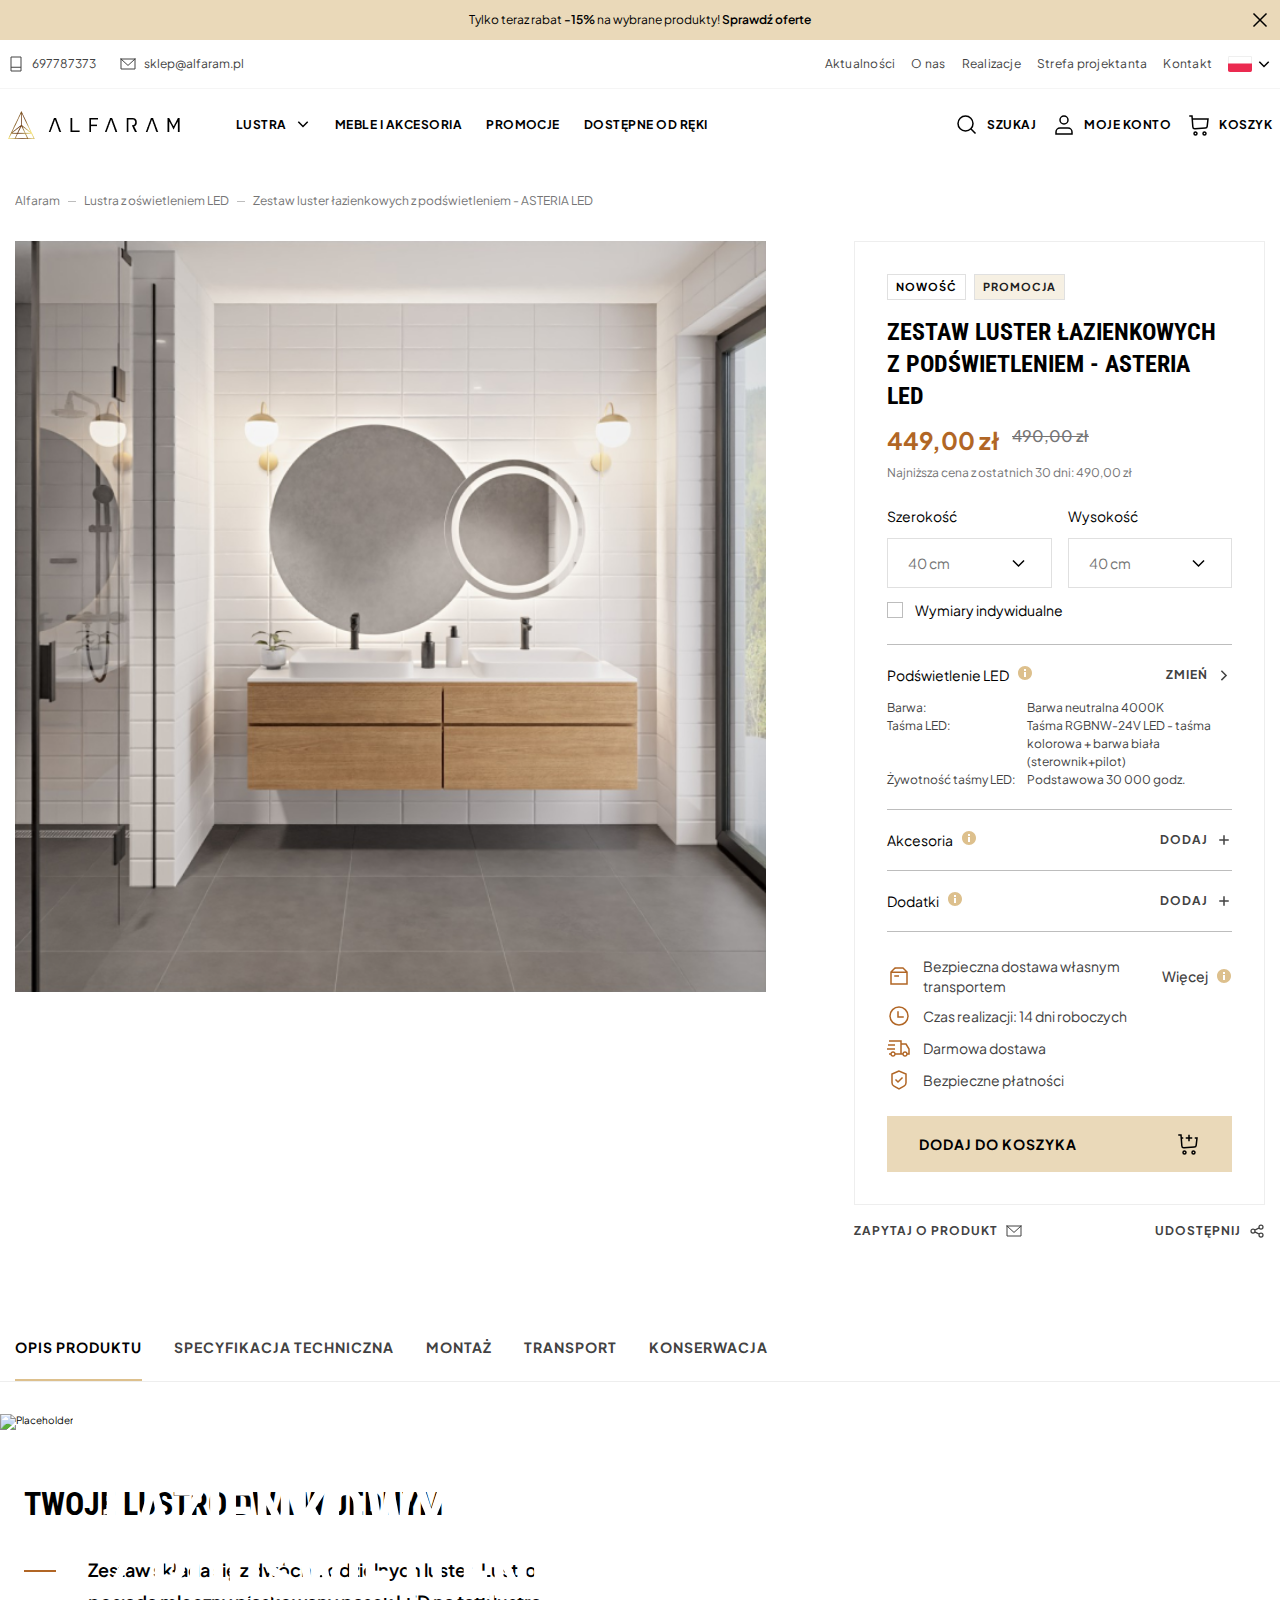
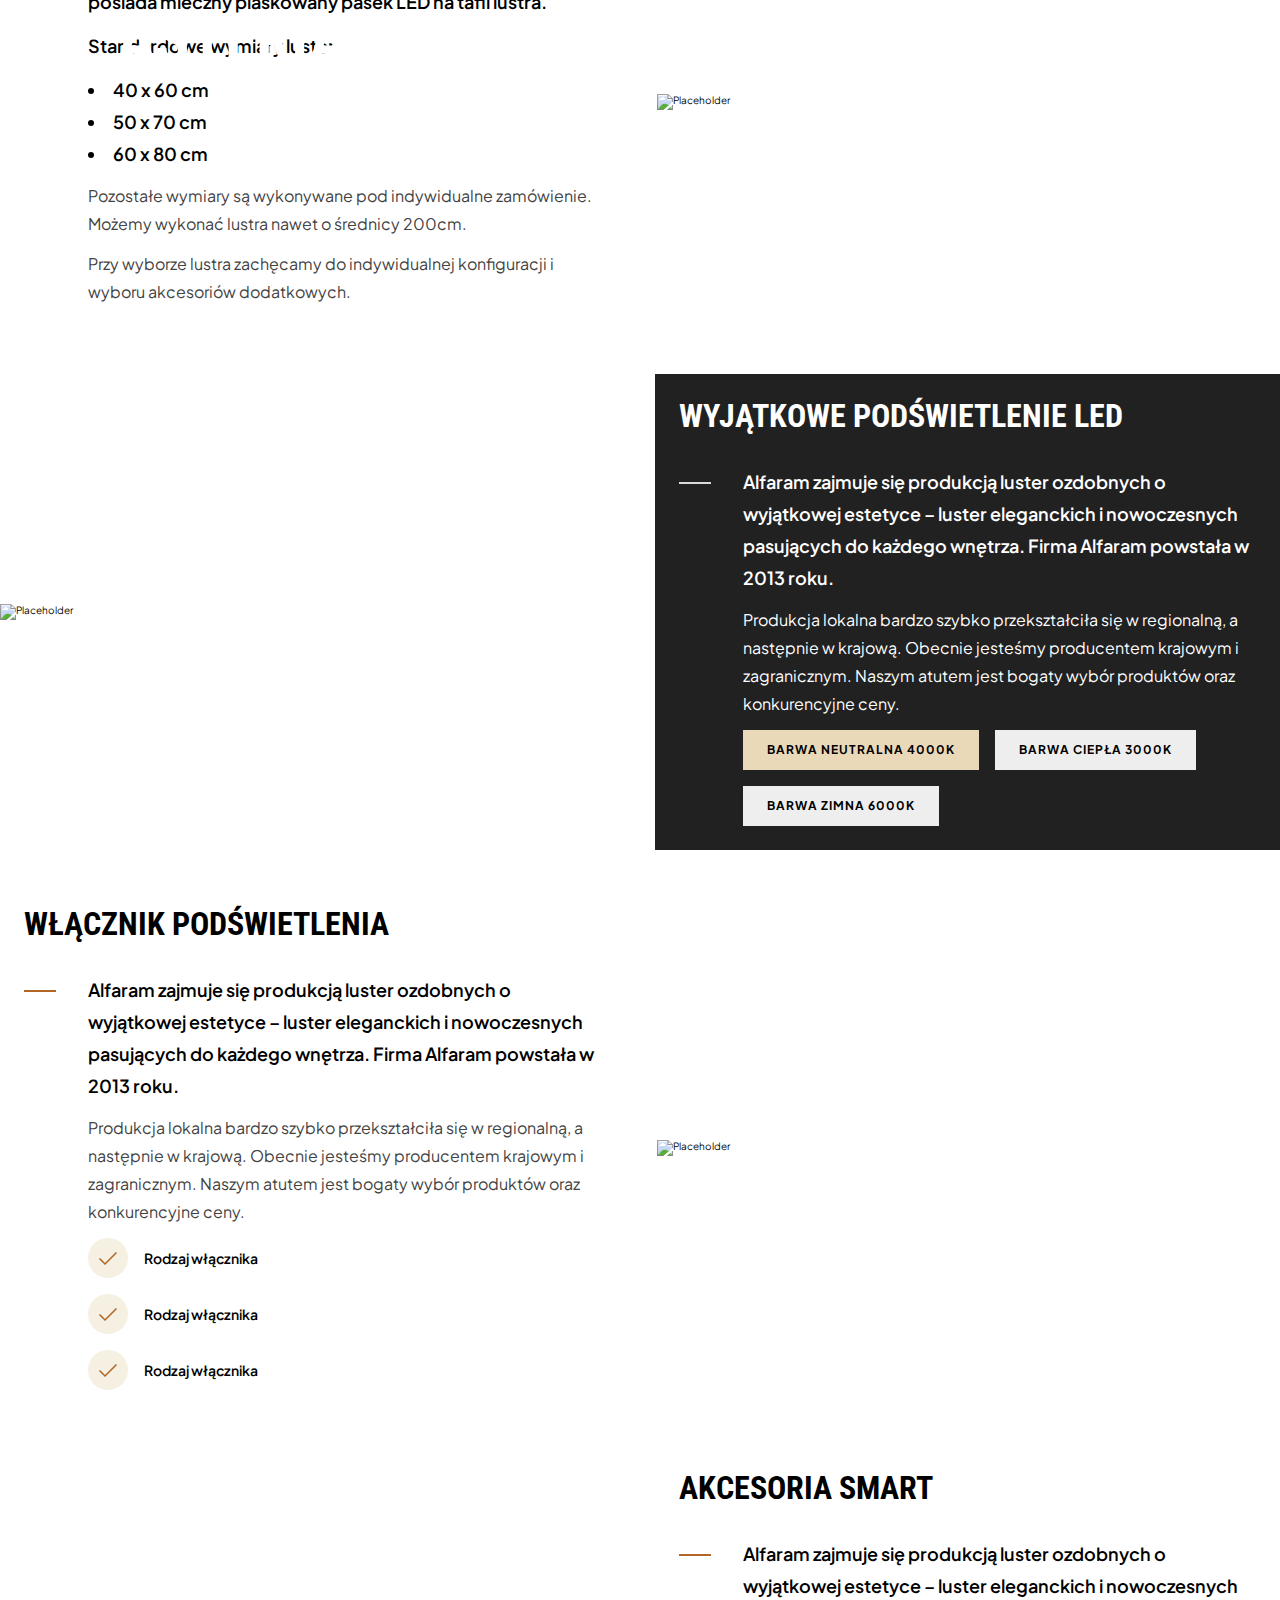
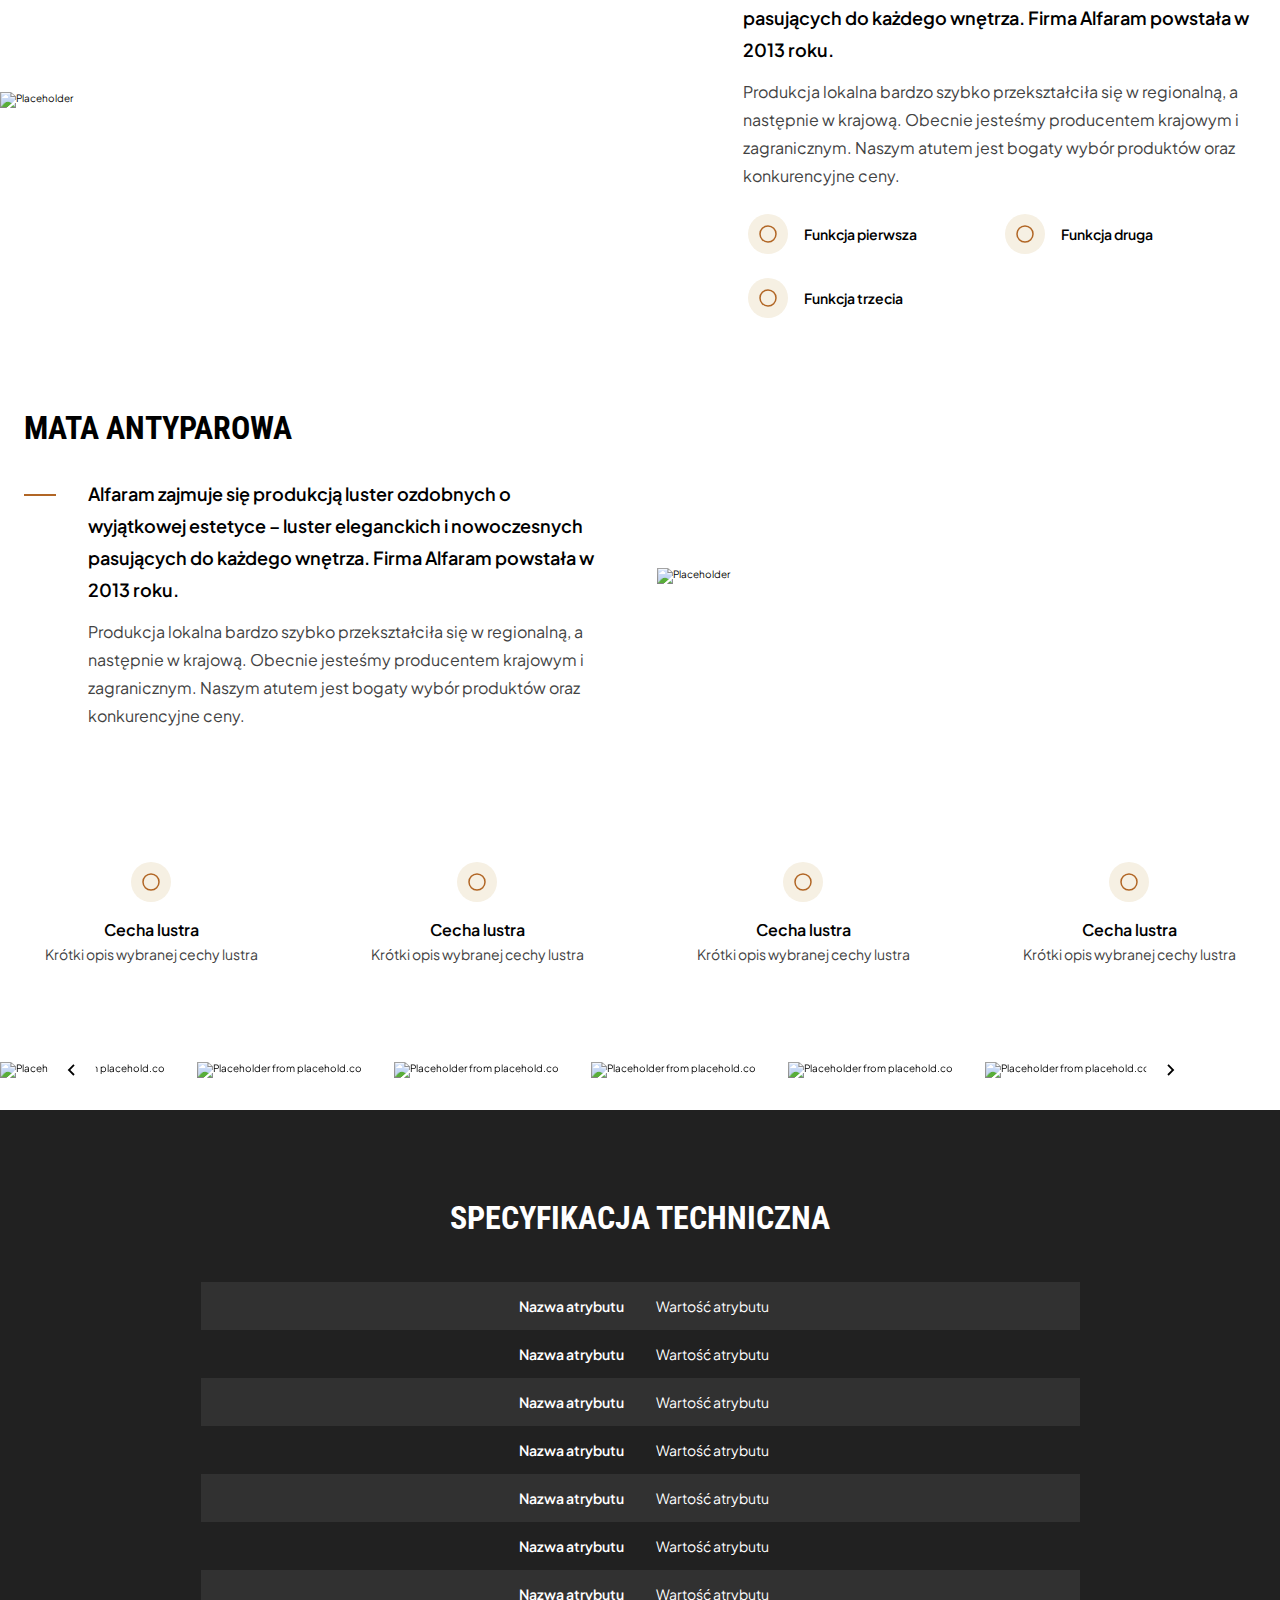
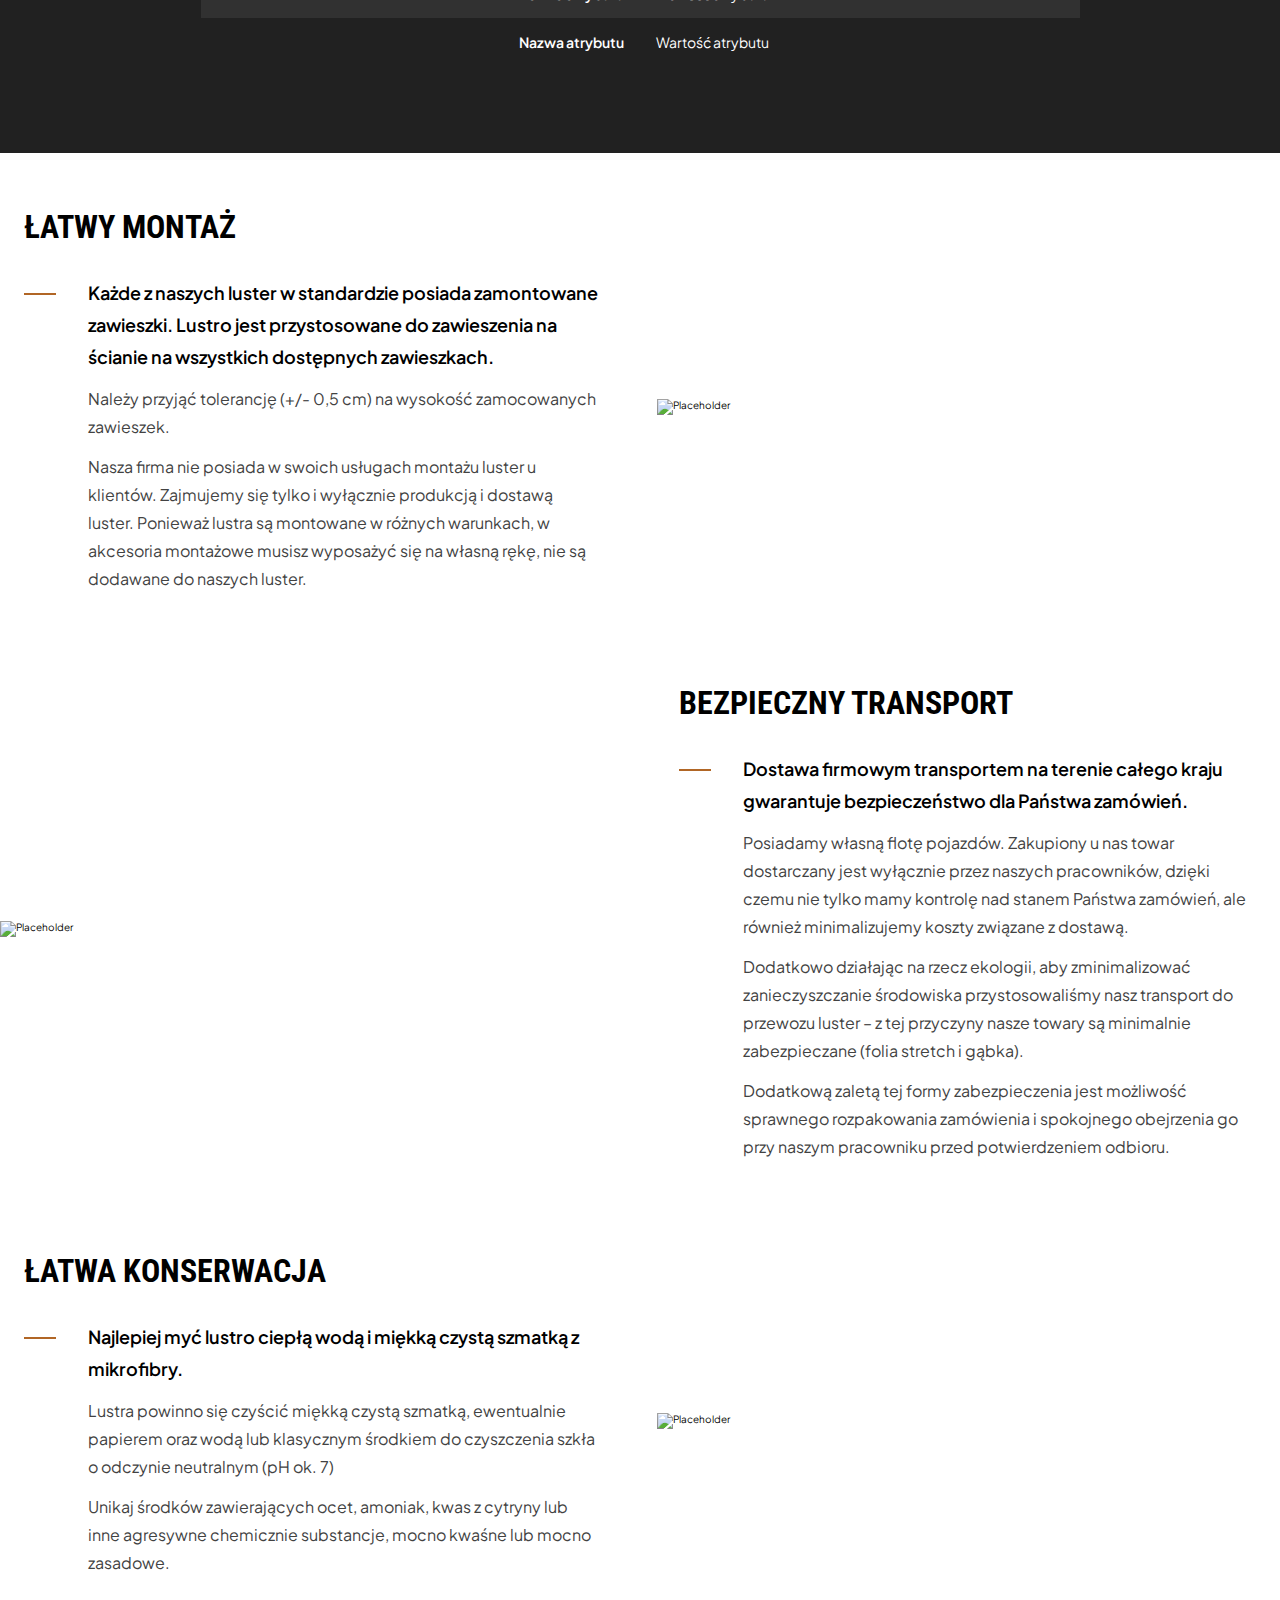
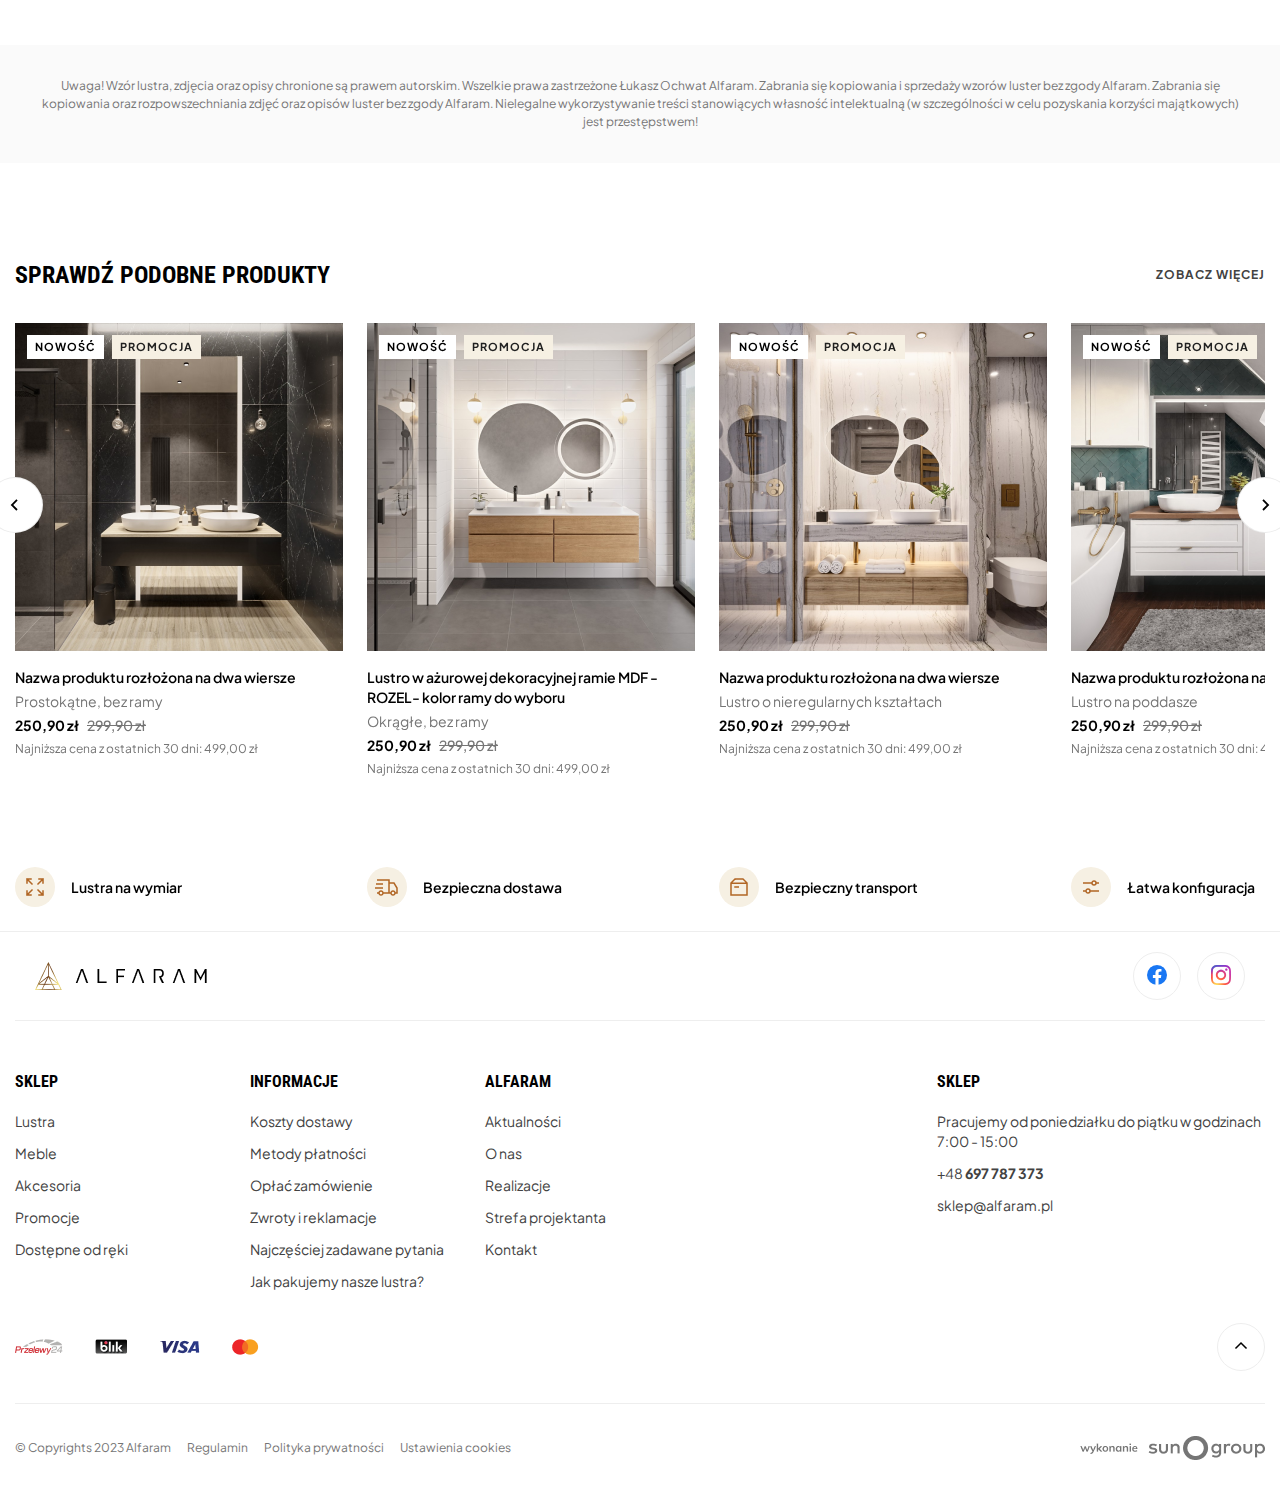
==== product.html @ cac3b95c "alfaram" ====
<!DOCTYPE html>
<html lang="en">
  <head>
    <meta charset="UTF-8" />
    <meta name="viewport" content="width=device-width, initial-scale=1.0" />
    <meta name="description" content="Alfaram product page" />
    <title>Alfaram product</title>
    <link rel="preconnect" href="https://fonts.googleapis.com" />
    <link rel="preconnect" href="https://fonts.gstatic.com" crossorigin />
    <link href="https://fonts.googleapis.com/css2?family=Plus+Jakarta+Sans:wght@300;400;500;600;700&family=Roboto+Condensed:wght@300;400;700&display=swap" rel="stylesheet" />
    <link rel="stylesheet" href="css/main.min.css" />
    <link rel="stylesheet" href="css/splide.min.css" />
  </head>
  <body>
    <div class="header__add">
      <div class="container-big">
        <p>
          Tylko teraz rabat <span class="fw-600">-15%</span> na wybrane produkty! <a><span class="fw-600">Sprawdź&nbsp;oferte</span></a>
        </p>
        <svg class="close-add-js close-add-css" width="24" height="24" viewBox="0 0 24 24" fill="none" xmlns="http://www.w3.org/2000/svg">
          <path d="M17.9999 6L5.99993 18M6 6L18 18" stroke="black" stroke-width="1.5" stroke-linecap="square" stroke-linejoin="round" />
        </svg>
      </div>
    </div>
    <header class="header">
      <div class="header__top">
        <div class="container-big">
          <ul class="header__top--list-contact">
            <li>
              <a href="tel:+48697787373" class="contact">
                <svg width="16" height="16" viewBox="0 0 16 16" fill="none" xmlns="http://www.w3.org/2000/svg">
                  <path d="M3 11.25L13 11.25M3 1H13V15H3V1Z" stroke="#424242" />
                </svg>
                <p>697787373</p>
              </a>
            </li>
            <li>
              <a href="mailto:sklep@alfaram.pl" class="contact">
                <svg width="16" height="16" viewBox="0 0 16 16" fill="none" xmlns="http://www.w3.org/2000/svg">
                  <path d="M1 3H15M1 3L8 9.42857L15 3M1 3C1 6.33333 0.99998 9.66667 1 13H15C15 9.66667 15 6.33333 15 3" stroke="#424242" stroke-linecap="round" />
                </svg>
                <p>sklep@alfaram.pl</p>
              </a>
            </li>
          </ul>
          <ul class="header__top--list-links">
            <li><a href="#">Aktualności</a></li>
            <li><a href="#">O nas</a></li>
            <li><a href="#">Realizacje</a></li>
            <li><a href="#">Strefa projektanta</a></li>
            <li><a href="#">Kontakt</a></li>
            <li class="change-language">
              <img src="img/Flags.png" alt="Flaga Polski" />
              <svg width="16" height="16" viewBox="0 0 16 16" fill="none" xmlns="http://www.w3.org/2000/svg">
                <path d="M3.83325 6.33337L7.99992 10.5L12.1666 6.33337" stroke="black" stroke-width="1.5" stroke-linecap="square" />
              </svg>
            </li>
          </ul>
        </div>
      </div>
      <div class="header__menu">
        <div class="container-big">
          <div class="header__menu-left">
            <div class="d-f ai-c gap-16">
              <svg width="24" height="24" viewBox="0 0 24 24" fill="none" xmlns="http://www.w3.org/2000/svg" class="hamburger-btn-js hamburger-btn-css">
                <path d="M4 17H20M4 12H20M4 7H20" stroke="black" stroke-width="1.5" stroke-linecap="square" stroke-linejoin="round" />
              </svg>
              <a href="#">
                <picture>
                  <source media="(min-width: 376px)" srcset="img/logo.png" />
                  <img src="img/logo-mobile.png" alt="Alfaram logo" />
                </picture>
              </a>
            </div>
            <ul class="header__menu-left--list">
              <li class="close-mobile">
                <svg width="24" height="24" viewBox="0 0 24 24" fill="none" xmlns="http://www.w3.org/2000/svg" class="hamburger-btn-js">
                  <path d="M17.9999 6L5.99993 18M6 6L18 18" stroke="black" stroke-width="1.5" stroke-linecap="square" stroke-linejoin="round" />
                </svg>
                <a href="#">
                  <img src="img/logo-mobile.png" alt="Alfaram logo" />
                </a>
              </li>
              <li class="hover-link">
                <div class="d-f jc-b gap-8 hover-this">
                  <p>Lustra</p>
                  <svg width="16" height="16" viewBox="0 0 16 16" fill="none" xmlns="http://www.w3.org/2000/svg">
                    <path d="M3.83325 6.33337L7.99992 10.5L12.1666 6.33337" stroke="black" stroke-width="1.5" stroke-linecap="square" />
                  </svg>
                </div>
                <ul class="hover-list-js hover-list-css">
                  <li class="hover-list-close">
                    <svg class="close-sub-list" width="24" height="24" viewBox="0 0 24 24" fill="none" xmlns="http://www.w3.org/2000/svg">
                      <path d="M14 7L9 12L14 17" stroke="black" stroke-width="1.5" stroke-linecap="square" />
                    </svg>
                    <p>Lustra</p>
                  </li>
                  <ul class="hover-list-desktop">
                    <li class="hover-list-heading">
                      <p>Lustra</p>
                    </li>
                    <li><a href="#">Lustra z oświetleniem LED</a></li>
                    <li><a href="#">Lustra bez podświetlenia</a></li>
                    <li><a href="#">Lustra w ramie</a></li>
                    <li><a href="#">Lustra bez ramy</a></li>
                    <li><a href="#">Lustra ze szprosami</a></li>
                    <li><a href="#">Lustra na wymiar</a></li>
                    <li><a href="#">Lustra stojące</a></li>
                    <li><a href="#">Lustra dekoracyjne</a></li>
                    <li><a href="#">Lustra do makijażu</a></li>
                    <li><a href="#">Lustra w kształtach organicznych</a></li>
                  </ul>
                </ul>
              </li>
              <li>
                <a href="#">Meble i akcesoria</a>
              </li>
              <li>
                <a href="#">Promocje</a>
              </li>
              <li>
                <a href="#">Dostępne od ręki</a>
              </li>
            </ul>
          </div>
          <div class="header__menu-right">
            <ul class="header__menu-right--list">
              <li>
                <a href="#">
                  <svg width="24" height="24" viewBox="0 0 24 24" fill="none" xmlns="http://www.w3.org/2000/svg">
                    <path d="M20 20L15.8033 15.8033M18 10.5C18 6.35786 14.6421 3 10.5 3C6.35786 3 3 6.35786 3 10.5C3 14.6421 6.35786 18 10.5 18C14.6421 18 18 14.6421 18 10.5Z" stroke="black" stroke-width="1.5" stroke-linecap="square" stroke-linejoin="round" />
                  </svg>
                  <p class="right-text">Szukaj</p>
                </a>
              </li>
              <li>
                <a href="#" class="right-text">
                  <svg width="24" height="24" viewBox="0 0 24 24" fill="none" xmlns="http://www.w3.org/2000/svg">
                    <rect width="24" height="24" fill="white" />
                    <path d="M16 15H8C5.79086 15 4 16.7909 4 19V21H20V19C20 16.7909 18.2091 15 16 15Z" stroke="black" stroke-width="1.5" stroke-linecap="round" />
                    <path d="M12 11C14.2091 11 16 9.20914 16 7C16 4.79086 14.2091 3 12 3C9.79086 3 8 4.79086 8 7C8 9.20914 9.79086 11 12 11Z" stroke="black" stroke-width="1.5" stroke-linecap="round" />
                  </svg>
                  <p class="right-text">Moje konto</p>
                </a>
              </li>
              <li>
                <a href="#" class="right-text">
                  <svg width="24" height="24" viewBox="0 0 24 24" fill="none" xmlns="http://www.w3.org/2000/svg">
                    <path d="M3 3H5L5.23077 6M5.23077 6L5.84744 14.0168C5.93183 15.1138 6.88654 15.9367 7.98405 15.8583L18.3387 15.1187C19.3012 15.0499 20.0774 14.3037 20.1839 13.3446L21 6H5.23077ZM8.4925 22C7.66822 22 7 21.3243 7 20.5C7 19.6757 7.66825 19 8.49258 19C9.32268 19 9.99322 19.6848 9.98501 20.5149C9.97691 21.3334 9.31103 22 8.4925 22ZM17.4925 22C16.6682 22 16 21.3243 16 20.5C16 19.6757 16.6683 19 17.4926 19C18.3227 19 18.9932 19.6848 18.985 20.5149C18.9769 21.3334 18.311 22 17.4925 22Z" stroke="black" stroke-width="1.5" stroke-linecap="square" />
                  </svg>
                  <p class="right-text">Koszyk</p>
                </a>
              </li>
            </ul>
          </div>
        </div>
      </div>
    </header>
    <main>
      <section class="configurator">
        <div class="container">
          <div class="breadcrumbs">
            <a href="#">Alfaram</a>
            <div class="breadcrumbs__line"></div>
            <a href="#">Lustra z oświetleniem LED</a>
            <div class="breadcrumbs__line"></div>
            <p>Zestaw luster łazienkowych z podświetleniem - ASTERIA LED</p>
          </div>
          <div class="product__hero">
            <div class="slider__container">
              <div id="thumbnail-slider" class="splide">
                <div class="splide__track">
                  <ul class="splide__list">
                    <li class="splide__slide">
                      <img src="img/slide-thumbnail-1.png" alt="Thumbnail" />
                    </li>
                    <li class="splide__slide">
                      <img src="img/slide-thumbnail-2.png" alt="Thumbnail" />
                    </li>
                    <li class="splide__slide">
                      <img src="img/slide-thumbnail-3.png" alt="Thumbnail" />
                    </li>
                    <li class="splide__slide">
                      <img src="img/slide-thumbnail-4.png" alt="Thumbnail" />
                    </li>
                    <li class="splide__slide">
                      <img src="img/slide-thumbnail-5.png" alt="Thumbnail" />
                    </li>
                  </ul>
                </div>
              </div>
              <div id="main-slider" class="splide">
                <div class="splide__track">
                  <ul class="splide__list">
                    <li class="splide__slide">
                      <img src="img/product-slide-1-page.png" alt="Photo slide 1" />
                    </li>
                    <li class="splide__slide">
                      <img src="img/product-slide-1-page.png" alt="Photo slide 1" />
                    </li>
                    <li class="splide__slide">
                      <img src="img/product-slide-1-page.png" alt="Photo slide 1" />
                    </li>
                    <li class="splide__slide">
                      <img src="img/product-slide-1-page.png" alt="Photo slide 1" />
                    </li>
                  </ul>
                </div>
              </div>
            </div>
            <div class="configurator__container">
              <div class="configurator__box">
                <div class="d-f gap-8 product__category">
                  <p class="new">Nowość</p>
                  <p class="new discount">Promocja</p>
                </div>
                <h4 class="configurator__heading">Zestaw luster łazienkowych z podświetleniem - ASTERIA LED</h4>
                <div class="configurator__price">
                  <p class="configurator__price-main">449,00 zł</p>
                  <p class="configurator__price-discount">490,00 zł</p>
                </div>
                <p class="configurator__price-lowest">Najniższa cena z ostatnich 30 dni: 490,00 zł</p>
                <div class="configurator__grid">
                  <div class="d-f gap-12 fd-c">
                    <p class="configurator__subheading">Szerokość</p>
                    <div class="configurator__select">
                      <p>40 cm</p>
                      <svg width="25" height="24" viewBox="0 0 25 24" fill="none" xmlns="http://www.w3.org/2000/svg">
                        <path d="M7.5 10L12.5 15L17.5 10" stroke="black" stroke-width="1.5" stroke-linecap="square" />
                      </svg>
                    </div>
                  </div>
                  <div class="d-f gap-12 fd-c">
                    <p class="configurator__subheading">Wysokość</p>
                    <div class="configurator__select">
                      <p>40 cm</p>
                      <svg width="25" height="24" viewBox="0 0 25 24" fill="none" xmlns="http://www.w3.org/2000/svg">
                        <path d="M7.5 10L12.5 15L17.5 10" stroke="black" stroke-width="1.5" stroke-linecap="square" />
                      </svg>
                    </div>
                  </div>
                </div>
                <div class="configurator__personal">
                  <div class="configurator__personal-box"></div>
                  <p>Wymiary indywidualne</p>
                </div>
                <div class="configurator__accordions">
                  <div class="d-f w-100 jc-b ai-c mb-14">
                    <div class="d-f gap-8">
                      <p class="configurator__subheading">Podświetlenie LED</p>
                      <svg width="16" height="16" viewBox="0 0 16 16" fill="none" xmlns="http://www.w3.org/2000/svg">
                        <path fill-rule="evenodd" clip-rule="evenodd" d="M8 1C4.13401 1 1 4.13401 1 8C1 11.866 4.13401 15 8 15C11.866 15 15 11.866 15 8C15 4.13401 11.866 1 8 1ZM7 7V12H9V7H7ZM9 6V4H7V6H9Z" fill="#DDC08D" />
                      </svg>
                    </div>
                    <div class="d-f gap-8 ai-c">
                      <p class="configurator__subheading-sm">Zmień</p>
                      <svg width="16" height="16" viewBox="0 0 16 16" fill="none" xmlns="http://www.w3.org/2000/svg">
                        <path d="M5.91699 12.5833L10.0837 8.41667L5.91699 4.25" stroke="#424242" stroke-width="1.5" stroke-linecap="square" />
                      </svg>
                    </div>
                  </div>
                  <div class="d-f gap-8">
                    <p class="configurator__jakarta-12-18 first">Barwa:</p>
                    <p class="configurator__jakarta-12-18">Barwa neutralna 4000K</p>
                  </div>
                  <div class="d-f gap-8">
                    <p class="configurator__jakarta-12-18 first">Taśma LED:</p>
                    <p class="configurator__jakarta-12-18">Taśma RGBNW-24V LED - taśma kolorowa + barwa biała (sterownik+pilot)</p>
                  </div>
                  <div class="d-f gap-8">
                    <p class="configurator__jakarta-12-18 first">Żywotność taśmy LED:</p>
                    <p class="configurator__jakarta-12-18">Podstawowa 30 000 godz.</p>
                  </div>
                </div>
                <div class="configurator__accordions">
                  <div class="d-f w-100 jc-b ai-c">
                    <div class="d-f gap-8">
                      <p class="configurator__subheading">Akcesoria</p>
                      <svg width="16" height="16" viewBox="0 0 16 16" fill="none" xmlns="http://www.w3.org/2000/svg">
                        <path fill-rule="evenodd" clip-rule="evenodd" d="M8 1C4.13401 1 1 4.13401 1 8C1 11.866 4.13401 15 8 15C11.866 15 15 11.866 15 8C15 4.13401 11.866 1 8 1ZM7 7V12H9V7H7ZM9 6V4H7V6H9Z" fill="#DDC08D" />
                      </svg>
                    </div>
                    <div class="d-f gap-8 ai-c">
                      <p class="configurator__subheading-sm">Dodaj</p>
                      <svg width="16" height="16" viewBox="0 0 16 16" fill="none" xmlns="http://www.w3.org/2000/svg">
                        <path d="M8 4V12M4 8L12 8.00001" stroke="#424242" stroke-width="1.5" stroke-linecap="square" />
                      </svg>
                    </div>
                  </div>
                </div>
                <div class="configurator__accordions last">
                  <div class="d-f w-100 jc-b ai-c">
                    <div class="d-f gap-8">
                      <p class="configurator__subheading">Dodatki</p>
                      <svg width="16" height="16" viewBox="0 0 16 16" fill="none" xmlns="http://www.w3.org/2000/svg">
                        <path fill-rule="evenodd" clip-rule="evenodd" d="M8 1C4.13401 1 1 4.13401 1 8C1 11.866 4.13401 15 8 15C11.866 15 15 11.866 15 8C15 4.13401 11.866 1 8 1ZM7 7V12H9V7H7ZM9 6V4H7V6H9Z" fill="#DDC08D" />
                      </svg>
                    </div>
                    <div class="d-f gap-8 ai-c">
                      <p class="configurator__subheading-sm">dodaj</p>
                      <svg width="16" height="16" viewBox="0 0 16 16" fill="none" xmlns="http://www.w3.org/2000/svg">
                        <path d="M8 4V12M4 8L12 8.00001" stroke="#424242" stroke-width="1.5" stroke-linecap="square" />
                      </svg>
                    </div>
                  </div>
                </div>
                <div class="d-f gap-8 w-100 mb-8">
                  <div class="d-f gap-12 w-100 ai-c">
                    <svg width="24" height="24" viewBox="0 0 24 24" fill="none" xmlns="http://www.w3.org/2000/svg">
                      <path d="M4 8L3.46967 7.46967L3.25 7.68934V8H4ZM20 8H20.75V7.68934L20.5303 7.46967L20 8ZM20 20V20.75H20.75V20H20ZM4 20H3.25V20.75H4V20ZM8 4V3.25H7.68934L7.46967 3.46967L8 4ZM16 4L16.5303 3.46967L16.3107 3.25H16V4ZM8 11.25H7.25V12.75H8V11.25ZM19.25 8V20H20.75V8H19.25ZM20 19.25H4V20.75H20V19.25ZM4.75 20V8H3.25V20H4.75ZM4.53033 8.53033L8.53033 4.53033L7.46967 3.46967L3.46967 7.46967L4.53033 8.53033ZM8 4.75H16V3.25H8V4.75ZM15.4697 4.53033L19.4697 8.53033L20.5303 7.46967L16.5303 3.46967L15.4697 4.53033ZM8 12.75H12V11.25H8V12.75ZM4 9L20 9V7.5L4 7.5L4 9Z" fill="#B16625" />
                    </svg>
                    <p class="configurator__jakarta-14-20">Bezpieczna dostawa własnym transportem</p>
                  </div>
                  <div class="d-f gap-8 ai-c">
                    <p class="configurator__jakarta-14-20 fw-500">Więcej</p>
                    <svg width="16" height="16" viewBox="0 0 16 16" fill="none" xmlns="http://www.w3.org/2000/svg">
                      <path fill-rule="evenodd" clip-rule="evenodd" d="M8 1C4.13401 1 1 4.13401 1 8C1 11.866 4.13401 15 8 15C11.866 15 15 11.866 15 8C15 4.13401 11.866 1 8 1ZM7 7V12H9V7H7ZM9 6V4H7V6H9Z" fill="#DDC08D" />
                    </svg>
                  </div>
                </div>
                <div class="d-f gap-8 w-100 mb-8">
                  <div class="d-f gap-12 w-100 ai-c">
                    <svg width="24" height="24" viewBox="0 0 24 24" fill="none" xmlns="http://www.w3.org/2000/svg">
                      <path d="M11 8V13H16M21 12C21 16.9706 16.9706 21 12 21C7.02944 21 3 16.9706 3 12C3 7.02944 7.02944 3 12 3C16.9706 3 21 7.02944 21 12Z" stroke="#B16625" stroke-width="1.5" stroke-linecap="square" class="fs-0" />
                    </svg>
                    <p class="configurator__jakarta-14-20">Czas realizacji: 14 dni roboczych</p>
                  </div>
                </div>
                <div class="d-f gap-8 w-100 mb-8">
                  <div class="d-f gap-12 w-100 ai-c">
                    <svg width="24" height="24" viewBox="0 0 24 24" fill="none" xmlns="http://www.w3.org/2000/svg">
                      <path d="M2 5H14V18M14 18L14 8H19L22 13V18H20M14 18H16M14 18H8M2 18H4M20 18C20 17.4882 19.8047 16.9763 19.4142 16.5858C18.6332 15.8047 17.3668 15.8047 16.5858 16.5858C16.1953 16.9763 16 17.4882 16 18M20 18C20 18.5118 19.8047 19.0237 19.4142 19.4142C18.6332 20.1953 17.3668 20.1953 16.5858 19.4142C16.1953 19.0237 16 18.5118 16 18M4 18C4 18.5118 4.19526 19.0237 4.58579 19.4142C5.36683 20.1953 6.63316 20.1953 7.41421 19.4142C7.80474 19.0237 8 18.5118 8 18M4 18C4 17.4882 4.19526 16.9763 4.58579 16.5858C5.36683 15.8047 6.63316 15.8047 7.41421 16.5858C7.80474 16.9763 8 17.4882 8 18M8 9H1M8 13H0" stroke="#B16625" stroke-width="1.5" class="fs-0" />
                    </svg>
                    <p class="configurator__jakarta-14-20">Darmowa dostawa</p>
                  </div>
                </div>
                <div class="d-f gap-8 w-100 mb-24">
                  <div class="d-f gap-12 w-100 ai-c">
                    <svg width="24" height="24" viewBox="0 0 24 24" fill="none" xmlns="http://www.w3.org/2000/svg">
                      <path d="M15 10L11 14L9 12M12 3L5 6V14.6787C5 16.1141 5.76914 17.4395 7.01544 18.1517L12 21L16.9846 18.1517C18.2309 17.4395 19 16.1141 19 14.6787V6L12 3Z" stroke="#B16625" stroke-width="1.5" stroke-linecap="square" class="fs-0" />
                    </svg>
                    <p class="configurator__jakarta-14-20">Bezpieczne płatności</p>
                  </div>
                </div>
                <div class="configurator__btn">
                  <p>Dodaj do koszyka</p>
                  <svg width="24" height="24" viewBox="0 0 24 24" fill="none" xmlns="http://www.w3.org/2000/svg">
                    <path d="M3 3H5L5.23077 6M5.23077 6L5.84744 14.0168C5.93183 15.1138 6.88654 15.9367 7.98405 15.8583L18.3387 15.1187C19.3012 15.0499 20.0774 14.3037 20.1839 13.3446L21 6H19.5M5.23077 6H6.5M13 3.5V8.5M10.5 6H15.5M8.4925 22C7.66822 22 7 21.3243 7 20.5C7 19.6757 7.66825 19 8.49258 19C9.32268 19 9.99322 19.6848 9.98501 20.5149C9.97691 21.3334 9.31103 22 8.4925 22ZM17.4925 22C16.6682 22 16 21.3243 16 20.5C16 19.6757 16.6683 19 17.4926 19C18.3227 19 18.9932 19.6848 18.985 20.5149C18.9769 21.3334 18.311 22 17.4925 22Z" stroke="black" stroke-width="1.5" stroke-linecap="square" />
                  </svg>
                </div>
              </div>
              <div class="w-100 d-f ai-c jc-b">
                <div class="d-f gap-8 ai-c">
                  <p class="configurator__subheading-sm">Zapytaj o produkt</p>
                  <svg width="16" height="16" viewBox="0 0 16 16" fill="none" xmlns="http://www.w3.org/2000/svg">
                    <path d="M1 3H15M1 3L8 9.42857L15 3M1 3C1 6.33333 0.99998 9.66667 1 13H15C15 9.66667 15 6.33333 15 3" stroke="#424242" stroke-linecap="round" />
                  </svg>
                </div>
                <div class="d-f gap-8 ai-c">
                  <p class="configurator__subheading-sm">Udostępnij</p>
                  <svg width="16" height="16" viewBox="0 0 16 16" fill="none" xmlns="http://www.w3.org/2000/svg">
                    <path d="M5.7896 7.10519L10.2083 4.89583M10.2104 11.1052L5.79587 8.89795M14 4C14 5.10457 13.1046 6 12 6C10.8954 6 10 5.10457 10 4C10 2.89543 10.8954 2 12 2C13.1046 2 14 2.89543 14 4ZM6 8C6 9.10457 5.10457 10 4 10C2.89543 10 2 9.10457 2 8C2 6.89543 2.89543 6 4 6C5.10457 6 6 6.89543 6 8ZM14 12C14 13.1046 13.1046 14 12 14C10.8954 14 10 13.1046 10 12C10 10.8954 10.8954 10 12 10C13.1046 10 14 10.8954 14 12Z" stroke="#424242" stroke-width="1.25" />
                  </svg>
                </div>
              </div>
            </div>
          </div>
        </div>
      </section>
      <div class="posrel">
        <div class="product__categories">
          <div class="container d-f gap-32 ai-fs">
            <a href="#opis" class="product__categories-name is-active opis">Opis&nbsp;produktu</a>
            <a href="#specyfikacja" class="product__categories-name specyfikacja">Specyfikacja&nbsp;techniczna</a>
            <a href="#montaz" class="product__categories-name montaz">Montaż</a>
            <a href="#transport" class="product__categories-name transport">Transport</a>
            <a href="#konserwacja" class="product__categories-name konserwacja">Konserwacja</a>
          </div>
        </div>
        <section class="product__section" id="opis">
          <div class="container-big">
            <div class="product__heading-block">
              <img src="https://placehold.co/1856x800" alt="Placeholder" class="product__heading-img" />
              <h1 class="product__heading">Zestaw luster łazienkowych z&nbsp;podświetleniem -&nbsp;ASTERIA LED</h1>
            </div>
            <div class="product__row">
              <div class="product__row-text">
                <div class="gallery__box">
                  <h2 class="heading-secondary mb-32">Twoje lustro Dwa w jednym</h2>
                  <div class="d-f ai-fs gap-32">
                    <div class="gallery__box-line"></div>
                    <div class="gallery__box-sm">
                      <p class="fw-600 bold-jakarta">Zestaw składa się z dwóch oddzielnych luster. Lustro posiada mleczny piaskowany pasek LED na tafli lustra.</p>
                      <p class="fw-600 bold-jakarta">Standardowe wymiary luster:</p>
                      <ul class="bold-jakarta fw-600">
                        <li>40 x 60 cm</li>
                        <li>50 x 70 cm</li>
                        <li>60 x 80 cm</li>
                      </ul>
                      <p class="fw-400 thin-jakarta">Pozostałe wymiary są wykonywane pod indywidualne zamówienie. Możemy wykonać lustra nawet o średnicy 200cm.</p>
                      <p class="fw-400 thin-jakarta">Przy wyborze lustra zachęcamy do indywidualnej konfiguracji i wyboru akcesoriów dodatkowych.</p>
                    </div>
                  </div>
                </div>
              </div>
              <img src="https://placehold.co/912x800" alt="Placeholder" class="product__row-img" />
            </div>
            <div class="product__row">
              <div class="product__row-text black">
                <div class="gallery__box">
                  <h2 class="heading-secondary mb-32">Wyjątkowe podświetlenie LED</h2>
                  <div class="d-f ai-fs gap-32">
                    <div class="gallery__box-line"></div>
                    <div class="gallery__box-sm">
                      <p class="fw-600 bold-jakarta">Alfaram zajmuje się produkcją luster ozdobnych o wyjątkowej estetyce – luster eleganckich i nowoczesnych pasujących do każdego wnętrza. Firma Alfaram powstała w 2013 roku.</p>
                      <p class="fw-400 thin-jakarta mb-32">Produkcja lokalna bardzo szybko przekształciła się w regionalną, a następnie w krajową. Obecnie jesteśmy producentem krajowym i zagranicznym. Naszym atutem jest bogaty wybór produktów oraz konkurencyjne ceny.</p>
                      <div class="d-f gap-16 f-w ai-fs">
                        <div class="change-color-js change-color-css creme" data-color="https://placehold.co/912x800/EAD9B9/FFFFFF/png">Barwa Neutralna 4000K</div>
                        <div class="change-color-js change-color-css" data-color="https://placehold.co/912x800/eeeeee/FFFFFF/png">Barwa ciepła 3000K</div>
                        <div class="change-color-js change-color-css" data-color="https://placehold.co/912x800/red/FFFFFF/png">Barwa zimna 6000K</div>
                      </div>
                    </div>
                  </div>
                </div>
              </div>
              <img src="https://placehold.co/912x800/EAD9B9/FFFFFF/png" alt="Placeholder" class="product__row-img swap-color" />
            </div>
            <div class="product__row">
              <div class="product__row-text">
                <div class="gallery__box">
                  <h2 class="heading-secondary mb-32">Włącznik podświetlenia</h2>
                  <div class="d-f ai-fs gap-32">
                    <div class="gallery__box-line"></div>
                    <div class="gallery__box-sm">
                      <p class="fw-600 bold-jakarta">Alfaram zajmuje się produkcją luster ozdobnych o wyjątkowej estetyce – luster eleganckich i nowoczesnych pasujących do każdego wnętrza. Firma Alfaram powstała w 2013 roku.</p>
                      <p class="fw-400 thin-jakarta">Produkcja lokalna bardzo szybko przekształciła się w regionalną, a następnie w krajową. Obecnie jesteśmy producentem krajowym i zagranicznym. Naszym atutem jest bogaty wybór produktów oraz konkurencyjne ceny.</p>
                      <div class="d-f gap-16 fd-c">
                        <div class="d-f gap-16 ai-c">
                          <div class="switch__icon">
                            <svg width="24" height="24" viewBox="0 0 24 24" fill="none" xmlns="http://www.w3.org/2000/svg">
                              <path d="M20.0001 7L9.0001 18L4 13" stroke="#B16625" stroke-width="1.5" stroke-linecap="square" />
                            </svg>
                          </div>
                          <p class="switch__desc">Rodzaj włącznika</p>
                        </div>
                        <div class="d-f gap-16 ai-c">
                          <div class="switch__icon">
                            <svg width="24" height="24" viewBox="0 0 24 24" fill="none" xmlns="http://www.w3.org/2000/svg">
                              <path d="M20.0001 7L9.0001 18L4 13" stroke="#B16625" stroke-width="1.5" stroke-linecap="square" />
                            </svg>
                          </div>
                          <p class="switch__desc">Rodzaj włącznika</p>
                        </div>
                        <div class="d-f gap-16 ai-c">
                          <div class="switch__icon">
                            <svg width="24" height="24" viewBox="0 0 24 24" fill="none" xmlns="http://www.w3.org/2000/svg">
                              <path d="M20.0001 7L9.0001 18L4 13" stroke="#B16625" stroke-width="1.5" stroke-linecap="square" />
                            </svg>
                          </div>
                          <p class="switch__desc">Rodzaj włącznika</p>
                        </div>
                      </div>
                    </div>
                  </div>
                </div>
              </div>
              <img src="https://placehold.co/912x800" alt="Placeholder" class="product__row-img" />
            </div>
            <div class="product__row">
              <div class="product__row-text">
                <div class="gallery__box">
                  <h2 class="heading-secondary mb-32">Akcesoria SMART</h2>
                  <div class="d-f ai-fs gap-32">
                    <div class="gallery__box-line"></div>
                    <div class="gallery__box-sm">
                      <p class="fw-600 bold-jakarta">Alfaram zajmuje się produkcją luster ozdobnych o wyjątkowej estetyce – luster eleganckich i nowoczesnych pasujących do każdego wnętrza. Firma Alfaram powstała w 2013 roku.</p>
                      <p class="fw-400 thin-jakarta">Produkcja lokalna bardzo szybko przekształciła się w regionalną, a następnie w krajową. Obecnie jesteśmy producentem krajowym i zagranicznym. Naszym atutem jest bogaty wybór produktów oraz konkurencyjne ceny.</p>
                      <div class="d-f f-w">
                        <div class="d-f gap-16 ai-c col-50">
                          <div class="switch__icon">
                            <svg width="24" height="24" viewBox="0 0 24 24" fill="none" xmlns="http://www.w3.org/2000/svg">
                              <circle cx="12" cy="12" r="8" stroke="#B16625" stroke-width="1.5" />
                            </svg>
                          </div>
                          <p class="switch__desc">Funkcja pierwsza</p>
                        </div>
                        <div class="d-f gap-16 ai-c col-50">
                          <div class="switch__icon">
                            <svg width="24" height="24" viewBox="0 0 24 24" fill="none" xmlns="http://www.w3.org/2000/svg">
                              <circle cx="12" cy="12" r="8" stroke="#B16625" stroke-width="1.5" />
                            </svg>
                          </div>
                          <p class="switch__desc">Funkcja druga</p>
                        </div>
                        <div class="d-f gap-16 ai-c col-50">
                          <div class="switch__icon">
                            <svg width="24" height="24" viewBox="0 0 24 24" fill="none" xmlns="http://www.w3.org/2000/svg">
                              <circle cx="12" cy="12" r="8" stroke="#B16625" stroke-width="1.5" />
                            </svg>
                          </div>
                          <p class="switch__desc">Funkcja trzecia</p>
                        </div>
                      </div>
                    </div>
                  </div>
                </div>
              </div>
              <img src="https://placehold.co/912x800" alt="Placeholder" class="product__row-img" />
            </div>
            <div class="product__row product__row-last">
              <div class="product__row-text">
                <div class="gallery__box">
                  <h2 class="heading-secondary mb-32">mata antyparowa</h2>
                  <div class="d-f ai-fs gap-32">
                    <div class="gallery__box-line"></div>
                    <div class="gallery__box-sm">
                      <p class="fw-600 bold-jakarta">Alfaram zajmuje się produkcją luster ozdobnych o wyjątkowej estetyce – luster eleganckich i nowoczesnych pasujących do każdego wnętrza. Firma Alfaram powstała w 2013 roku.</p>
                      <p class="fw-400 thin-jakarta">Produkcja lokalna bardzo szybko przekształciła się w regionalną, a następnie w krajową. Obecnie jesteśmy producentem krajowym i zagranicznym. Naszym atutem jest bogaty wybór produktów oraz konkurencyjne ceny.</p>
                    </div>
                  </div>
                </div>
              </div>
              <img src="https://placehold.co/912x800" alt="Placeholder" class="product__row-img" />
            </div>
            <div class="mirror__features">
              <div class="mirror__feature">
                <div class="switch__icon">
                  <svg width="24" height="24" viewBox="0 0 24 24" fill="none" xmlns="http://www.w3.org/2000/svg">
                    <circle cx="12" cy="12" r="8" stroke="#B16625" stroke-width="1.5" />
                  </svg>
                </div>
                <p class="mirror__feature-heading">Cecha lustra</p>
                <p class="mirror__feature-text">Krótki opis wybranej cechy lustra</p>
              </div>
              <div class="mirror__feature">
                <div class="switch__icon">
                  <svg width="24" height="24" viewBox="0 0 24 24" fill="none" xmlns="http://www.w3.org/2000/svg">
                    <circle cx="12" cy="12" r="8" stroke="#B16625" stroke-width="1.5" />
                  </svg>
                </div>
                <p class="mirror__feature-heading">Cecha lustra</p>
                <p class="mirror__feature-text">Krótki opis wybranej cechy lustra</p>
              </div>
              <div class="mirror__feature">
                <div class="switch__icon">
                  <svg width="24" height="24" viewBox="0 0 24 24" fill="none" xmlns="http://www.w3.org/2000/svg">
                    <circle cx="12" cy="12" r="8" stroke="#B16625" stroke-width="1.5" />
                  </svg>
                </div>
                <p class="mirror__feature-heading">Cecha lustra</p>
                <p class="mirror__feature-text">Krótki opis wybranej cechy lustra</p>
              </div>
              <div class="mirror__feature">
                <div class="switch__icon">
                  <svg width="24" height="24" viewBox="0 0 24 24" fill="none" xmlns="http://www.w3.org/2000/svg">
                    <circle cx="12" cy="12" r="8" stroke="#B16625" stroke-width="1.5" />
                  </svg>
                </div>
                <p class="mirror__feature-heading">Cecha lustra</p>
                <p class="mirror__feature-text">Krótki opis wybranej cechy lustra</p>
              </div>
            </div>
          </div>
        </section>
        <section class="splide__gallery">
          <div class="splide splide__gallery--product" role="group" aria-label="Splide Basic HTML Example">
            <div class="splide__track">
              <ul class="splide__list">
                <li class="splide__slide gallery__slide">
                  <picture>
                    <source media="(min-width: 1228px)" srcset="https://placehold.co/1227x920.png" />
                    <img src="https://placehold.co/1227x1227" alt="Placeholder from placehold.co" class="gallery__splide-img" />
                  </picture>
                </li>
                <li class="splide__slide gallery__slide">
                  <picture>
                    <source media="(min-width: 1228px)" srcset="https://placehold.co/1227x920.png" />
                    <img src="https://placehold.co/1227x1227" alt="Placeholder from placehold.co" class="gallery__splide-img" />
                  </picture>
                </li>
                <li class="splide__slide gallery__slide">
                  <picture>
                    <source media="(min-width: 1228px)" srcset="https://placehold.co/1227x920.png" />
                    <img src="https://placehold.co/1227x1227" alt="Placeholder from placehold.co" class="gallery__splide-img" />
                  </picture>
                </li>
              </ul>
            </div>
          </div>
        </section>
        <section class="specs" id="specyfikacja">
          <div class="container-big">
            <div class="product__specs">
              <h3 class="heading-tertiary">Specyfikacja techniczna</h3>
              <div class="product__specs-flex">
                <div class="d-f gap-32 specs-row">
                  <p class="ta-r">Nazwa atrybutu</p>
                  <p>Wartość atrybutu</p>
                </div>
              </div>
              <div class="product__specs-flex">
                <div class="d-f gap-32 specs-row">
                  <p class="ta-r">Nazwa atrybutu</p>
                  <p>Wartość atrybutu</p>
                </div>
              </div>
              <div class="product__specs-flex">
                <div class="d-f gap-32 specs-row">
                  <p class="ta-r">Nazwa atrybutu</p>
                  <p>Wartość atrybutu</p>
                </div>
              </div>
              <div class="product__specs-flex">
                <div class="d-f gap-32 specs-row">
                  <p class="ta-r">Nazwa atrybutu</p>
                  <p>Wartość atrybutu</p>
                </div>
              </div>
              <div class="product__specs-flex">
                <div class="d-f gap-32 specs-row">
                  <p class="ta-r">Nazwa atrybutu</p>
                  <p>Wartość atrybutu</p>
                </div>
              </div>
              <div class="product__specs-flex">
                <div class="d-f gap-32 specs-row">
                  <p class="ta-r">Nazwa atrybutu</p>
                  <p>Wartość atrybutu</p>
                </div>
              </div>
              <div class="product__specs-flex">
                <div class="d-f gap-32 specs-row">
                  <p class="ta-r">Nazwa atrybutu</p>
                  <p>Wartość atrybutu</p>
                </div>
              </div>
              <div class="product__specs-flex">
                <div class="d-f gap-32 specs-row">
                  <p class="ta-r">Nazwa atrybutu</p>
                  <p>Wartość atrybutu</p>
                </div>
              </div>
            </div>
          </div>
        </section>
        <section class="easy-assembly">
          <div class="container-big">
            <div class="product__row" id="montaz">
              <div class="product__row-text">
                <div class="gallery__box">
                  <h2 class="heading-secondary mb-32">Łatwy mONTAŻ</h2>
                  <div class="d-f ai-fs gap-32">
                    <div class="gallery__box-line"></div>
                    <div class="gallery__box-sm">
                      <p class="fw-600 bold-jakarta">Każde z naszych luster w standardzie posiada zamontowane zawieszki. Lustro jest przystosowane do zawieszenia na ścianie na wszystkich dostępnych zawieszkach.</p>
                      <p class="fw-400 thin-jakarta">Należy przyjąć tolerancję (+/- 0,5 cm) na wysokość zamocowanych zawieszek.</p>
                      <p class="fw-400 thin-jakarta">Nasza firma nie posiada w swoich usługach montażu luster u klientów. Zajmujemy się tylko i wyłącznie produkcją i dostawą luster. Ponieważ lustra są montowane w różnych warunkach, w akcesoria montażowe musisz wyposażyć się na własną rękę, nie są dodawane do naszych luster.</p>
                    </div>
                  </div>
                </div>
              </div>
              <img src="https://placehold.co/912x800" alt="Placeholder" class="product__row-img" />
            </div>
            <div class="product__row" id="transport">
              <div class="product__row-text">
                <div class="gallery__box">
                  <h2 class="heading-secondary mb-32">Bezpieczny transport</h2>
                  <div class="d-f ai-fs gap-32">
                    <div class="gallery__box-line"></div>
                    <div class="gallery__box-sm">
                      <p class="fw-600 bold-jakarta">Dostawa firmowym transportem na terenie całego kraju gwarantuje bezpieczeństwo dla Państwa zamówień.</p>
                      <p class="fw-400 thin-jakarta">Posiadamy własną flotę pojazdów. Zakupiony u nas towar dostarczany jest wyłącznie przez naszych pracowników, dzięki czemu nie tylko mamy kontrolę nad stanem Państwa zamówień, ale również minimalizujemy koszty związane z dostawą.</p>
                      <p class="fw-400 thin-jakarta">Dodatkowo działając na rzecz ekologii, aby zminimalizować zanieczyszczanie środowiska przystosowaliśmy nasz transport do przewozu luster – z tej przyczyny nasze towary są minimalnie zabezpieczane (folia stretch i gąbka).</p>
                      <p class="fw-400 thin-jakarta">Dodatkową zaletą tej formy zabezpieczenia jest możliwość sprawnego rozpakowania zamówienia i spokojnego obejrzenia go przy naszym pracowniku przed potwierdzeniem odbioru.</p>
                    </div>
                  </div>
                </div>
              </div>
              <img src="https://placehold.co/912x800" alt="Placeholder" class="product__row-img" />
            </div>
            <div class="product__row" id="konserwacja">
              <div class="product__row-text">
                <div class="gallery__box">
                  <h2 class="heading-secondary mb-32">Łatwa Konserwacja</h2>
                  <div class="d-f ai-fs gap-32">
                    <div class="gallery__box-line"></div>
                    <div class="gallery__box-sm">
                      <p class="fw-600 bold-jakarta">Najlepiej myć lustro ciepłą wodą i miękką czystą szmatką z mikrofibry.</p>
                      <p class="fw-400 thin-jakarta">Lustra powinno się czyścić miękką czystą szmatką, ewentualnie papierem oraz wodą lub klasycznym środkiem do czyszczenia szkła o odczynie neutralnym (pH ok. 7)</p>
                      <p class="fw-400 thin-jakarta">Unikaj środków zawierających ocet, amoniak, kwas z cytryny lub inne agresywne chemicznie substancje, mocno kwaśne lub mocno zasadowe.</p>
                    </div>
                  </div>
                </div>
              </div>
              <img src="https://placehold.co/912x800" alt="Placeholder" class="product__row-img" />
            </div>
            <div class="warning">
              <p>Uwaga! Wzór lustra, zdjęcia oraz opisy chronione są prawem autorskim. Wszelkie prawa zastrzeżone Łukasz Ochwat Alfaram. Zabrania się kopiowania i sprzedaży wzorów luster bez zgody Alfaram. Zabrania się kopiowania oraz rozpowszechniania zdjęć oraz opisów luster bez zgody Alfaram. Nielegalne wykorzystywanie treści stanowiących własność intelektualną (w szczególności w celu pozyskania korzyści majątkowych) jest przestępstwem!</p>
            </div>
          </div>
        </section>
      </div>
      <section class="products">
        <div class="container">
          <div class="d-f jc-b ai-c mb-32 padr-15">
            <h4 class="heading-quarternary">Sprawdź podobne produkty</h4>
            <a href="#" class="show-more">Zobacz więcej</a>
          </div>
          <div class="splide splide-products" role="group" aria-label="Products splide">
            <div class="splide__track">
              <ul class="splide__list">
                <li class="splide__slide">
                  <a href="#">
                    <div class="product">
                      <div class="d-f gap-8 product__category">
                        <p class="new">Nowość</p>
                        <p class="new discount">Promocja</p>
                      </div>
                      <picture>
                        <source media="(min-width: 376px)" srcset="img/discount-1.png" />
                        <img src="img/product-slide-1-mobile.png" alt="Product image" class="product__img" />
                      </picture>
                      <div>
                        <p class="product__text fw-600">Nazwa produktu rozłożona na dwa wiersze</p>
                        <p class="product__text fw-400 grayscale600">Prostokątne, bez ramy</p>
                        <div class="product__price">
                          <p class="product__text fw-700">250,90 zł</p>
                          <p class="product__text fw-500 grayscale600">299,90 zł</p>
                        </div>
                        <p class="product__text-sm fw-400 grayscale600">Najniższa cena z ostatnich 30 dni: 499,00 zł</p>
                      </div>
                    </div>
                  </a>
                </li>
                <li class="splide__slide">
                  <a href="#">
                    <div class="product">
                      <div class="d-f gap-8 product__category">
                        <p class="new">Nowość</p>
                        <p class="new discount">Promocja</p>
                      </div>
                      <picture>
                        <source media="(min-width: 376px)" srcset="img/discount-2.png" />
                        <img src="img/product-slide-1-mobile.png" alt="Product image" class="product__img" />
                      </picture>
                      <div>
                        <p class="product__text fw-600">Lustro w ażurowej dekoracyjnej ramie MDF - ROZEL- kolor ramy do wyboru</p>
                        <p class="product__text fw-400 grayscale600">Okrągłe, bez ramy</p>
                        <div class="product__price">
                          <p class="product__text fw-700">250,90 zł</p>
                          <p class="product__text fw-500 grayscale600">299,90 zł</p>
                        </div>
                        <p class="product__text-sm fw-400 grayscale600">Najniższa cena z ostatnich 30 dni: 499,00 zł</p>
                      </div>
                    </div>
                  </a>
                </li>
                <li class="splide__slide">
                  <a href="#">
                    <div class="product">
                      <div class="d-f gap-8 product__category">
                        <p class="new">Nowość</p>
                        <p class="new discount">Promocja</p>
                      </div>
                      <picture>
                        <source media="(min-width: 376px)" srcset="img/discount-3.png" />
                        <img src="img/product-slide-1-mobile.png" alt="Product image" class="product__img" />
                      </picture>
                      <div>
                        <p class="product__text fw-600">Nazwa produktu rozłożona na dwa wiersze</p>
                        <p class="product__text fw-400 grayscale600">Lustro o nieregularnych kształtach</p>
                        <div class="product__price">
                          <p class="product__text fw-700">250,90 zł</p>
                          <p class="product__text fw-500 grayscale600">299,90 zł</p>
                        </div>
                        <p class="product__text-sm fw-400 grayscale600">Najniższa cena z ostatnich 30 dni: 499,00 zł</p>
                      </div>
                    </div>
                  </a>
                </li>
                <li class="splide__slide">
                  <a href="#">
                    <div class="product">
                      <div class="d-f gap-8 product__category">
                        <p class="new">Nowość</p>
                        <p class="new discount">Promocja</p>
                      </div>
                      <picture>
                        <source media="(min-width: 376px)" srcset="img/discount-4.png" />
                        <img src="img/product-slide-1-mobile.png" alt="Product image" class="product__img" />
                      </picture>
                      <div>
                        <p class="product__text fw-600">Nazwa produktu rozłożona na dwa wiersze</p>
                        <p class="product__text fw-400 grayscale600">Lustro na poddasze</p>
                        <div class="product__price">
                          <p class="product__text fw-700">250,90 zł</p>
                          <p class="product__text fw-500 grayscale600">299,90 zł</p>
                        </div>
                        <p class="product__text-sm fw-400 grayscale600">Najniższa cena z ostatnich 30 dni: 499,00 zł</p>
                      </div>
                    </div>
                  </a>
                </li>
              </ul>
            </div>
          </div>
        </div>
      </section>
      <section class="uvp">
        <div class="container">
          <div class="splide uvp-splide" role="group" aria-label="UVP Splide">
            <div class="splide__track">
              <ul class="splide__list">
                <li class="splide__slide">
                  <div class="uvp__box">
                    <div class="uvp__icon">
                      <svg width="24" height="24" viewBox="0 0 24 24" fill="none" xmlns="http://www.w3.org/2000/svg">
                        <path d="M8 4H4M4 4V8M4 4L9 9M16 20H20M20 20V16M20 20L15 15M4 16L4 20M4 20H8M4 20L9 15M20 8V4M20 4L16 4M20 4L15 9" stroke="#B16625" stroke-width="1.5" stroke-linecap="square" />
                      </svg>
                    </div>
                    <p class="uvp__text">Lustra na wymiar</p>
                  </div>
                </li>
                <li class="splide__slide">
                  <div class="uvp__box">
                    <div class="uvp__icon">
                      <svg width="24" height="24" viewBox="0 0 24 24" fill="none" xmlns="http://www.w3.org/2000/svg">
                        <path d="M2 5H14V18M14 18L14 8H19L22 13V18H20M14 18H16M14 18H8M2 18H4M20 18C20 17.4882 19.8047 16.9763 19.4142 16.5858C18.6332 15.8047 17.3668 15.8047 16.5858 16.5858C16.1953 16.9763 16 17.4882 16 18M20 18C20 18.5118 19.8047 19.0237 19.4142 19.4142C18.6332 20.1953 17.3668 20.1953 16.5858 19.4142C16.1953 19.0237 16 18.5118 16 18M4 18C4 18.5118 4.19526 19.0237 4.58579 19.4142C5.36683 20.1953 6.63316 20.1953 7.41421 19.4142C7.80474 19.0237 8 18.5118 8 18M4 18C4 17.4882 4.19526 16.9763 4.58579 16.5858C5.36683 15.8047 6.63316 15.8047 7.41421 16.5858C7.80474 16.9763 8 17.4882 8 18M8 9H1M8 13H0" stroke="#B16625" stroke-width="1.5" />
                      </svg>
                    </div>
                    <p class="uvp__text">Bezpieczna dostawa</p>
                  </div>
                </li>
                <li class="splide__slide">
                  <div class="uvp__box">
                    <div class="uvp__icon">
                      <svg width="24" height="24" viewBox="0 0 24 24" fill="none" xmlns="http://www.w3.org/2000/svg">
                        <path d="M4 8L3.46967 7.46967L3.25 7.68934V8H4ZM20 8H20.75V7.68934L20.5303 7.46967L20 8ZM20 20V20.75H20.75V20H20ZM4 20H3.25V20.75H4V20ZM8 4V3.25H7.68934L7.46967 3.46967L8 4ZM16 4L16.5303 3.46967L16.3107 3.25H16V4ZM8 11.25H7.25V12.75H8V11.25ZM19.25 8V20H20.75V8H19.25ZM20 19.25H4V20.75H20V19.25ZM4.75 20V8H3.25V20H4.75ZM4.53033 8.53033L8.53033 4.53033L7.46967 3.46967L3.46967 7.46967L4.53033 8.53033ZM8 4.75H16V3.25H8V4.75ZM15.4697 4.53033L19.4697 8.53033L20.5303 7.46967L16.5303 3.46967L15.4697 4.53033ZM8 12.75H12V11.25H8V12.75ZM4 9L20 9V7.5L4 7.5L4 9Z" fill="#B16625" />
                      </svg>
                    </div>
                    <p class="uvp__text">Bezpieczny transport</p>
                  </div>
                </li>
                <li class="splide__slide">
                  <div class="uvp__box">
                    <div class="uvp__icon">
                      <svg width="24" height="24" viewBox="0 0 24 24" fill="none" xmlns="http://www.w3.org/2000/svg">
                        <path d="M4 8H13M13 8C13 9.10457 13.8954 10 15 10C16.1046 10 17 9.10457 17 8M13 8C13 6.89543 13.8954 6 15 6C16.1046 6 17 6.89543 17 8M17 8H20M11 16H20M11 16C11 17.1046 10.1046 18 9 18C7.89543 18 7 17.1046 7 16M11 16C11 14.8954 10.1046 14 9 14C7.89543 14 7 14.8954 7 16M4 16H7" stroke="#B16625" stroke-width="1.5" />
                      </svg>
                    </div>
                    <p class="uvp__text">Łatwa konfiguracja</p>
                  </div>
                </li>
              </ul>
            </div>
          </div>
        </div>
      </section>
    </main>
    <footer class="footer">
      <div class="container">
        <div class="d-f ai-c jc-b footer__row-first">
          <picture>
            <source media="(min-width: 426px)" srcset="img/logo.png" />
            <img src="img/logo-mobile.png" alt="Alfaram Logo" />
          </picture>
          <div class="d-f ai-c gap-16">
            <div class="footer__icon">
              <a href="Facebook.com" target="_blank">
                <svg class="footer__icon-img" viewBox="0 0 24 24" fill="none" xmlns="http://www.w3.org/2000/svg">
                  <ellipse cx="12.0001" cy="11.9974" rx="10.0001" ry="9.99743" fill="#1977F3" />
                  <path d="M15.897 14.891L16.3405 11.9993H13.5663V10.1236C13.5663 9.3333 13.9531 8.56107 15.1971 8.56107H16.4587V6.1001C16.4587 6.1001 15.3134 5.90479 14.2193 5.90479C11.935 5.90479 10.4409 7.28883 10.4409 9.7962V11.9994H7.90063V14.891H10.4409V21.8791C10.9498 21.959 11.4715 21.9997 12.0038 21.9997C12.5348 21.9997 13.0574 21.9577 13.5663 21.8791V14.891L15.897 14.891Z" fill="white" />
                </svg>
              </a>
            </div>
            <div class="footer__icon">
              <a href="Instagram.com" target="_blank">
                <svg class="footer__icon-img" viewBox="0 0 24 24" fill="none" xmlns="http://www.w3.org/2000/svg">
                  <path
                    d="M12.0009 2C9.28508 2 8.94424 2.01188 7.87756 2.06042C6.81297 2.10917 6.08629 2.27771 5.45045 2.525C4.79274 2.78042 4.23481 3.12208 3.67898 3.67813C3.12272 4.23396 2.78105 4.79187 2.5248 5.44937C2.27688 6.08542 2.10813 6.81229 2.06021 7.87646C2.0125 8.94312 2 9.28417 2 12C2 14.7158 2.01208 15.0556 2.06042 16.1223C2.10938 17.1869 2.27792 17.9135 2.52501 18.5494C2.78063 19.2071 3.1223 19.765 3.67835 20.3208C4.23398 20.8771 4.7919 21.2196 5.4492 21.475C6.08546 21.7223 6.81234 21.8908 7.87673 21.9396C8.94341 21.9881 9.28403 22 11.9997 22C14.7158 22 15.0556 21.9881 16.1222 21.9396C17.1868 21.8908 17.9143 21.7223 18.5506 21.475C19.2081 21.2196 19.7652 20.8771 20.3208 20.3208C20.8771 19.765 21.2187 19.2071 21.475 18.5496C21.7208 17.9135 21.8896 17.1867 21.9396 16.1225C21.9875 15.0558 22 14.7158 22 12C22 9.28417 21.9875 8.94333 21.9396 7.87667C21.8896 6.81208 21.7208 6.08542 21.475 5.44958C21.2187 4.79187 20.8771 4.23396 20.3208 3.67813C19.7646 3.12188 19.2083 2.78021 18.55 2.525C17.9125 2.27771 17.1854 2.10917 16.1208 2.06042C15.0541 2.01188 14.7145 2 11.9978 2H12.0009ZM11.1038 3.80208C11.3701 3.80167 11.6672 3.80208 12.0009 3.80208C14.671 3.80208 14.9874 3.81167 16.0418 3.85958C17.0168 3.90417 17.546 4.06708 17.8985 4.20396C18.3652 4.38521 18.6979 4.60187 19.0477 4.95187C19.3977 5.30187 19.6143 5.63521 19.796 6.10187C19.9329 6.45396 20.096 6.98312 20.1404 7.95812C20.1883 9.01229 20.1987 9.32896 20.1987 11.9977C20.1987 14.6665 20.1883 14.9831 20.1404 16.0373C20.0958 17.0123 19.9329 17.5415 19.796 17.8935C19.6148 18.3602 19.3977 18.6925 19.0477 19.0423C18.6977 19.3923 18.3654 19.609 17.8985 19.7902C17.5464 19.9277 17.0168 20.0902 16.0418 20.1348C14.9876 20.1827 14.671 20.1931 12.0009 20.1931C9.3307 20.1931 9.01424 20.1827 7.96006 20.1348C6.98505 20.0898 6.45588 19.9269 6.10317 19.79C5.6365 19.6087 5.30316 19.3921 4.95316 19.0421C4.60315 18.6921 4.38648 18.3596 4.20481 17.8927C4.06794 17.5406 3.90481 17.0115 3.86044 16.0365C3.81252 14.9823 3.80294 14.6656 3.80294 11.9952C3.80294 9.32479 3.81252 9.00979 3.86044 7.95563C3.90502 6.98063 4.06794 6.45146 4.20481 6.09896C4.38607 5.63229 4.60315 5.29896 4.95316 4.94896C5.30316 4.59896 5.6365 4.38229 6.10317 4.20062C6.45567 4.06312 6.98505 3.90063 7.96006 3.85583C8.88257 3.81417 9.24008 3.80167 11.1038 3.79958V3.80208ZM17.3389 5.4625C16.6764 5.4625 16.1389 5.99937 16.1389 6.66208C16.1389 7.32458 16.6764 7.86208 17.3389 7.86208C18.0014 7.86208 18.5389 7.32458 18.5389 6.66208C18.5389 5.99958 18.0014 5.46208 17.3389 5.46208V5.4625ZM12.0009 6.86458C9.16487 6.86458 6.86547 9.16396 6.86547 12C6.86547 14.836 9.16487 17.1344 12.0009 17.1344C14.837 17.1344 17.1356 14.836 17.1356 12C17.1356 9.16396 14.8368 6.86458 12.0007 6.86458H12.0009ZM12.0009 8.66667C13.8418 8.66667 15.3343 10.159 15.3343 12C15.3343 13.8408 13.8418 15.3333 12.0009 15.3333C10.1599 15.3333 8.66757 13.8408 8.66757 12C8.66757 10.159 10.1599 8.66667 12.0009 8.66667Z"
                    fill="url(#paint0_radial_3313_31281)"
                  />
                  <path
                    d="M12.0009 2C9.28508 2 8.94424 2.01188 7.87756 2.06042C6.81297 2.10917 6.08629 2.27771 5.45045 2.525C4.79274 2.78042 4.23481 3.12208 3.67898 3.67813C3.12272 4.23396 2.78105 4.79187 2.5248 5.44937C2.27688 6.08542 2.10813 6.81229 2.06021 7.87646C2.0125 8.94312 2 9.28417 2 12C2 14.7158 2.01208 15.0556 2.06042 16.1223C2.10938 17.1869 2.27792 17.9135 2.52501 18.5494C2.78063 19.2071 3.1223 19.765 3.67835 20.3208C4.23398 20.8771 4.7919 21.2196 5.4492 21.475C6.08546 21.7223 6.81234 21.8908 7.87673 21.9396C8.94341 21.9881 9.28403 22 11.9997 22C14.7158 22 15.0556 21.9881 16.1222 21.9396C17.1868 21.8908 17.9143 21.7223 18.5506 21.475C19.2081 21.2196 19.7652 20.8771 20.3208 20.3208C20.8771 19.765 21.2187 19.2071 21.475 18.5496C21.7208 17.9135 21.8896 17.1867 21.9396 16.1225C21.9875 15.0558 22 14.7158 22 12C22 9.28417 21.9875 8.94333 21.9396 7.87667C21.8896 6.81208 21.7208 6.08542 21.475 5.44958C21.2187 4.79187 20.8771 4.23396 20.3208 3.67813C19.7646 3.12188 19.2083 2.78021 18.55 2.525C17.9125 2.27771 17.1854 2.10917 16.1208 2.06042C15.0541 2.01188 14.7145 2 11.9978 2H12.0009ZM11.1038 3.80208C11.3701 3.80167 11.6672 3.80208 12.0009 3.80208C14.671 3.80208 14.9874 3.81167 16.0418 3.85958C17.0168 3.90417 17.546 4.06708 17.8985 4.20396C18.3652 4.38521 18.6979 4.60187 19.0477 4.95187C19.3977 5.30187 19.6143 5.63521 19.796 6.10187C19.9329 6.45396 20.096 6.98312 20.1404 7.95812C20.1883 9.01229 20.1987 9.32896 20.1987 11.9977C20.1987 14.6665 20.1883 14.9831 20.1404 16.0373C20.0958 17.0123 19.9329 17.5415 19.796 17.8935C19.6148 18.3602 19.3977 18.6925 19.0477 19.0423C18.6977 19.3923 18.3654 19.609 17.8985 19.7902C17.5464 19.9277 17.0168 20.0902 16.0418 20.1348C14.9876 20.1827 14.671 20.1931 12.0009 20.1931C9.3307 20.1931 9.01424 20.1827 7.96006 20.1348C6.98505 20.0898 6.45588 19.9269 6.10317 19.79C5.6365 19.6087 5.30316 19.3921 4.95316 19.0421C4.60315 18.6921 4.38648 18.3596 4.20481 17.8927C4.06794 17.5406 3.90481 17.0115 3.86044 16.0365C3.81252 14.9823 3.80294 14.6656 3.80294 11.9952C3.80294 9.32479 3.81252 9.00979 3.86044 7.95563C3.90502 6.98063 4.06794 6.45146 4.20481 6.09896C4.38607 5.63229 4.60315 5.29896 4.95316 4.94896C5.30316 4.59896 5.6365 4.38229 6.10317 4.20062C6.45567 4.06312 6.98505 3.90063 7.96006 3.85583C8.88257 3.81417 9.24008 3.80167 11.1038 3.79958V3.80208ZM17.3389 5.4625C16.6764 5.4625 16.1389 5.99937 16.1389 6.66208C16.1389 7.32458 16.6764 7.86208 17.3389 7.86208C18.0014 7.86208 18.5389 7.32458 18.5389 6.66208C18.5389 5.99958 18.0014 5.46208 17.3389 5.46208V5.4625ZM12.0009 6.86458C9.16487 6.86458 6.86547 9.16396 6.86547 12C6.86547 14.836 9.16487 17.1344 12.0009 17.1344C14.837 17.1344 17.1356 14.836 17.1356 12C17.1356 9.16396 14.8368 6.86458 12.0007 6.86458H12.0009ZM12.0009 8.66667C13.8418 8.66667 15.3343 10.159 15.3343 12C15.3343 13.8408 13.8418 15.3333 12.0009 15.3333C10.1599 15.3333 8.66757 13.8408 8.66757 12C8.66757 10.159 10.1599 8.66667 12.0009 8.66667Z"
                    fill="url(#paint1_radial_3313_31281)"
                  />
                  <defs>
                    <radialGradient id="paint0_radial_3313_31281" cx="0" cy="0" r="1" gradientUnits="userSpaceOnUse" gradientTransform="translate(7.31253 23.5404) rotate(-90) scale(19.8215 18.4355)">
                      <stop stop-color="#FFDD55" />
                      <stop offset="0.1" stop-color="#FFDD55" />
                      <stop offset="0.5" stop-color="#FF543E" />
                      <stop offset="1" stop-color="#C837AB" />
                    </radialGradient>
                    <radialGradient id="paint1_radial_3313_31281" cx="0" cy="0" r="1" gradientUnits="userSpaceOnUse" gradientTransform="translate(-1.35011 3.44077) rotate(78.6806) scale(8.86028 36.5225)">
                      <stop stop-color="#3771C8" />
                      <stop offset="0.128" stop-color="#3771C8" />
                      <stop offset="1" stop-color="#6600FF" stop-opacity="0" />
                    </radialGradient>
                  </defs>
                </svg>
              </a>
            </div>
          </div>
        </div>
        <div class="footer__row-second">
          <div class="accordion__flex">
            <div class="accordion">
              <div class="accordion__heading">
                <p class="accordion__text">Sklep</p>
                <svg class="accordion__icon" width="24" height="24" viewBox="0 0 24 24" fill="none" xmlns="http://www.w3.org/2000/svg">
                  <path d="M7 10L12 15L17 10" stroke="black" stroke-width="1.5" stroke-linecap="square" />
                </svg>
              </div>
              <ul class="accordion__list">
                <li class="accordion__item"><a href="#">Lustra</a></li>
                <li class="accordion__item"><a href="#">Meble</a></li>
                <li class="accordion__item"><a href="#">Akcesoria</a></li>
                <li class="accordion__item"><a href="#">Promocje</a></li>
                <li class="accordion__item"><a href="#">Dostępne od ręki</a></li>
              </ul>
            </div>
            <div class="accordion">
              <div class="accordion__heading">
                <p class="accordion__text">Informacje</p>
                <svg class="accordion__icon" width="24" height="24" viewBox="0 0 24 24" fill="none" xmlns="http://www.w3.org/2000/svg">
                  <path d="M7 10L12 15L17 10" stroke="black" stroke-width="1.5" stroke-linecap="square" />
                </svg>
              </div>
              <ul class="accordion__list">
                <li class="accordion__item"><a href="#">Koszty dostawy</a></li>
                <li class="accordion__item"><a href="#">Metody płatności</a></li>
                <li class="accordion__item"><a href="#">Opłać zamówienie</a></li>
                <li class="accordion__item"><a href="#">Zwroty i reklamacje</a></li>
                <li class="accordion__item"><a href="#">Najczęściej zadawane pytania</a></li>
                <li class="accordion__item"><a href="#">Jak pakujemy nasze lustra?</a></li>
              </ul>
            </div>
            <div class="accordion">
              <div class="accordion__heading">
                <p class="accordion__text">Alfaram</p>
                <svg class="accordion__icon" width="24" height="24" viewBox="0 0 24 24" fill="none" xmlns="http://www.w3.org/2000/svg">
                  <path d="M7 10L12 15L17 10" stroke="black" stroke-width="1.5" stroke-linecap="square" />
                </svg>
              </div>
              <ul class="accordion__list">
                <li class="accordion__item"><a href="#">Aktualności</a></li>
                <li class="accordion__item"><a href="#">O nas</a></li>
                <li class="accordion__item"><a href="#">Realizacje</a></li>
                <li class="accordion__item"><a href="#">Strefa projektanta</a></li>
                <li class="accordion__item"><a href="#">Kontakt</a></li>
              </ul>
            </div>
            <div class="accordion accordion--last">
              <div class="accordion__heading">
                <p class="accordion__text">Sklep</p>
                <svg class="accordion__icon" width="24" height="24" viewBox="0 0 24 24" fill="none" xmlns="http://www.w3.org/2000/svg">
                  <path d="M7 10L12 15L17 10" stroke="black" stroke-width="1.5" stroke-linecap="square" />
                </svg>
              </div>
              <ul class="accordion__list">
                <li class="accordion__item">
                  <a href="#">Pracujemy od poniedziałku do piątku w&nbsp;godzinach 7:00 - 15:00</a>
                </li>
                <li class="accordion__item">
                  <a href="tel:+48697787373">+48 <strong>697 787 373</strong></a>
                </li>
                <li class="accordion__item"><a href="mailto:sklep@alfaram.pl">sklep@alfaram.pl</a></li>
              </ul>
            </div>
          </div>
          <div class="d-f ai-c jc-b">
            <div class="d-f ai-c gap-32">
              <img src="img/logo-przelewy-24.png" alt="Logo przelewy 24" />
              <img src="img/Blik.png" alt="Logo blik" />
              <img src="img/Visa.png" alt="Logo Visa" />
              <img src="img/Mastercard.png" alt="Logo Mastercard" />
            </div>
            <div class="footer__icon scroll-up">
              <a href="#">
                <svg width="24" height="24" viewBox="0 0 24 24" fill="none" xmlns="http://www.w3.org/2000/svg">
                  <path d="M17 14L12 9L7 14" stroke="black" stroke-width="1.5" stroke-linecap="square" />
                </svg>
              </a>
            </div>
          </div>
        </div>
        <div class="footer__row-third">
          <div class="d-f ai-c jc-b f-w gap-12">
            <div class="d-f gap-12-16 ai-c f-w">
              <a href="#" class="footer__copyrights">© Copyrights 2023 Alfaram</a>
              <a href="#" class="footer__copyrights">Regulamin</a>
              <a href="#" class="footer__copyrights">Polityka prywatności</a>
              <a href="#" class="footer__copyrights">Ustawienia cookies</a>
            </div>
            <img src="img/logo-sungroup.png" alt="Wykonanie Sungroup" />
          </div>
        </div>
      </div>
    </footer>
    <script src="js/splide.min.js"></script>
    <script src="js/product.js"></script>
  </body>
</html>
---- css/main.min.css ----
@keyframes circle-paint{from{stroke-dashoffset:75.3982236862}100%{stroke-dashoffset:0}}.btn{display:flex;gap:12px;align-items:center;max-width:-moz-fit-content;max-width:fit-content;padding:12px 20px 12px 24px;font-size:14px;line-height:24px;font-family:"Plus Jakarta Sans";letter-spacing:1px;text-transform:uppercase;font-weight:700;transition:.3s background-Color}.btn-primary100{background-color:#ead9b9;color:#000;fill:#000}.btn-primary100:hover{background:#c9984d}.btn-grayscale900{background-color:#212121;color:#fff;transition:.3s opacity}.btn-grayscale900:hover{opacity:.8}.btn-white{background-color:#fff;color:#000}.btn-white:hover{background-color:#fafafa}*,*:before,*:after{scroll-behavior:smooth;box-sizing:border-box;padding:0;margin:0}*:focus{outline:none}html{font-size:62.5%}body{position:relative;font-family:"Plus Jakarta Sans",sans-serif}.roboto-con{font-family:"Roboto Condensed",sans-serif}.container{max-width:1384px;width:100%;margin:0 auto}.container-big{max-width:1856px;width:100%;margin:0 auto}.posrel{position:relative}a{text-decoration:none;color:inherit;cursor:pointer}ul li{list-style-type:none;display:inline}button{outline:none;font-size:inherit}label,button{cursor:pointer}img{width:-moz-fit-content;width:fit-content;height:-moz-fit-content;height:fit-content;vertical-align:middle;-o-object-fit:cover;object-fit:cover}.heading-primary,.heading-secondary,.heading-tertiary,.heading-quarternary{font-weight:700;text-transform:uppercase}.heading-primary{font-size:80px;line-height:80px;font-family:"Roboto Condensed"}.heading-secondary{font-size:48px;line-height:48px;font-family:"Roboto Condensed"}.heading-tertiary{font-size:32px;line-height:40px;font-family:"Roboto Condensed"}.heading-quarternary{font-size:24px;line-height:32px;font-family:"Roboto Condensed"}.show-more{font-size:12px;line-height:20px;font-family:"Plus Jakarta Sans";letter-spacing:1px;font-weight:700;text-transform:uppercase;color:#424242}.w-100{width:100%}.d-f{display:flex}.f-w{flex-wrap:wrap}.ai-c{align-items:center}.ai-fs{align-items:flex-start}.jc-sa{justify-content:space-around}.jc-e{justify-content:flex-end}.jc-s{justify-content:flex-start}.fs-0{flex-shrink:0}.jc-c{justify-content:center}.jc-b{justify-content:space-between}.fd-c{flex-direction:column}.fw-900{font-weight:900}.fw-700{font-weight:700}.fw-600{font-weight:600}.fw-500{font-weight:500}.fw-400{font-weight:400}.fw-300{font-weight:300}.mb-128{margin-bottom:128px}.mb-109{margin-bottom:109px}.mb-104{margin-bottom:104px}.mb-76{margin-bottom:76px}.mb-72{margin-bottom:72px}.mb-68{margin-bottom:68px}.mb-65{margin-bottom:65px}.mb-64{margin-bottom:64px}.mb-59{margin-bottom:59px}.mb-52{margin-bottom:52px}.mb-50{margin-bottom:50px}.mb-48{margin-bottom:48px}.mb-45{margin-bottom:45px}.mb-41{margin-bottom:41px}.mb-40{margin-bottom:40px}.mb-38{margin-bottom:38px}.mb-35{margin-bottom:35px}.mb-36{margin-bottom:36px}.mb-32{margin-bottom:32px}.mb-30{margin-bottom:30px}.mb-28{margin-bottom:28px}.mb-27{margin-bottom:27px}.mb-25{margin-bottom:25px}.mb-24{margin-bottom:24px}.mb-21{margin-bottom:21px}.mb-20{margin-bottom:20px}.mb-19{margin-bottom:19px}.mb-18{margin-bottom:18px}.mb-16{margin-bottom:16px}.mb-15{margin-bottom:15px}.mb-14{margin-bottom:14px}.mb-12{margin-bottom:12px}.mb-10{margin-bottom:10px}.mb-8{margin-bottom:8px}.mb-4{margin-bottom:4px}.gap-5{gap:5px}.gap-6{gap:6px}.gap-8{gap:8px}.gap-10{gap:10px}.gap-12{gap:12px}.gap-13{gap:13px}.gap-14{gap:14px}.gap-16{gap:16px}.gap-20{gap:20px}.gap-24{gap:24px}.gap-32{gap:32px}.gap-42{gap:42px}.gap-48{gap:48px}.gap-64{gap:64px}.gap-159{gap:159px}.ta-c{text-align:center}.ta-r{text-align:right}.fs-48{font-size:48px}.fs-36{font-size:36px}.fs-20{font-size:20px}.fs-18{font-size:18px}.fs-17{font-size:17px}.fs-16{font-size:16px}.fs-15{font-size:15px}.fs-14{font-size:14px}.lh-120p{line-height:120%}.lh-48{line-height:48px}.lh-46{line-height:46px}.lh-30{line-height:30px}.lh-27{line-height:27px}.lh-26{line-height:26px}.lh-24{line-height:24px}.lh-22{line-height:22px}.lh-20{line-height:20px}.uppercase{text-transform:uppercase}.underline{text-decoration:underline}.img-width{width:100%}.margin-auto{display:block;margin:0 auto}.hover-this{width:100%}.header{z-index:200;position:sticky;overflow:visible;top:0;width:100%}.header__add{width:100%;background-color:#ead9b9}.header__add .container-big{font-size:12px;line-height:18px;font-family:"Plus Jakarta Sans";position:relative;display:flex;justify-content:center;align-items:center;text-align:center;padding:11px 8px}.header__add .container-big .close-add-css{position:absolute;top:8px;right:8px}.header__top{width:100%;border-bottom:1px solid #f5f5f5;background:#fff}.header__top .container-big{display:flex;align-items:center;justify-content:space-between;padding:12px 0}.header__top .container-big .header__top--list-contact{display:flex;align-items:center;gap:24px}.header__top .container-big .header__top--list-contact .contact{display:flex;align-items:center;color:#424242;gap:8px;font-size:12px;line-height:20px;font-family:"Plus Jakarta Sans"}.header__top .container-big .header__top--list-links{display:flex;gap:16px;align-items:center}.header__top .container-big .header__top--list-links li{font-size:12px;line-height:18px;font-family:"Plus Jakarta Sans";letter-spacing:.24px;color:#424242}.header__top .container-big .header__top--list-links .change-language{display:flex;align-items:center;padding:4px 0;gap:4px}.header__menu{background-color:#fff}.header__menu .container-big{display:flex;justify-content:space-between;align-items:center;padding:16px 0}.header__menu .container-big .header__menu-left{display:flex;align-items:center;gap:56px}.header__menu .container-big .header__menu-left .hamburger-btn-css{display:none}.header__menu .container-big .header__menu-left--list{display:flex;gap:24px}.header__menu .container-big .header__menu-left--list .close-mobile{display:none}.header__menu .container-big .header__menu-left--list li{font-size:12px;line-height:18px;font-family:"Plus Jakarta Sans";letter-spacing:.48px;font-weight:700;text-transform:uppercase}.header__menu .container-big .header__menu-left--list .hover-link{position:relative;display:flex;align-items:center;gap:8px}.header__menu .container-big .header__menu-left--list .hover-link:hover{cursor:pointer}.header__menu .container-big .header__menu-left--list .hover-link:hover .hover-list-css{background-color:#fff;display:flex}.header__menu .container-big .header__menu-left--list .hover-link:hover .hover-list-css .hover-list-desktop{display:flex;flex-direction:column}.header__menu .container-big .header__menu-left--list .hover-link .hover-list-css{display:none;position:absolute;top:100%;width:-moz-fit-content;width:fit-content;padding:20px 24px;background-color:#fff;border:1px solid #eee}.header__menu .container-big .header__menu-left--list .hover-link .hover-list-css .hover-list-close{display:none}.header__menu .container-big .header__menu-left--list .hover-link .hover-list-css .hover-list-heading{display:none;align-items:center;font-size:14px;font-weight:500;line-height:20px;gap:12px}.header__menu .container-big .header__menu-left--list .hover-link .hover-list-css .hover-list-heading svg{margin:8px}.header__menu .container-big .header__menu-left--list .hover-link .hover-list-css li{font-weight:400;text-transform:none;font-size:14px;line-height:20px;font-family:"Plus Jakarta Sans";padding:10px 0;min-width:260px}.header__menu .container-big .header__menu-right--list{display:flex;align-items:center;gap:8px}.header__menu .container-big .header__menu-right--list li a{font-size:12px;line-height:16px;font-family:"Plus Jakarta Sans";letter-spacing:.48px;display:flex;align-items:center;text-transform:uppercase;font-weight:700}.header__menu .container-big .header__menu-right--list li svg{margin:8px}@media(max-width: 1856px){.header__top .container-big,.header__menu .container-big{padding-left:8px;padding-right:8px}}@media(max-width: 1200px){.right-text{display:none}}@media(max-width: 870px){.hamburger-btn-css:hover{cursor:pointer}.header__top{display:none}.header.active{overflow:visible}.header.active .container-big .header__menu-left--list{transform:translate(0%)}.header__menu .container-big{padding:12px 8px}.header__menu .container-big .header__menu-left{position:relative}.header__menu .container-big .header__menu-left--list{position:absolute;background-color:#fff;width:100vw;height:100vh;top:-18px;left:-8px;transform:translate(-100%);transition:.3s transform;flex-direction:column}.header__menu .container-big .header__menu-left--list li{padding:0 32px}.header__menu .container-big .header__menu-left--list .close-mobile{padding:12px 8px;border-bottom:1px solid #eee;display:flex;gap:16px;align-items:center}.header__menu .container-big .header__menu-left--list .close-mobile svg{margin:8px}.header__menu .container-big .header__menu-left--list .hover-link{display:flex;justify-content:space-between}.header__menu .container-big .header__menu-left--list .hover-link .hover-list-css{padding:0;display:flex;flex-direction:column;transform:translate(-100%);width:100%;height:100vh;transition:.3s transform;position:absolute;top:-89px;left:0px}.header__menu .container-big .header__menu-left--list .hover-link .hover-list-css .hover-list-desktop{padding:24px 12px}.header__menu .container-big .header__menu-left--list .hover-link .hover-list-css .hover-list-close{display:flex;align-items:center;gap:12px;padding:12px 8px;border-bottom:1px solid #eee}.header__menu .container-big .header__menu-left--list .hover-link .hover-list-css .hover-list-close svg{margin:8px}.header__menu .container-big .header__menu-left--list .hover-link .hover-list-css .hover-list-desktop{display:flex;flex-direction:column}.header__menu .container-big .header__menu-left--list .hover-link .hover-list-css .hover-list-desktop :first-child{margin-bottom:4px}.header__menu .container-big .header__menu-left--list .hover-link .hover-list-css .hover-list-desktop :not(:first-child){padding:10px 12px}.header__menu .container-big .header__menu-left--list .hover-link .hover-list-css .hover-list-heading{padding:0;display:flex}.header__menu .container-big .header__menu-left--list .hover-link svg{transform:rotate(-90deg)}.header__menu .container-big .header__menu-left--list .hover-link.active .hover-list-css{transform:translate(0)}.header__menu .container-big .header__menu-left .hamburger-btn-css{display:block}}@media(max-width: 425px){.header__add .container-big p{max-width:250px}.header__menu .container-big .header__menu-right--list{gap:0}}.footer__icon{display:grid;place-content:center;width:48px;height:48px;border-radius:200px;border:1px solid #eee;flex-shrink:0}.footer__icon-img{width:24px;height:24px}.footer__copyrights{font-size:12px;line-height:18px;font-family:"Plus Jakarta Sans";font-weight:400;color:#757575}.footer__row-first{padding:20px;border-bottom:1px solid #eee}.footer__row-second{display:flex;flex-direction:column;gap:32px;padding:48px 0 32px;border-bottom:1px solid #eee}.footer__row-third{padding:32px 0}.gap-12-16{gap:12px 16px}.accordion{width:211px;flex-shrink:0}.accordion__flex{display:flex;gap:24px;align-items:start;flex-wrap:wrap}.accordion__heading{display:flex;align-items:center;justify-content:space-between;margin-bottom:16px}.accordion__list{display:flex;flex-direction:column;gap:12px;max-height:unset}.accordion__item{font-size:14px;line-height:20px;font-family:"Plus Jakarta Sans";font-weight:400}.accordion__item a{color:#424242}.accordion__text{font-weight:700;text-transform:uppercase;font-size:16px;line-height:26px;font-family:"Roboto Condensed"}.accordion__icon{display:none}.accordion--last{margin-left:auto;width:328px}@media(max-width: 1063px){.accordion--last{margin-left:unset}}@media(max-width: 600px){.footer__icon{width:40px;height:40px}.footer__icon-img{width:20px;height:20px}.footer__row-first{padding:23px 0}.footer__row-second{padding:16px 0 24px;gap:16px}.footer__row-third{padding:24px 0}.footer .scroll-up{display:none}.accordion{width:100%}.accordion__heading{margin-bottom:0;padding:10px 0}.accordion__icon{display:block}.accordion__list{overflow:hidden;max-height:0;transition:.3s max-Height}.accordion__flex{gap:0;flex-direction:column}}.hero__container{max-width:1856px;margin:0 auto}.hero__slide{display:flex;position:relative}.hero__box-left{width:329px;height:auto;background-color:#ead9b9;display:flex;align-items:end}.hero__triangle{width:100%;height:auto}.hero__box-main{max-width:1531px}.hero__img{width:100%}.hero__box{max-width:525px;position:absolute;top:34%;left:12.7%}.hero__box .heading-primary{margin-bottom:32px;color:#fff}.hero__box svg{stroke:#000}.hero .splide__arrow{display:grid;place-content:center;width:48px;height:48px;background-color:#fff;opacity:unset}.hero .splide__arrow--prev{left:48px}.hero .splide__arrow--next{right:48px}.hero .splide__pagination{bottom:48px;left:auto;right:48px;padding:0}.hero .splide__pagination__page{background:#fff;width:40px;height:40px;border-radius:50%;display:inline-block;margin:0;position:relative;pointer-events:all;background:none;border:none;opacity:1;padding:0}.hero .splide__pagination__page:after{content:"";display:block;border-radius:50%;position:absolute;pointer-events:none;width:10px;height:10px;background-color:#fff;top:15px;left:15px;transition:background-color .2s ease;will-change:background-color}.hero .splide__pagination__page svg{position:absolute;top:0;left:0;opacity:0;pointer-events:none;transition:opacity .3s ease;will-change:opacity}.hero .splide__pagination__page circle{stroke-dashoffset:75.3982236862;transition:stroke-dashoffset .35s;transform:rotate(-90deg);transform-origin:50% 50%;pointer-events:none;will-change:stroke-dashoffset}.hero .splide__pagination__page.is-active{background-color:unset;transform:none}.hero .splide__pagination__page.is-active svg{opacity:1}.hero .splide__pagination__page.is-active circle{animation:circle-paint 5s linear both}.products{margin-bottom:64px}.products-new{margin-bottom:64px}.products .splide__arrow{width:56px;height:56px;border-radius:200px;border:1px solid rgba(0,0,0,.08);background:#fff;opacity:1;top:154px;transform:translateY(0%)}.products .splide__arrow--prev{left:-28px}.products .splide__arrow--next{right:-28px}.products .splide__arrow:disabled{opacity:1}.product{position:relative;max-width:328px}.product__category{position:absolute;top:12px;left:12px}.product__img{width:100%;margin-bottom:16px}.product__text{font-size:14px;line-height:20px;font-family:"Plus Jakarta Sans";margin-bottom:4px}.product__text-sm{font-size:12px;line-height:20px;font-family:"Plus Jakarta Sans"}.product__price{display:flex;gap:8px}.product__price .fw-500{text-decoration:line-through}.new{padding:4px 8px;font-size:11px;line-height:16px;font-family:"Plus Jakarta Sans";letter-spacing:1px;text-transform:uppercase;background-color:#fff;color:#000;font-weight:700}.discount{background-color:#f6f0e3;color:#212121}.grayscale600{color:#757575}.checkout-mirrors{margin-bottom:64px}.checkout-mirrors .container{padding:0}.promo__container{display:flex;flex-wrap:wrap;justify-content:center;row-gap:24px}.promo__col{position:relative;padding:0 12px;flex:0 0 50%;max-width:50%}.promo__col::before{content:"";position:absolute;top:0;left:12px;width:calc(100% - 24px);height:100%;opacity:.2399999946;background:linear-gradient(180deg, rgba(0, 0, 0, 0) 0%, #000 100%)}.promo__img{width:100%;-o-object-fit:cover;object-fit:cover;-o-object-position:center;object-position:center;height:100%}.promo__text{width:100%;position:absolute;padding:48px;bottom:0;left:0}.promo__text .heading-tertiary{color:#fff}.splide-gallery,.splide-gallery-reverse{max-width:948px;width:100%}.gallery{overflow:hidden;padding:104px 0;position:relative;margin-bottom:64px;display:flex;gap:141px}.gallery-reverse{justify-content:end}.gallery-reverse .gallery__bg{left:unset;right:32px}.gallery-reverse .gallery__bg-img{left:unset;right:0}.gallery__container{position:relative;z-index:10}.gallery__bg{width:1151px;height:771px;background-color:#f6f0e3;position:absolute;top:0;z-index:-1;left:32px}.gallery__bg-box{position:relative;width:100%;height:100%}.gallery__bg-img{position:absolute;top:0;left:0;height:100%}.gallery__box{max-width:563px}.gallery__box-line{width:32px;height:2px;background-color:#b16625;margin-top:16px;flex-shrink:0}.gallery__box-sm{max-width:499px}.gallery__box .bold-jakarta{font-size:18px;line-height:32px;font-family:"Plus Jakarta Sans";margin-bottom:12px}.gallery__box .thin-jakarta{font-size:16px;line-height:28px;font-family:"Plus Jakarta Sans";margin-bottom:32px;color:#424242}.slide__gallery{max-width:563px}.slide__gallery-img{width:100%}.instagram__splide{position:relative;max-width:1920px;margin:0 auto}.insta__slide{max-width:320px;max-height:320px;overflow:hidden}.insta__img{width:100%;transition:.3s transform}.insta__img:hover{transform:scale(1.1)}.insta__link{display:grid;place-content:center;width:48px;height:48px;border-radius:200px;background-color:#ddc08d;z-index:10;position:absolute;top:50%;left:50%;transform:translate(-50%, -50%);transition:.3s all}.insta__link:hover{width:58px;height:58px;background-color:#b16625}@media(max-width: 1680px){.gallery{padding-right:15px;gap:32px;justify-content:space-between}.gallery-reverse{padding-right:0;padding-left:15px}}@media(max-width: 1410px){.container{padding-right:15px;padding-left:15px}}@media(max-width: 1200px){.products .splide__arrow{display:none}.padr-15{padding-right:15px}.hero__slide{flex-direction:column-reverse}.hero__box-left{width:100%}.hero__box{top:unset;left:50%;transform:translateX(-50%);bottom:88px}.hero__box .heading-primary{text-align:center;margin-bottom:24px;color:#000;font-size:48px;line-height:48px}.hero__box .btn-white{margin:0 auto;background-color:#000;color:#fff}.hero__box .btn-white svg{stroke:#fff}}@media(max-width: 1063px){.gallery__box .ai-fs{flex-direction:column}.gallery__box-line{margin-top:unset}.gallery__box .heading-secondary{font-size:32px;line-height:36px}.gallery__box .bold-jakarta{font-size:16px;line-height:28px}.gallery__box .thin-jakarta{font-size:14px;line-height:24px}}@media(max-width: 870px){.hero__img{-o-object-fit:cover;object-fit:cover;-o-object-position:center;object-position:center}.product{max-width:254px}.products-new{margin-bottom:56px}.promo__col{flex:0 0 100%;max-width:100%}.gallery{margin-bottom:15px;padding:48px 0 40px 0;flex-direction:column}.gallery-reverse{margin-bottom:47px;flex-direction:column-reverse}.gallery-reverse .gallery__bg{right:unset;left:16px}.gallery__bg{width:calc(100% - 31px);left:16px;height:100%;overflow:hidden}.gallery__container{width:100%}.gallery .gallery__box{max-width:calc(100% - 79px);margin-left:40px}}@media(max-width: 425px){.insta__slide{max-width:278px}.products .container{padding:0 0 0 16px !important}.promo__col{max-width:375px;max-height:375px}}.uvp{border-bottom:1px solid #eee}.uvp .container{padding-top:24px;padding-bottom:24px}.uvp__box{display:flex;align-items:center;gap:16px;width:328px}.uvp__icon{display:grid;place-content:center;width:40px;height:40px;border-radius:200px;flex-shrink:0;background-color:#f6f0e3}.uvp__text{font-size:14px;line-height:20px;font-family:"Plus Jakarta Sans";font-weight:600}@media(max-width: 870px){.uvp .container{padding:16px 0 16px 16px}.uvp__box{width:208px}}.product__section{width:100%;position:relative}.product__section .product__row:nth-of-type(odd){flex-direction:row-reverse}.product__categories{position:sticky;top:121px;overflow-x:auto;background-color:#fff;border-bottom:1px solid #eee;margin-bottom:32px;z-index:20}.product__categories-name{font-size:14px;line-height:24px;font-family:"Plus Jakarta Sans";letter-spacing:1px;text-transform:uppercase;padding:20px 0;display:inline-block;font-weight:700;color:#424242}.product__categories-name:hover{border-bottom:2px solid #ddc08d}.product__categories-name.is-active{color:#000;border-bottom:2px solid #ddc08d}.product__heading{font-size:64px;line-height:64px;font-family:"Roboto Condensed";text-transform:uppercase;font-weight:700;max-width:754px;color:#fff;top:34%;left:8%;position:absolute}.product__heading-img{width:100%}.product__heading-block{position:relative;max-width:1856px;margin-bottom:32px}.product__row{display:flex;gap:32px;margin-bottom:32px;align-items:center}.product__row .thin-jakarta{margin-bottom:12px !important}.product__row-last{margin-bottom:96px}.product__row-img{max-width:912px;width:50%}.product__row-text{display:grid;place-content:center;max-width:912px;width:50%;background-color:#fff;padding:24px}.product__row-text.black{background-color:#212121;color:#fff}.product__row-text.black .thin-jakarta{color:#fff}.product__row-text.black .gallery__box{max-width:602px}.product__row-text.black .gallery__box-line{background-color:#d9d9d9}.product__row-text .gallery__box{max-width:598px}.product__row-text .gallery__box-sm{max-width:534px}.product__row-text .gallery__box li{list-style-position:inside;list-style-type:unset;display:list-item}.product__row-text .gallery__box .heading-secondary{font-size:32px;line-height:36px}.mirror__features{max-width:1384px;width:100%;margin:0 auto 96px;display:grid;grid-template-columns:repeat(4, 1fr);gap:24px}.mirror__feature{display:flex;align-items:center;flex-direction:column}.mirror__feature .switch__icon{margin-bottom:16px}.mirror__feature-heading{font-size:16px;line-height:24px;font-family:"Plus Jakarta Sans";font-weight:600}.mirror__feature-text{font-size:14px;line-height:24px;font-family:"Plus Jakarta Sans";font-weight:400;color:#424242}.splide__gallery{max-width:1920px;width:100%;margin:0 auto 32px}.splide__gallery--product{max-width:1888px;margin-left:auto}.splide__gallery--product .gallery__splide-img{width:100%}.splide__gallery--product .splide__arrow--next,.splide__gallery--product .splide__arrow--prev{width:48px;height:48px;background-color:#fff;opacity:1}.splide__gallery--product .splide__arrow--next{right:86px}.splide__gallery--product .splide__arrow--prev{left:48px}.change-color-css{padding:10px 24px;color:var(--black, #000);font-size:12px;font-weight:700;line-height:20px;letter-spacing:1px;text-transform:uppercase;background-color:#eee}.change-color-css.creme{background-color:#ead9b9}.switch__icon{display:grid;place-content:center;width:40px;height:40px;background-color:#f6f0e3;border-radius:200px;flex-shrink:0}.switch__desc{font-size:14px;line-height:20px;font-family:"Plus Jakarta Sans";font-weight:600}.col-50{flex:0 0 50%;padding:12px 5px}.specs{margin-bottom:32px}.product__specs{display:flex;align-items:center;flex-direction:column;width:100%;padding:88px 24px 87px;background-color:#212121}.product__specs .heading-tertiary{margin-bottom:44px;color:#fff;text-align:center}.product__specs-flex{display:flex;flex-direction:column;font-size:14px;line-height:24px;font-family:"Plus Jakarta Sans";font-weight:600;color:#fff;max-width:879px;width:100%}.product__specs-flex:nth-child(even){background-color:rgba(66,66,66,.5)}.product__specs .specs-row{padding:12px;font-weight:400}.product__specs .specs-row .ta-r{font-weight:600}.product__specs .specs-row p{width:50%}.easy-assembly{margin-bottom:96px}.easy-assembly .product__row:nth-of-type(even){flex-direction:row-reverse}.easy-assembly .product__row:last-child{margin-bottom:64px}.easy-assembly .product__row .gallery__box .thin-jakarta{margin-bottom:12px}.warning{font-size:12px;line-height:18px;font-family:"Plus Jakarta Sans";padding:32px;margin:0 auto;max-width:1320px;background-color:#fafafa;font-weight:400;text-align:center;color:#757575}.breadcrumbs{display:flex;align-items:center;gap:8px;overflow-x:auto;position:relative;padding:32px 0;color:#757575;font-size:12px;line-height:16px;font-family:"Plus Jakarta Sans"}.breadcrumbs__line{width:8px;height:1px;background-color:#bdbdbd}.breadcrumbs a,.breadcrumbs p{white-space:nowrap}.product__hero{display:flex;justify-content:space-between;gap:88px}.configurator{margin-bottom:74px}.configurator__container{max-width:499px;min-width:411px}.configurator__box{padding:32px;border:1px solid #eee;margin-bottom:16px}.configurator__box .product__category{position:unset;top:unset;left:unset;margin-bottom:16px}.configurator__box .product__category .new{border:1px solid #e0e0e0}.configurator__heading{font-size:24px;line-height:32px;font-family:"Roboto Condensed";text-transform:uppercase;font-weight:700;color:#000;margin-bottom:12px}.configurator__price{display:flex;align-items:flex-start;gap:12px;margin-bottom:8px}.configurator__price-main{font-size:24px;line-height:32px;font-family:"Plus Jakarta Sans";font-weight:700;color:#b16625}.configurator__price-discount{font-size:16px;line-height:24px;font-family:"Plus Jakarta Sans";font-weight:500;text-decoration:line-through;color:#757575}.configurator__price-lowest{font-size:12px;line-height:18px;font-family:"Plus Jakarta Sans";font-weight:400;color:#757575;margin-bottom:24px}.configurator__subheading{display:flex;align-items:center;gap:8px;font-size:14px;line-height:20px;font-family:"Plus Jakarta Sans"}.configurator__subheading-sm{font-size:12px;line-height:20px;font-family:"Plus Jakarta Sans";letter-spacing:1px;font-weight:700;color:#424242;text-transform:uppercase}.configurator__grid{display:grid;grid-template-columns:1fr 1fr;gap:16px;margin-bottom:12px;width:100%}.configurator__select{font-size:14px;line-height:24px;font-family:"Plus Jakarta Sans";color:#757575;padding:12px 20px;display:flex;align-items:center;justify-content:space-between;border:1px solid #e0e0e0}.configurator__select:hover{cursor:pointer}.configurator__personal{display:flex;gap:12px;align-items:center;font-size:14px;line-height:20px;font-family:"Plus Jakarta Sans";padding-bottom:24px;border-bottom:1px solid #bdbdbd}.configurator__personal:hover{cursor:pointer}.configurator__personal-box{border:1px solid #bdbdbd;width:16px;height:16px}.configurator__accordions{padding:20px 0 20px;border-bottom:1px solid #bdbdbd}.configurator__accordions.last{margin-bottom:24px}.configurator__jakarta-14-20{color:#424242;font-size:14px;line-height:20px;font-family:"Plus Jakarta Sans"}.configurator__jakarta-14-20 .fw-500{color:#757575}.configurator__jakarta-12-18{font-size:12px;line-height:18px;font-family:"Plus Jakarta Sans";color:#424242}.configurator__jakarta-12-18.first{width:132px;flex-shrink:0}.configurator__btn{font-size:14px;line-height:24px;font-family:"Plus Jakarta Sans";letter-spacing:1px;text-transform:uppercase;display:flex;font-weight:700;justify-content:space-between;padding:16px 32px;background-color:#ead9b9;color:#000}.configurator__btn:hover{cursor:pointer}.configurator .d-f.gap-8.ai-c:hover{cursor:pointer}.configurator svg{flex-shrink:0}.slider__container{display:flex;gap:16px;max-width:797px}.slider__container #main-slider .splide__slide img{width:100%}.slider__container #main-slider .splide__arrow{width:40px;height:40px;opacity:0;background-color:#fff;transition:.3s opacity}.slider__container #main-slider:hover{cursor:pointer}.slider__container #main-slider:hover .splide__arrow{opacity:1}.slider__container #thumbnail-slider .splide__slide{border:unset;padding-bottom:10px;display:block}@media(max-width: 1326px){#thumbnail-slider{display:none}#main-slider{max-width:unset;width:100%}.product__heading{top:18%}}@media(max-width: 1227px){.splide__gallery{margin:0 auto 24px;padding:0 24px}.splide__gallery .gallery__slide{width:100%}.splide__gallery .splide__arrows{display:none}.specs .container-big{padding:0 24px}.mirror__features{padding:0 24px}.easy-assembly .product__row .heading-secondary,.product__section .product__row .heading-secondary{font-size:24px;line-height:32px;font-family:"Roboto Condensed"}.easy-assembly .product__row .bold-jakarta,.easy-assembly .product__row .thin-jakarta,.product__section .product__row .bold-jakarta,.product__section .product__row .thin-jakarta{font-size:14px;line-height:24px;font-family:"Plus Jakarta Sans"}}@media(max-width: 1150px){.product__hero{flex-direction:column;align-items:center;gap:unset}.configurator{margin-bottom:32px}.configurator .container{padding:0}.configurator__container{max-width:unset;align-self:stretch;min-width:unset;padding:0 16px}.configurator__box{border:unset;padding:32px 0}#thumbnail-slider{display:block}}@media(max-width: 960px){.product__row{flex-direction:column-reverse !important;align-items:center}.product__row-text,.product__row-img{width:100%}.easy-assembly{padding:0 24px}.product__section .container-big{padding:0 24px}.easy-assembly .product__row .heading-secondary,.product__section .product__row .heading-secondary{font-size:32px;line-height:36px;font-family:"Roboto Condensed"}.easy-assembly .product__row .thin-jakarta,.product__section .product__row .thin-jakarta{font-size:16px;line-height:28px;font-family:"Plus Jakarta Sans"}.easy-assembly .product__row .bold-jakarta,.product__section .product__row .bold-jakarta{font-size:18px;line-height:32px;font-family:"Plus Jakarta Sans"}.mirror__features{grid-template-columns:repeat(2, 1fr)}}@media(max-width: 870px){.product__heading-block{background-color:#fff;height:auto;margin-bottom:24px}.product__categories{top:unset;position:relative}.product__heading{position:unset;top:unset;left:unset;font-size:32px;line-height:36px;font-family:"Roboto Condensed";color:#000}.product__heading-img{margin-bottom:48px}.product__heading__block{padding:0}}@media(max-width: 797px){.breadcrumbs{display:none}.configurator__grid{grid-template-columns:1fr}#thumbnail-slider{display:none}}@media(max-width: 600px){.easy-assembly .product__row .heading-secondary,.product__section .product__row .heading-secondary{font-size:24px;line-height:32px;font-family:"Roboto Condensed"}.easy-assembly .product__row .bold-jakarta,.easy-assembly .product__row .thin-jakarta,.product__section .product__row .bold-jakarta,.product__section .product__row .thin-jakarta{font-size:14px;line-height:24px;font-family:"Plus Jakarta Sans"}.col-50{flex:0 0 100%;padding:unset;margin-bottom:24px}.mirror__features{grid-template-columns:1fr}}/*# sourceMappingURL=main.min.css.map */
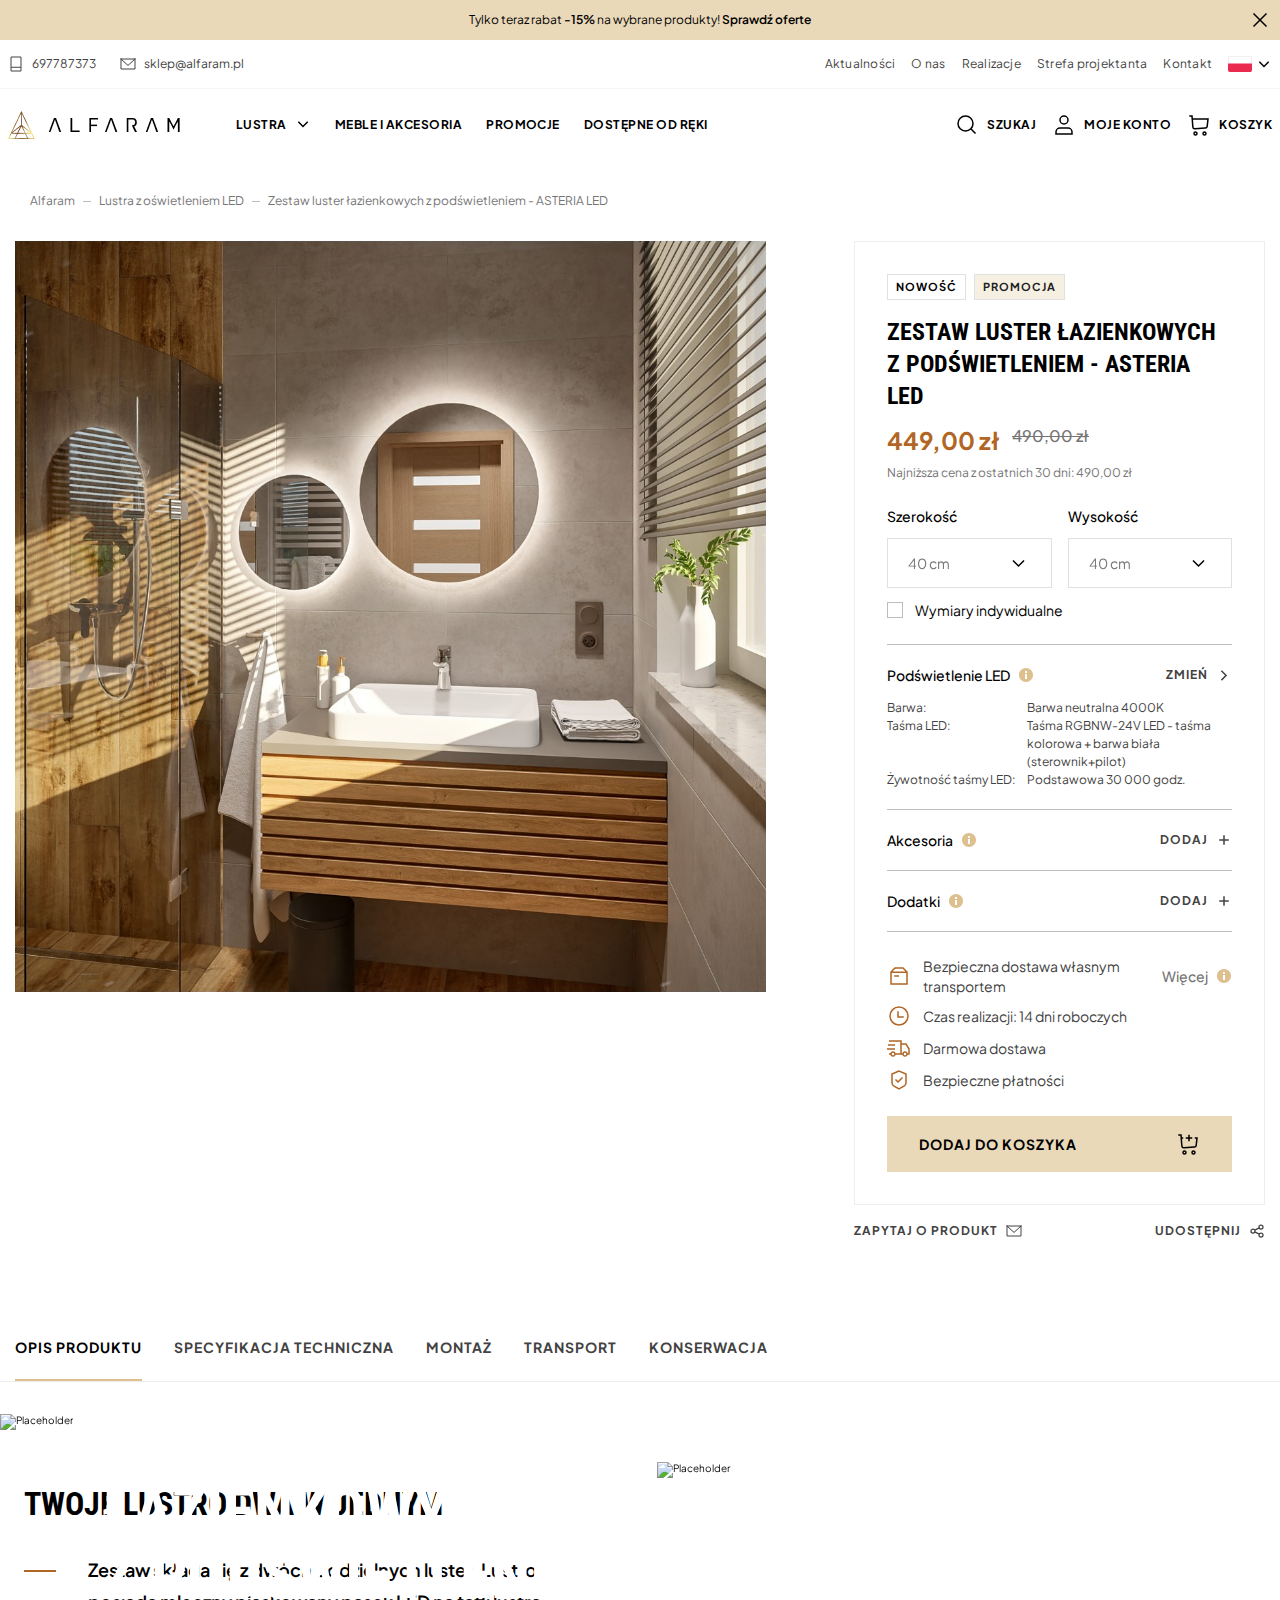
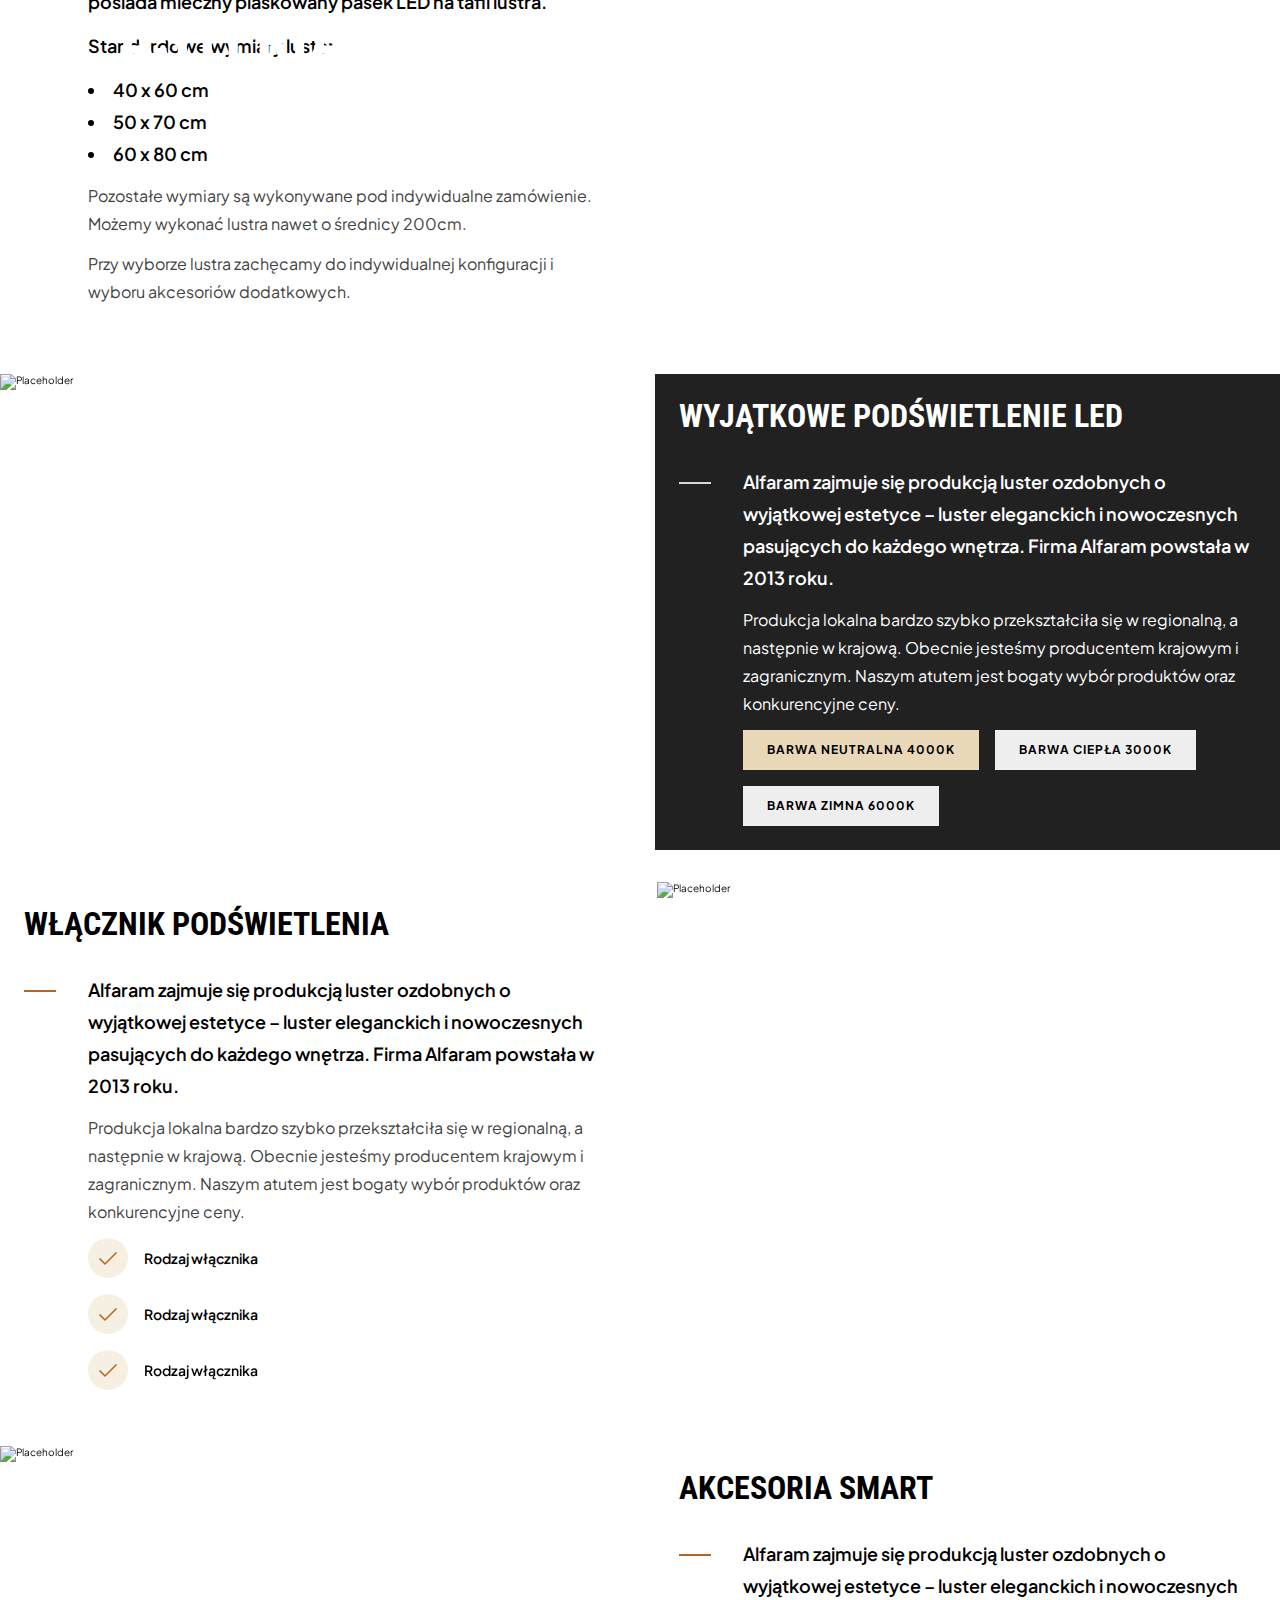
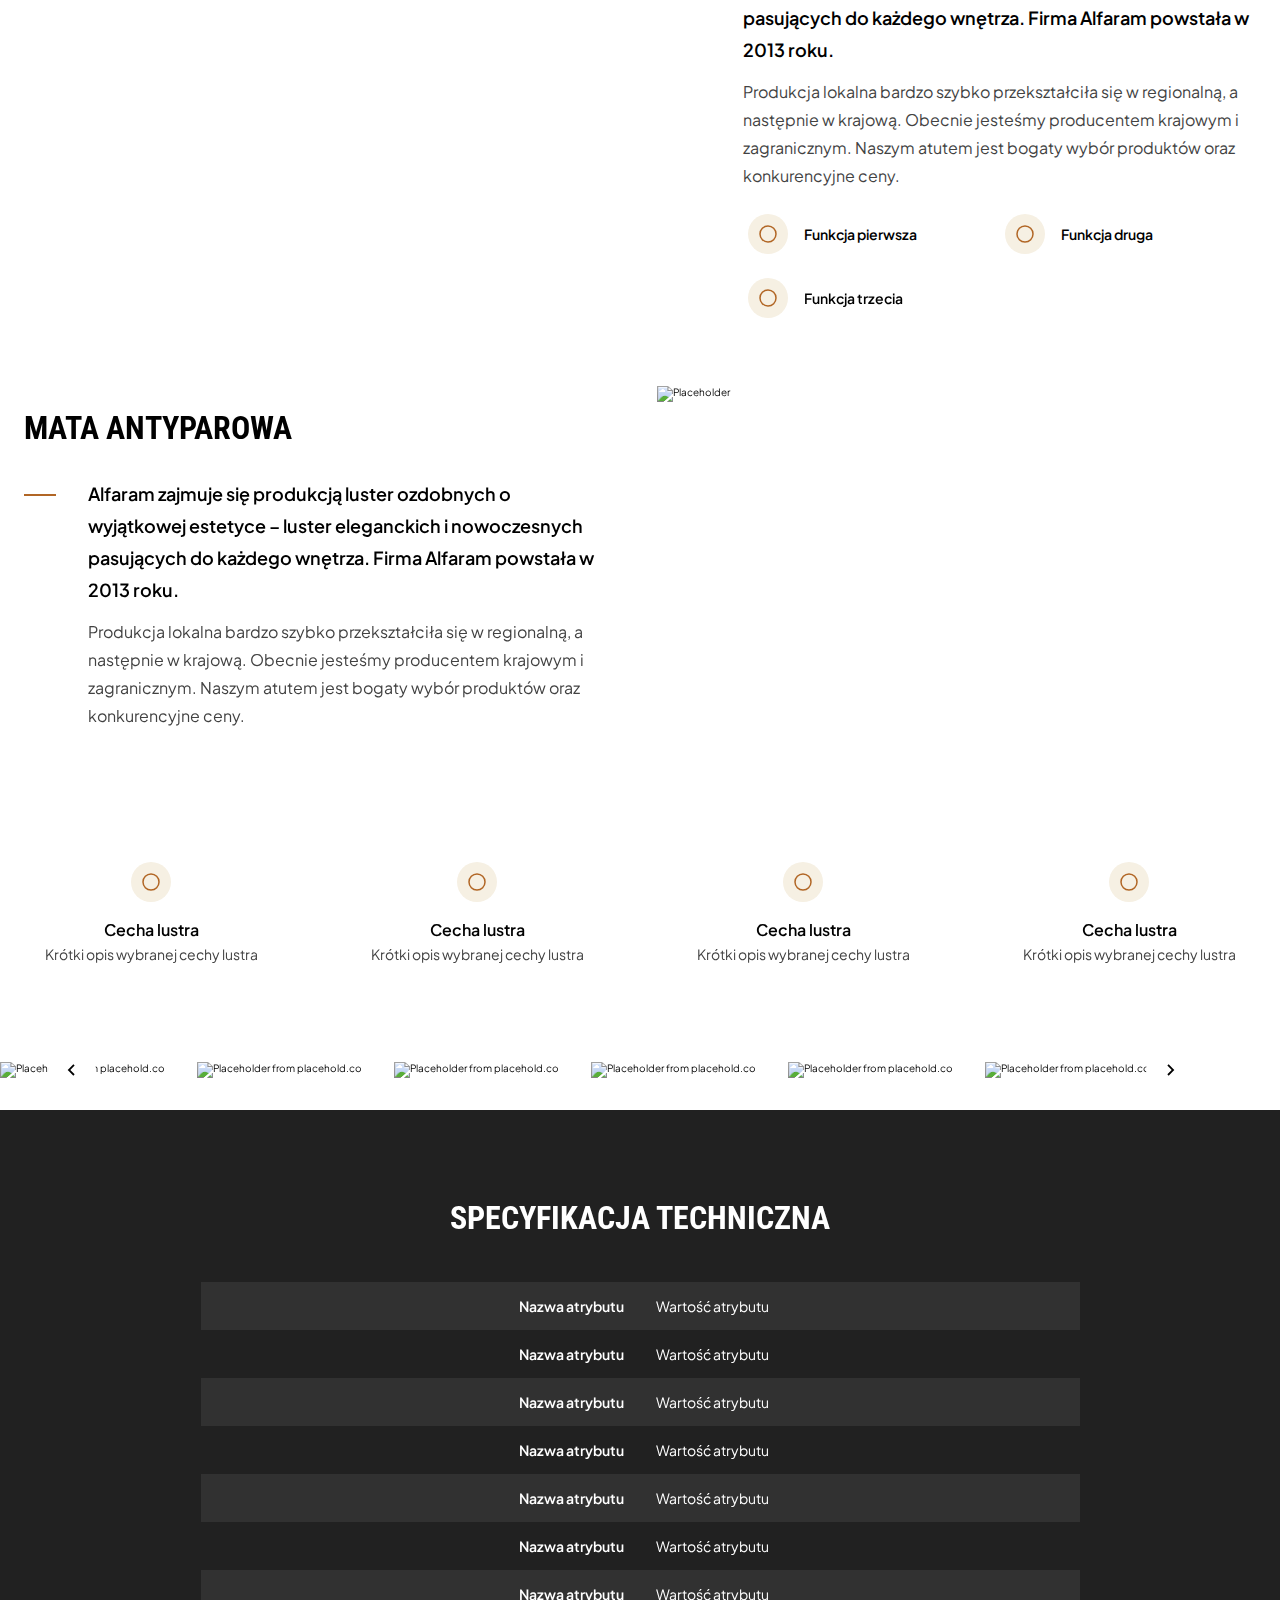
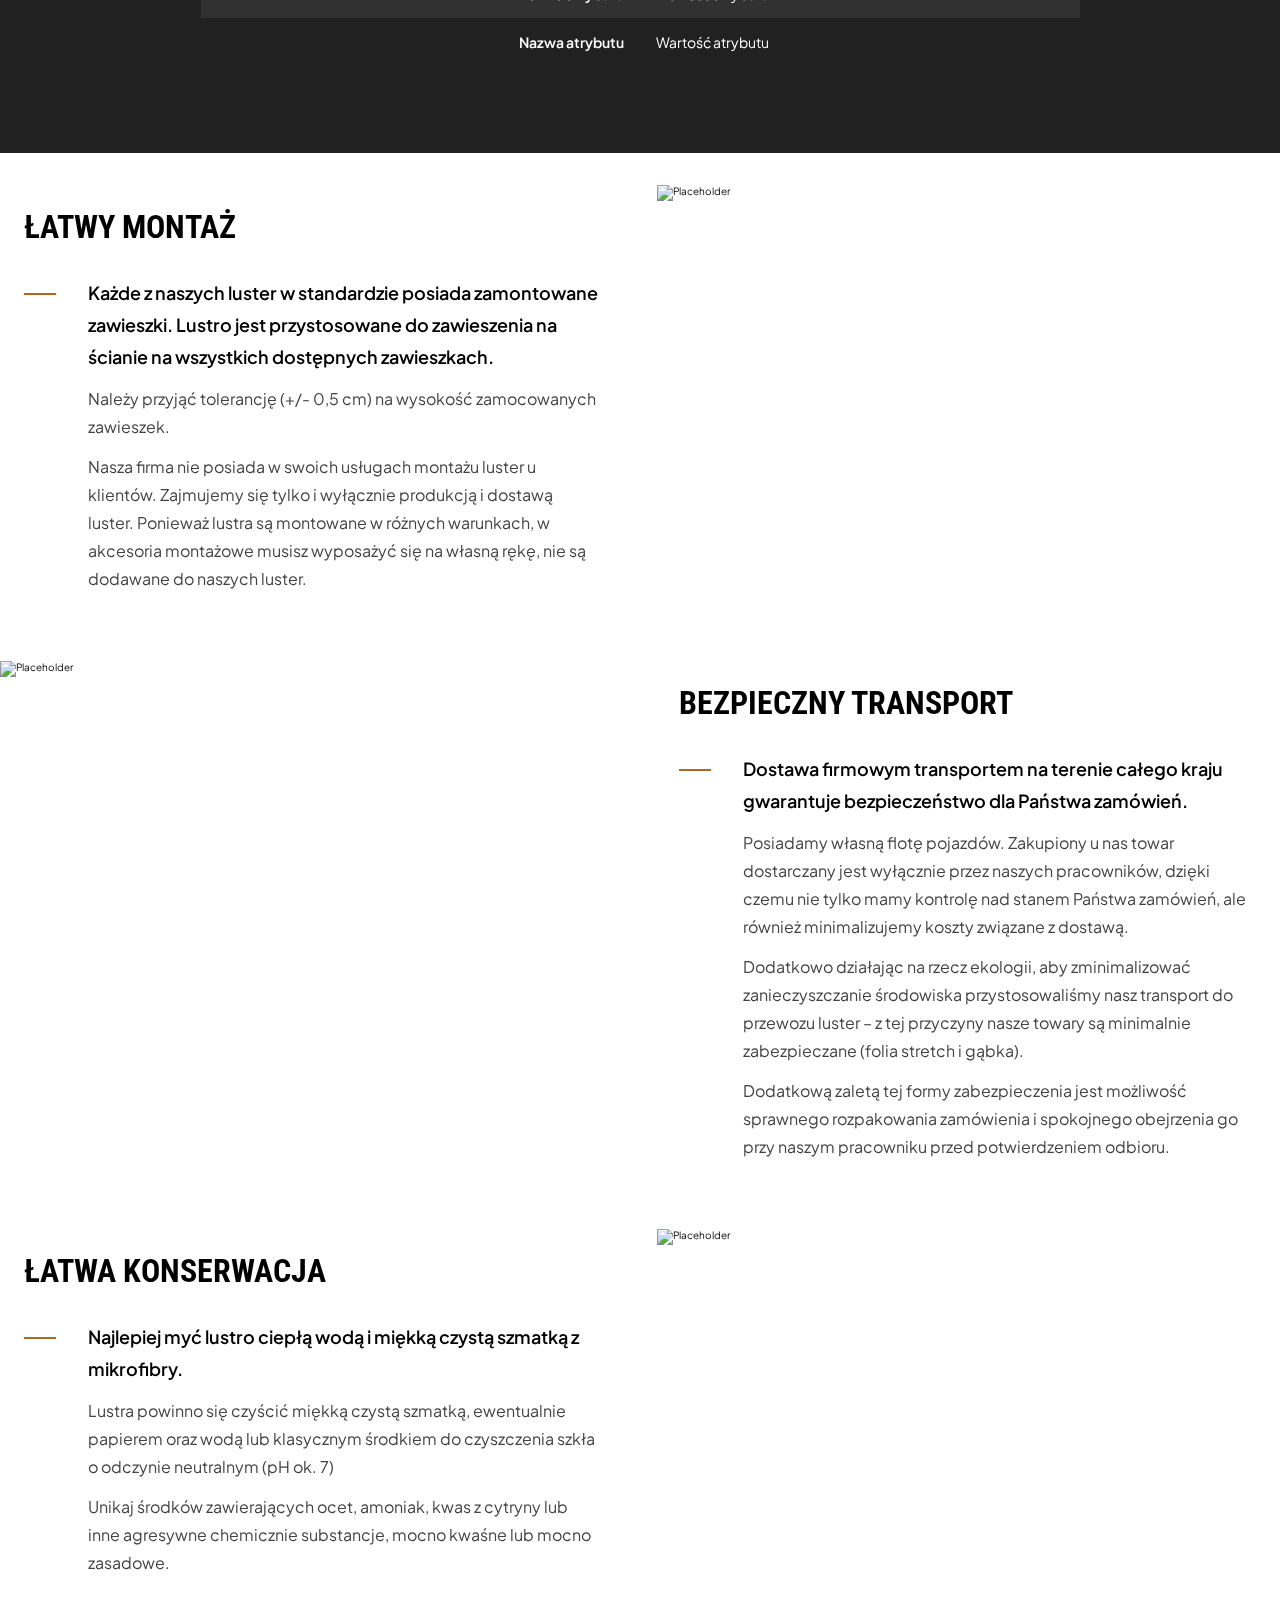
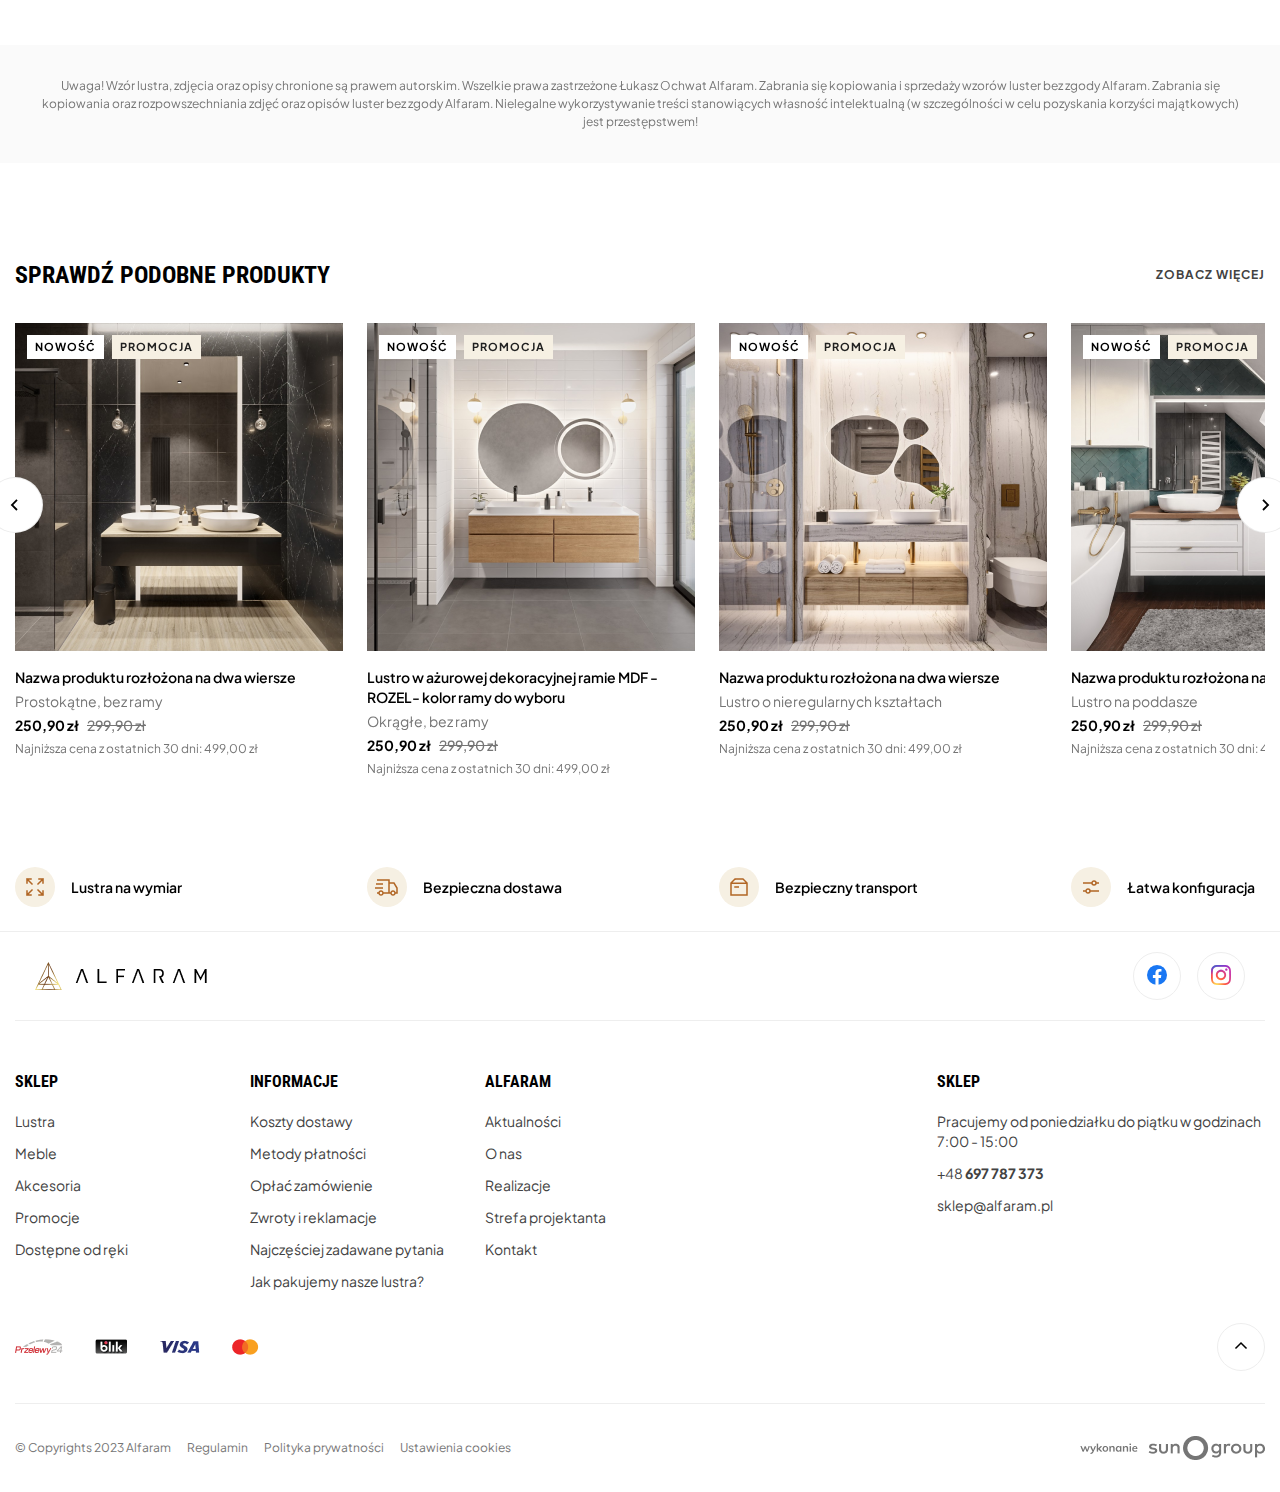
==== commit 5be3e822: "Alfaram" ====
--- a/product.html
+++ b/product.html
@@ -12,6 +12,7 @@
     <link rel="stylesheet" href="css/splide.min.css" />
   </head>
   <body>
+    <div class="shadowy"></div>
     <div class="header__add">
       <div class="container-big">
         <p>
@@ -172,19 +173,22 @@
                 <div class="splide__track">
                   <ul class="splide__list">
                     <li class="splide__slide">
-                      <img src="img/slide-thumbnail-1.png" alt="Thumbnail" />
+                      <img src="img/1.png" alt="Thumbnail" />
                     </li>
                     <li class="splide__slide">
-                      <img src="img/slide-thumbnail-2.png" alt="Thumbnail" />
+                      <img src="img/2.png" alt="Thumbnail" />
                     </li>
                     <li class="splide__slide">
-                      <img src="img/slide-thumbnail-3.png" alt="Thumbnail" />
+                      <img src="img/3.png" alt="Thumbnail" />
                     </li>
                     <li class="splide__slide">
-                      <img src="img/slide-thumbnail-4.png" alt="Thumbnail" />
+                      <img src="img/4.png" alt="Thumbnail" />
                     </li>
                     <li class="splide__slide">
-                      <img src="img/slide-thumbnail-5.png" alt="Thumbnail" />
+                      <img src="img/1.png" alt="Thumbnail" />
+                    </li>
+                    <li class="splide__slide">
+                      <img src="img/2.png" alt="Thumbnail" />
                     </li>
                   </ul>
                 </div>
@@ -193,16 +197,22 @@
                 <div class="splide__track">
                   <ul class="splide__list">
                     <li class="splide__slide">
-                      <img src="img/product-slide-1-page.png" alt="Photo slide 1" />
+                      <img src="img/1.png" alt="Photo slide 1" />
                     </li>
                     <li class="splide__slide">
-                      <img src="img/product-slide-1-page.png" alt="Photo slide 1" />
+                      <img src="img/2.png" alt="Photo slide 1" />
                     </li>
                     <li class="splide__slide">
-                      <img src="img/product-slide-1-page.png" alt="Photo slide 1" />
+                      <img src="img/3.png" alt="Photo slide 1" />
                     </li>
                     <li class="splide__slide">
-                      <img src="img/product-slide-1-page.png" alt="Photo slide 1" />
+                      <img src="img/4.png" alt="Photo slide 1" />
+                    </li>
+                    <li class="splide__slide">
+                      <img src="img/1.png" alt="Photo slide 1" />
+                    </li>
+                    <li class="splide__slide">
+                      <img src="img/2.png" alt="Photo slide 1" />
                     </li>
                   </ul>
                 </div>
@@ -220,33 +230,61 @@
                   <p class="configurator__price-discount">490,00 zł</p>
                 </div>
                 <p class="configurator__price-lowest">Najniższa cena z ostatnich 30 dni: 490,00 zł</p>
-                <div class="configurator__grid">
+                <div class="configurator__grid active">
                   <div class="d-f gap-12 fd-c">
                     <p class="configurator__subheading">Szerokość</p>
-                    <div class="configurator__select">
-                      <p>40 cm</p>
+                    <div class="configurator__select configurator__select-css">
+                      <p class="select-value">40 cm</p>
                       <svg width="25" height="24" viewBox="0 0 25 24" fill="none" xmlns="http://www.w3.org/2000/svg">
                         <path d="M7.5 10L12.5 15L17.5 10" stroke="black" stroke-width="1.5" stroke-linecap="square" />
                       </svg>
+                      <ul class="configurator__select-list">
+                        <li class="configurator__option" data-size="40">40 cm</li>
+                        <li class="configurator__option" data-size="50">50 cm</li>
+                        <li class="configurator__option" data-size="60">60 cm</li>
+                        <li class="configurator__option" data-size="70">70 cm</li>
+                        <li class="configurator__option" data-size="80">80 cm</li>
+                        <li class="configurator__option" data-size="90">90 cm</li>
+                        <li class="configurator__option" data-size="100">100 cm</li>
+                      </ul>
                     </div>
                   </div>
                   <div class="d-f gap-12 fd-c">
                     <p class="configurator__subheading">Wysokość</p>
-                    <div class="configurator__select">
-                      <p>40 cm</p>
+                    <div class="configurator__select configurator__select-css">
+                      <p class="select-value">40 cm</p>
                       <svg width="25" height="24" viewBox="0 0 25 24" fill="none" xmlns="http://www.w3.org/2000/svg">
                         <path d="M7.5 10L12.5 15L17.5 10" stroke="black" stroke-width="1.5" stroke-linecap="square" />
                       </svg>
-                    </div>
-                  </div>
-                </div>
-                <div class="configurator__personal">
+                      <ul class="configurator__select-list">
+                        <li class="configurator__option" data-size="40">40 cm</li>
+                        <li class="configurator__option" data-size="50">50 cm</li>
+                        <li class="configurator__option" data-size="60">60 cm</li>
+                        <li class="configurator__option" data-size="70">70 cm</li>
+                        <li class="configurator__option" data-size="80">80 cm</li>
+                        <li class="configurator__option" data-size="90">90 cm</li>
+                        <li class="configurator__option" data-size="100">100 cm</li>
+                      </ul>
+                    </div>
+                  </div>
+                </div>
+                <div class="configurator__grid personal">
+                  <div class="d-f gap-12 fd-c">
+                    <p class="configurator__subheading">Gejrokość</p>
+                    <input type="number" placeholder="40 cm" class="configurator__select-css" min="40" max="100" />
+                  </div>
+                  <div class="d-f gap-12 fd-c">
+                    <p class="configurator__subheading">Gejsokość</p>
+                    <input type="number" placeholder="40 cm" class="configurator__select-css" min="40" max="100" />
+                  </div>
+                </div>
+                <div class="configurator__personal box-personal">
                   <div class="configurator__personal-box"></div>
                   <p>Wymiary indywidualne</p>
                 </div>
                 <div class="configurator__accordions">
-                  <div class="d-f w-100 jc-b ai-c mb-14">
-                    <div class="d-f gap-8">
+                  <div class="d-f w-100 jc-b ai-c mb-14 open-configurator" data-config="1">
+                    <div class="d-f gap-8 ai-c">
                       <p class="configurator__subheading">Podświetlenie LED</p>
                       <svg width="16" height="16" viewBox="0 0 16 16" fill="none" xmlns="http://www.w3.org/2000/svg">
                         <path fill-rule="evenodd" clip-rule="evenodd" d="M8 1C4.13401 1 1 4.13401 1 8C1 11.866 4.13401 15 8 15C11.866 15 15 11.866 15 8C15 4.13401 11.866 1 8 1ZM7 7V12H9V7H7ZM9 6V4H7V6H9Z" fill="#DDC08D" />
@@ -259,22 +297,22 @@
                       </svg>
                     </div>
                   </div>
-                  <div class="d-f gap-8">
+                  <div class="d-f gap-8 config-text-js active">
                     <p class="configurator__jakarta-12-18 first">Barwa:</p>
-                    <p class="configurator__jakarta-12-18">Barwa neutralna 4000K</p>
-                  </div>
-                  <div class="d-f gap-8">
+                    <p class="configurator__jakarta-12-18 color-name-js">Barwa neutralna 4000K</p>
+                  </div>
+                  <div class="d-f gap-8 config-text-js active">
                     <p class="configurator__jakarta-12-18 first">Taśma LED:</p>
                     <p class="configurator__jakarta-12-18">Taśma RGBNW-24V LED - taśma kolorowa + barwa biała (sterownik+pilot)</p>
                   </div>
-                  <div class="d-f gap-8">
+                  <div class="d-f gap-8 config-text-js active">
                     <p class="configurator__jakarta-12-18 first">Żywotność taśmy LED:</p>
-                    <p class="configurator__jakarta-12-18">Podstawowa 30 000 godz.</p>
+                    <p class="configurator__jakarta-12-18 longevity">Podstawowa 30 000 godz.</p>
                   </div>
                 </div>
                 <div class="configurator__accordions">
-                  <div class="d-f w-100 jc-b ai-c">
-                    <div class="d-f gap-8">
+                  <div class="d-f w-100 jc-b ai-c open-configurator" data-config="2">
+                    <div class="d-f gap-8 ai-c">
                       <p class="configurator__subheading">Akcesoria</p>
                       <svg width="16" height="16" viewBox="0 0 16 16" fill="none" xmlns="http://www.w3.org/2000/svg">
                         <path fill-rule="evenodd" clip-rule="evenodd" d="M8 1C4.13401 1 1 4.13401 1 8C1 11.866 4.13401 15 8 15C11.866 15 15 11.866 15 8C15 4.13401 11.866 1 8 1ZM7 7V12H9V7H7ZM9 6V4H7V6H9Z" fill="#DDC08D" />
@@ -287,10 +325,26 @@
                       </svg>
                     </div>
                   </div>
+                  <div class="d-f gap-8 config-text-js">
+                    <p class="configurator__jakarta-12-18 first">Włącznik:</p>
+                    <p class="configurator__jakarta-12-18 switch"></p>
+                  </div>
+                  <div class="d-f gap-8 config-text-js">
+                    <p class="configurator__jakarta-12-18 first">Zegar cyfrowy:</p>
+                    <p class="configurator__jakarta-12-18 clock"></p>
+                  </div>
+                  <div class="d-f gap-8 config-text-js">
+                    <p class="configurator__jakarta-12-18 first">Głośnik Bluetooth:</p>
+                    <p class="configurator__jakarta-12-18 speaker"></p>
+                  </div>
+                  <div class="d-f gap-8 config-text-js">
+                    <p class="configurator__jakarta-12-18 first">Lustro powiększające:</p>
+                    <p class="configurator__jakarta-12-18 mirror-zoom"></p>
+                  </div>
                 </div>
                 <div class="configurator__accordions last">
-                  <div class="d-f w-100 jc-b ai-c">
-                    <div class="d-f gap-8">
+                  <div class="d-f w-100 jc-b ai-c open-configurator" data-config="3">
+                    <div class="d-f gap-8 ai-c">
                       <p class="configurator__subheading">Dodatki</p>
                       <svg width="16" height="16" viewBox="0 0 16 16" fill="none" xmlns="http://www.w3.org/2000/svg">
                         <path fill-rule="evenodd" clip-rule="evenodd" d="M8 1C4.13401 1 1 4.13401 1 8C1 11.866 4.13401 15 8 15C11.866 15 15 11.866 15 8C15 4.13401 11.866 1 8 1ZM7 7V12H9V7H7ZM9 6V4H7V6H9Z" fill="#DDC08D" />
@@ -302,6 +356,18 @@
                         <path d="M8 4V12M4 8L12 8.00001" stroke="#424242" stroke-width="1.5" stroke-linecap="square" />
                       </svg>
                     </div>
+                  </div>
+                  <div class="d-f gap-8 config-text-js">
+                    <p class="configurator__jakarta-12-18 first">Folia lub mata:</p>
+                    <p class="configurator__jakarta-12-18 foil"></p>
+                  </div>
+                  <div class="d-f gap-8 config-text-js">
+                    <p class="configurator__jakarta-12-18 first">Logo:</p>
+                    <p class="configurator__jakarta-12-18 logo"></p>
+                  </div>
+                  <div class="d-f gap-8 config-text-js">
+                    <p class="configurator__jakarta-12-18 first">Preparat czyszczący:</p>
+                    <p class="configurator__jakarta-12-18 preparat"></p>
                   </div>
                 </div>
                 <div class="d-f gap-8 w-100 mb-8">
@@ -350,18 +416,284 @@
                 </div>
               </div>
               <div class="w-100 d-f ai-c jc-b">
-                <div class="d-f gap-8 ai-c">
-                  <p class="configurator__subheading-sm">Zapytaj o produkt</p>
+                <a href="#">
+                  <div class="d-f gap-8 ai-c">
+                    <p class="configurator__subheading-sm">Zapytaj o produkt</p>
+                    <svg width="16" height="16" viewBox="0 0 16 16" fill="none" xmlns="http://www.w3.org/2000/svg">
+                      <path d="M1 3H15M1 3L8 9.42857L15 3M1 3C1 6.33333 0.99998 9.66667 1 13H15C15 9.66667 15 6.33333 15 3" stroke="#424242" stroke-linecap="round" />
+                    </svg>
+                  </div>
+                </a>
+                <a href="#">
+                  <div class="d-f gap-8 ai-c">
+                    <p class="configurator__subheading-sm">Udostępnij</p>
+                    <svg width="16" height="16" viewBox="0 0 16 16" fill="none" xmlns="http://www.w3.org/2000/svg">
+                      <path d="M5.7896 7.10519L10.2083 4.89583M10.2104 11.1052L5.79587 8.89795M14 4C14 5.10457 13.1046 6 12 6C10.8954 6 10 5.10457 10 4C10 2.89543 10.8954 2 12 2C13.1046 2 14 2.89543 14 4ZM6 8C6 9.10457 5.10457 10 4 10C2.89543 10 2 9.10457 2 8C2 6.89543 2.89543 6 4 6C5.10457 6 6 6.89543 6 8ZM14 12C14 13.1046 13.1046 14 12 14C10.8954 14 10 13.1046 10 12C10 10.8954 10.8954 10 12 10C13.1046 10 14 10.8954 14 12Z" stroke="#424242" stroke-width="1.25" />
+                    </svg>
+                  </div>
+                </a>
+              </div>
+            </div>
+          </div>
+        </div>
+      </section>
+      <section class="config-options">
+        <div class="config-options__container">
+          <div class="config-options__heading d-f ai-c jc-b">
+            <div class="d-f gap-12 ai-c">
+              <svg class="shadow" width="24" height="24" viewBox="0 0 24 24" fill="none" xmlns="http://www.w3.org/2000/svg">
+                <path d="M7 12L17 12M7 12L11 8M7 12L11 16" stroke="black" stroke-width="1.5" stroke-linecap="square" />
+              </svg>
+              <p class="config-name">Gaba</p>
+            </div>
+            <div class="config-price d-f gap-8 ai-c">
+              <span>Razem</span>
+              <p class="price-js">449.00 zł</p>
+            </div>
+          </div>
+          <div class="config-options__lights config-activation" data-config="1">
+            <div>
+              <div class="w-100 d-f jc-b ai-c mb-12">
+                <p class="black">Barwa</p>
+                <div class="d-f gray ai-c gap-8">
+                  <p>Informacje</p>
                   <svg width="16" height="16" viewBox="0 0 16 16" fill="none" xmlns="http://www.w3.org/2000/svg">
-                    <path d="M1 3H15M1 3L8 9.42857L15 3M1 3C1 6.33333 0.99998 9.66667 1 13H15C15 9.66667 15 6.33333 15 3" stroke="#424242" stroke-linecap="round" />
-                  </svg>
-                </div>
-                <div class="d-f gap-8 ai-c">
-                  <p class="configurator__subheading-sm">Udostępnij</p>
+                    <path fill-rule="evenodd" clip-rule="evenodd" d="M8 1C4.13401 1 1 4.13401 1 8C1 11.866 4.13401 15 8 15C11.866 15 15 11.866 15 8C15 4.13401 11.866 1 8 1ZM7 7V12H9V7H7ZM9 6V4H7V6H9Z" fill="#DDC08D" />
+                  </svg>
+                </div>
+              </div>
+              <div class="hue-css hue-js">
+                <div class="hue-box"></div>
+                <p class="hue-text">Barwa ciepła</p>
+              </div>
+              <div class="hue-css hue-js">
+                <div class="hue-box"></div>
+                <p class="hue-text">Barwa zimna</p>
+              </div>
+              <div class="hue-css hue-js">
+                <div class="hue-box"></div>
+                <p class="hue-text">Barwa umiarkowana</p>
+              </div>
+              <div class="hue-css hue-js">
+                <div class="hue-box"></div>
+                <p class="hue-text">Barwa letnia</p>
+              </div>
+              <div class="hue-css hue-js">
+                <div class="hue-box"></div>
+                <p class="hue-text">Barwa zimowa</p>
+              </div>
+            </div>
+            <div>
+              <div class="w-100 d-f jc-b ai-c mb-12">
+                <p class="black">Żywotność taśmy</p>
+                <div class="d-f gray ai-c gap-8">
+                  <p>Informacje</p>
                   <svg width="16" height="16" viewBox="0 0 16 16" fill="none" xmlns="http://www.w3.org/2000/svg">
-                    <path d="M5.7896 7.10519L10.2083 4.89583M10.2104 11.1052L5.79587 8.89795M14 4C14 5.10457 13.1046 6 12 6C10.8954 6 10 5.10457 10 4C10 2.89543 10.8954 2 12 2C13.1046 2 14 2.89543 14 4ZM6 8C6 9.10457 5.10457 10 4 10C2.89543 10 2 9.10457 2 8C2 6.89543 2.89543 6 4 6C5.10457 6 6 6.89543 6 8ZM14 12C14 13.1046 13.1046 14 12 14C10.8954 14 10 13.1046 10 12C10 10.8954 10.8954 10 12 10C13.1046 10 14 10.8954 14 12Z" stroke="#424242" stroke-width="1.25" />
-                  </svg>
-                </div>
+                    <path fill-rule="evenodd" clip-rule="evenodd" d="M8 1C4.13401 1 1 4.13401 1 8C1 11.866 4.13401 15 8 15C11.866 15 15 11.866 15 8C15 4.13401 11.866 1 8 1ZM7 7V12H9V7H7ZM9 6V4H7V6H9Z" fill="#DDC08D" />
+                  </svg>
+                </div>
+              </div>
+              <div class="select" data-config="longevity">
+                <div class="d-f gap-20 w-100 jc-b">
+                  <p class="light__longevity">Podstawowa 30 000 godz.</p>
+                  <svg width="24" height="24" viewBox="0 0 24 24" fill="none" xmlns="http://www.w3.org/2000/svg">
+                    <path d="M7 10L12 15L17 10" stroke="black" stroke-width="1.5" stroke-linecap="square" />
+                  </svg>
+                </div>
+                <ul class="light__longevity-list" id="firstlist">
+                  <p class="light__longevity-option light__longevity-option1">Podstawowa 30 000 godz.</p>
+                  <p class="light__longevity-option light__longevity-option1">Średnio zaawansowana 40 000 godz.</p>
+                  <p class="light__longevity-option light__longevity-option1">Zaawansowana 50 000 godz.</p>
+                </ul>
+              </div>
+            </div>
+          </div>
+          <div class="config-options__accesories config-activation" data-config="2">
+            <div>
+              <div class="w-100 d-f jc-b ai-c mb-12">
+                <p class="black">Włącznik</p>
+                <div class="d-f gray ai-c gap-8">
+                  <p>Informacje</p>
+                  <svg width="16" height="16" viewBox="0 0 16 16" fill="none" xmlns="http://www.w3.org/2000/svg">
+                    <path fill-rule="evenodd" clip-rule="evenodd" d="M8 1C4.13401 1 1 4.13401 1 8C1 11.866 4.13401 15 8 15C11.866 15 15 11.866 15 8C15 4.13401 11.866 1 8 1ZM7 7V12H9V7H7ZM9 6V4H7V6H9Z" fill="#DDC08D" />
+                  </svg>
+                </div>
+              </div>
+              <div class="select" data-config="switch">
+                <div class="d-f gap-20 w-100 jc-b">
+                  <p class="light__longevity">Nie - bezpośrednio do przewodu 230V</p>
+                  <svg width="24" height="24" viewBox="0 0 24 24" fill="none" xmlns="http://www.w3.org/2000/svg">
+                    <path d="M7 10L12 15L17 10" stroke="black" stroke-width="1.5" stroke-linecap="square" />
+                  </svg>
+                </div>
+                <ul class="light__longevity-list">
+                  <p class="light__longevity-option">Nie - bezpośrednio do przewodu 230V</p>
+                  <p class="light__longevity-option">Tak</p>
+                </ul>
+              </div>
+            </div>
+            <div>
+              <div class="w-100 d-f jc-b ai-c mb-12">
+                <p class="black">Zegar cyfrowy</p>
+                <div class="d-f gray ai-c gap-8">
+                  <p>Informacje</p>
+                  <svg width="16" height="16" viewBox="0 0 16 16" fill="none" xmlns="http://www.w3.org/2000/svg">
+                    <path fill-rule="evenodd" clip-rule="evenodd" d="M8 1C4.13401 1 1 4.13401 1 8C1 11.866 4.13401 15 8 15C11.866 15 15 11.866 15 8C15 4.13401 11.866 1 8 1ZM7 7V12H9V7H7ZM9 6V4H7V6H9Z" fill="#DDC08D" />
+                  </svg>
+                </div>
+              </div>
+              <div class="select" data-config="clock">
+                <div class="d-f gap-20 w-100 jc-b">
+                  <p class="light__longevity">Wybierz</p>
+                  <svg width="24" height="24" viewBox="0 0 24 24" fill="none" xmlns="http://www.w3.org/2000/svg">
+                    <path d="M7 10L12 15L17 10" stroke="black" stroke-width="1.5" stroke-linecap="square" />
+                  </svg>
+                </div>
+                <ul class="light__longevity-list">
+                  <p class="light__longevity-option">Zegar cyfrowy</p>
+                  <p class="light__longevity-option">Zegar multimedialny</p>
+                  <p class="light__longevity-option">Zegar ścienny</p>
+                </ul>
+              </div>
+            </div>
+            <div>
+              <div class="w-100 d-f jc-b ai-c mb-12">
+                <p class="black">Głośnik bluetooth</p>
+                <div class="d-f gray ai-c gap-8">
+                  <p>Informacje</p>
+                  <svg width="16" height="16" viewBox="0 0 16 16" fill="none" xmlns="http://www.w3.org/2000/svg">
+                    <path fill-rule="evenodd" clip-rule="evenodd" d="M8 1C4.13401 1 1 4.13401 1 8C1 11.866 4.13401 15 8 15C11.866 15 15 11.866 15 8C15 4.13401 11.866 1 8 1ZM7 7V12H9V7H7ZM9 6V4H7V6H9Z" fill="#DDC08D" />
+                  </svg>
+                </div>
+              </div>
+              <div class="select" data-config="speaker">
+                <div class="d-f gap-20 w-100 jc-b">
+                  <p class="light__longevity">Wybierz</p>
+                  <svg width="24" height="24" viewBox="0 0 24 24" fill="none" xmlns="http://www.w3.org/2000/svg">
+                    <path d="M7 10L12 15L17 10" stroke="black" stroke-width="1.5" stroke-linecap="square" />
+                  </svg>
+                </div>
+                <ul class="light__longevity-list">
+                  <p class="light__longevity-option">JBL</p>
+                  <p class="light__longevity-option">Tracer</p>
+                  <p class="light__longevity-option">Boombox MAN</p>
+                </ul>
+              </div>
+            </div>
+            <div>
+              <div class="w-100 d-f jc-b ai-c mb-12">
+                <p class="black">Lusterko powiększające</p>
+                <div class="d-f gray ai-c gap-8">
+                  <p>Informacje</p>
+                  <svg width="16" height="16" viewBox="0 0 16 16" fill="none" xmlns="http://www.w3.org/2000/svg">
+                    <path fill-rule="evenodd" clip-rule="evenodd" d="M8 1C4.13401 1 1 4.13401 1 8C1 11.866 4.13401 15 8 15C11.866 15 15 11.866 15 8C15 4.13401 11.866 1 8 1ZM7 7V12H9V7H7ZM9 6V4H7V6H9Z" fill="#DDC08D" />
+                  </svg>
+                </div>
+              </div>
+              <div class="select" data-config="mirror-zoom">
+                <div class="d-f gap-20 w-100 jc-b">
+                  <p class="light__longevity">Wybierz</p>
+                  <svg width="24" height="24" viewBox="0 0 24 24" fill="none" xmlns="http://www.w3.org/2000/svg">
+                    <path d="M7 10L12 15L17 10" stroke="black" stroke-width="1.5" stroke-linecap="square" />
+                  </svg>
+                </div>
+                <ul class="light__longevity-list">
+                  <p class="light__longevity-option">Tak</p>
+                  <p class="light__longevity-option">Nie</p>
+                </ul>
+              </div>
+            </div>
+          </div>
+          <div class="config-options__additional config-activation" data-config="3">
+            <div>
+              <div class="w-100 d-f jc-b ai-c mb-12">
+                <p class="black">Folia zabezpieczająca lub mata antyparowa</p>
+                <div class="d-f gray ai-c gap-8">
+                  <p>Informacje</p>
+                  <svg width="16" height="16" viewBox="0 0 16 16" fill="none" xmlns="http://www.w3.org/2000/svg">
+                    <path fill-rule="evenodd" clip-rule="evenodd" d="M8 1C4.13401 1 1 4.13401 1 8C1 11.866 4.13401 15 8 15C11.866 15 15 11.866 15 8C15 4.13401 11.866 1 8 1ZM7 7V12H9V7H7ZM9 6V4H7V6H9Z" fill="#DDC08D" />
+                  </svg>
+                </div>
+              </div>
+              <div class="select" data-config="foil">
+                <div class="d-f gap-20 w-100 jc-b">
+                  <p class="light__longevity">Nie</p>
+                  <svg width="24" height="24" viewBox="0 0 24 24" fill="none" xmlns="http://www.w3.org/2000/svg">
+                    <path d="M7 10L12 15L17 10" stroke="black" stroke-width="1.5" stroke-linecap="square" />
+                  </svg>
+                </div>
+                <ul class="light__longevity-list">
+                  <p class="light__longevity-option">Nie</p>
+                  <p class="light__longevity-option">Folia zabezpieczająca</p>
+                  <p class="light__longevity-option">Mata antyparowa</p>
+                </ul>
+              </div>
+            </div>
+            <div>
+              <div class="w-100 d-f jc-b ai-c mb-12">
+                <p class="black">Twoje logo na lustrze</p>
+                <div class="d-f gray ai-c gap-8">
+                  <p>Informacje</p>
+                  <svg width="16" height="16" viewBox="0 0 16 16" fill="none" xmlns="http://www.w3.org/2000/svg">
+                    <path fill-rule="evenodd" clip-rule="evenodd" d="M8 1C4.13401 1 1 4.13401 1 8C1 11.866 4.13401 15 8 15C11.866 15 15 11.866 15 8C15 4.13401 11.866 1 8 1ZM7 7V12H9V7H7ZM9 6V4H7V6H9Z" fill="#DDC08D" />
+                  </svg>
+                </div>
+              </div>
+              <div class="select" data-config="logo">
+                <div class="d-f gap-20 w-100 jc-b">
+                  <p class="light__longevity">Nie</p>
+                  <svg width="24" height="24" viewBox="0 0 24 24" fill="none" xmlns="http://www.w3.org/2000/svg">
+                    <path d="M7 10L12 15L17 10" stroke="black" stroke-width="1.5" stroke-linecap="square" />
+                  </svg>
+                </div>
+                <ul class="light__longevity-list">
+                  <p class="light__longevity-option">Nie</p>
+                  <p class="light__longevity-option">Tak:PRAWO</p>
+                  <p class="light__longevity-option">Tak:LEWO</p>
+                </ul>
+              </div>
+            </div>
+            <div class="file-container">
+              <div class="w-100 d-f ai-c mb-26 gap-8">
+                <svg width="16" height="16" viewBox="0 0 16 16" fill="none" xmlns="http://www.w3.org/2000/svg">
+                  <path fill-rule="evenodd" clip-rule="evenodd" d="M8 1C4.13401 1 1 4.13401 1 8C1 11.866 4.13401 15 8 15C11.866 15 15 11.866 15 8C15 4.13401 11.866 1 8 1ZM7 7V12H9V7H7ZM9 6V4H7V6H9Z" fill="#DDC08D" />
+                </svg>
+                <p class="black">Rozmiar logo na lustrze 10x10 cm</p>
+              </div>
+              <div class="input-box">
+                <div class="input-box__placeholder">
+                  <div class="icon">
+                    <svg width="24" height="24" viewBox="0 0 24 24" fill="none" xmlns="http://www.w3.org/2000/svg">
+                      <path d="M17 9L12 4M12 4L7 9M12 4L12 17M19 18V20H5V18" stroke="black" stroke-width="1.5" stroke-linecap="square" />
+                    </svg>
+                  </div>
+                  <p class="add-logo">Dodaj logo</p>
+                  <p class="vector-file">Plik wektorowy - AI, EPS, SVG</p>
+                </div>
+                <input type="file" id="avatar" name="avatar" accept="image/eps, image/svg, image/ai" class="input-file" />
+              </div>
+            </div>
+            <div>
+              <div class="w-100 d-f jc-b ai-c mb-12">
+                <p class="black">Preparat do czyszczenia luster</p>
+                <div class="d-f gray ai-c gap-8">
+                  <p>Informacje</p>
+                  <svg width="16" height="16" viewBox="0 0 16 16" fill="none" xmlns="http://www.w3.org/2000/svg">
+                    <path fill-rule="evenodd" clip-rule="evenodd" d="M8 1C4.13401 1 1 4.13401 1 8C1 11.866 4.13401 15 8 15C11.866 15 15 11.866 15 8C15 4.13401 11.866 1 8 1ZM7 7V12H9V7H7ZM9 6V4H7V6H9Z" fill="#DDC08D" />
+                  </svg>
+                </div>
+              </div>
+              <div class="select" data-config="preparat">
+                <div class="d-f gap-20 w-100 jc-b">
+                  <p class="light__longevity">Nie</p>
+                  <svg width="24" height="24" viewBox="0 0 24 24" fill="none" xmlns="http://www.w3.org/2000/svg">
+                    <path d="M7 10L12 15L17 10" stroke="black" stroke-width="1.5" stroke-linecap="square" />
+                  </svg>
+                </div>
+                <ul class="light__longevity-list">
+                  <p class="light__longevity-option">Nie</p>
+                  <p class="light__longevity-option">Tak</p>
+                </ul>
               </div>
             </div>
           </div>
--- a/css/main.min.css
+++ b/css/main.min.css
@@ -1 +1 @@
-@keyframes circle-paint{from{stroke-dashoffset:75.3982236862}100%{stroke-dashoffset:0}}.btn{display:flex;gap:12px;align-items:center;max-width:-moz-fit-content;max-width:fit-content;padding:12px 20px 12px 24px;font-size:14px;line-height:24px;font-family:"Plus Jakarta Sans";letter-spacing:1px;text-transform:uppercase;font-weight:700;transition:.3s background-Color}.btn-primary100{background-color:#ead9b9;color:#000;fill:#000}.btn-primary100:hover{background:#c9984d}.btn-grayscale900{background-color:#212121;color:#fff;transition:.3s opacity}.btn-grayscale900:hover{opacity:.8}.btn-white{background-color:#fff;color:#000}.btn-white:hover{background-color:#fafafa}*,*:before,*:after{scroll-behavior:smooth;box-sizing:border-box;padding:0;margin:0}*:focus{outline:none}html{font-size:62.5%}body{position:relative;font-family:"Plus Jakarta Sans",sans-serif}.roboto-con{font-family:"Roboto Condensed",sans-serif}.container{max-width:1384px;width:100%;margin:0 auto}.container-big{max-width:1856px;width:100%;margin:0 auto}.posrel{position:relative}a{text-decoration:none;color:inherit;cursor:pointer}ul li{list-style-type:none;display:inline}button{outline:none;font-size:inherit}label,button{cursor:pointer}img{width:-moz-fit-content;width:fit-content;height:-moz-fit-content;height:fit-content;vertical-align:middle;-o-object-fit:cover;object-fit:cover}.heading-primary,.heading-secondary,.heading-tertiary,.heading-quarternary{font-weight:700;text-transform:uppercase}.heading-primary{font-size:80px;line-height:80px;font-family:"Roboto Condensed"}.heading-secondary{font-size:48px;line-height:48px;font-family:"Roboto Condensed"}.heading-tertiary{font-size:32px;line-height:40px;font-family:"Roboto Condensed"}.heading-quarternary{font-size:24px;line-height:32px;font-family:"Roboto Condensed"}.show-more{font-size:12px;line-height:20px;font-family:"Plus Jakarta Sans";letter-spacing:1px;font-weight:700;text-transform:uppercase;color:#424242}.w-100{width:100%}.d-f{display:flex}.f-w{flex-wrap:wrap}.ai-c{align-items:center}.ai-fs{align-items:flex-start}.jc-sa{justify-content:space-around}.jc-e{justify-content:flex-end}.jc-s{justify-content:flex-start}.fs-0{flex-shrink:0}.jc-c{justify-content:center}.jc-b{justify-content:space-between}.fd-c{flex-direction:column}.fw-900{font-weight:900}.fw-700{font-weight:700}.fw-600{font-weight:600}.fw-500{font-weight:500}.fw-400{font-weight:400}.fw-300{font-weight:300}.mb-128{margin-bottom:128px}.mb-109{margin-bottom:109px}.mb-104{margin-bottom:104px}.mb-76{margin-bottom:76px}.mb-72{margin-bottom:72px}.mb-68{margin-bottom:68px}.mb-65{margin-bottom:65px}.mb-64{margin-bottom:64px}.mb-59{margin-bottom:59px}.mb-52{margin-bottom:52px}.mb-50{margin-bottom:50px}.mb-48{margin-bottom:48px}.mb-45{margin-bottom:45px}.mb-41{margin-bottom:41px}.mb-40{margin-bottom:40px}.mb-38{margin-bottom:38px}.mb-35{margin-bottom:35px}.mb-36{margin-bottom:36px}.mb-32{margin-bottom:32px}.mb-30{margin-bottom:30px}.mb-28{margin-bottom:28px}.mb-27{margin-bottom:27px}.mb-25{margin-bottom:25px}.mb-24{margin-bottom:24px}.mb-21{margin-bottom:21px}.mb-20{margin-bottom:20px}.mb-19{margin-bottom:19px}.mb-18{margin-bottom:18px}.mb-16{margin-bottom:16px}.mb-15{margin-bottom:15px}.mb-14{margin-bottom:14px}.mb-12{margin-bottom:12px}.mb-10{margin-bottom:10px}.mb-8{margin-bottom:8px}.mb-4{margin-bottom:4px}.gap-5{gap:5px}.gap-6{gap:6px}.gap-8{gap:8px}.gap-10{gap:10px}.gap-12{gap:12px}.gap-13{gap:13px}.gap-14{gap:14px}.gap-16{gap:16px}.gap-20{gap:20px}.gap-24{gap:24px}.gap-32{gap:32px}.gap-42{gap:42px}.gap-48{gap:48px}.gap-64{gap:64px}.gap-159{gap:159px}.ta-c{text-align:center}.ta-r{text-align:right}.fs-48{font-size:48px}.fs-36{font-size:36px}.fs-20{font-size:20px}.fs-18{font-size:18px}.fs-17{font-size:17px}.fs-16{font-size:16px}.fs-15{font-size:15px}.fs-14{font-size:14px}.lh-120p{line-height:120%}.lh-48{line-height:48px}.lh-46{line-height:46px}.lh-30{line-height:30px}.lh-27{line-height:27px}.lh-26{line-height:26px}.lh-24{line-height:24px}.lh-22{line-height:22px}.lh-20{line-height:20px}.uppercase{text-transform:uppercase}.underline{text-decoration:underline}.img-width{width:100%}.margin-auto{display:block;margin:0 auto}.hover-this{width:100%}.header{z-index:200;position:sticky;overflow:visible;top:0;width:100%}.header__add{width:100%;background-color:#ead9b9}.header__add .container-big{font-size:12px;line-height:18px;font-family:"Plus Jakarta Sans";position:relative;display:flex;justify-content:center;align-items:center;text-align:center;padding:11px 8px}.header__add .container-big .close-add-css{position:absolute;top:8px;right:8px}.header__top{width:100%;border-bottom:1px solid #f5f5f5;background:#fff}.header__top .container-big{display:flex;align-items:center;justify-content:space-between;padding:12px 0}.header__top .container-big .header__top--list-contact{display:flex;align-items:center;gap:24px}.header__top .container-big .header__top--list-contact .contact{display:flex;align-items:center;color:#424242;gap:8px;font-size:12px;line-height:20px;font-family:"Plus Jakarta Sans"}.header__top .container-big .header__top--list-links{display:flex;gap:16px;align-items:center}.header__top .container-big .header__top--list-links li{font-size:12px;line-height:18px;font-family:"Plus Jakarta Sans";letter-spacing:.24px;color:#424242}.header__top .container-big .header__top--list-links .change-language{display:flex;align-items:center;padding:4px 0;gap:4px}.header__menu{background-color:#fff}.header__menu .container-big{display:flex;justify-content:space-between;align-items:center;padding:16px 0}.header__menu .container-big .header__menu-left{display:flex;align-items:center;gap:56px}.header__menu .container-big .header__menu-left .hamburger-btn-css{display:none}.header__menu .container-big .header__menu-left--list{display:flex;gap:24px}.header__menu .container-big .header__menu-left--list .close-mobile{display:none}.header__menu .container-big .header__menu-left--list li{font-size:12px;line-height:18px;font-family:"Plus Jakarta Sans";letter-spacing:.48px;font-weight:700;text-transform:uppercase}.header__menu .container-big .header__menu-left--list .hover-link{position:relative;display:flex;align-items:center;gap:8px}.header__menu .container-big .header__menu-left--list .hover-link:hover{cursor:pointer}.header__menu .container-big .header__menu-left--list .hover-link:hover .hover-list-css{background-color:#fff;display:flex}.header__menu .container-big .header__menu-left--list .hover-link:hover .hover-list-css .hover-list-desktop{display:flex;flex-direction:column}.header__menu .container-big .header__menu-left--list .hover-link .hover-list-css{display:none;position:absolute;top:100%;width:-moz-fit-content;width:fit-content;padding:20px 24px;background-color:#fff;border:1px solid #eee}.header__menu .container-big .header__menu-left--list .hover-link .hover-list-css .hover-list-close{display:none}.header__menu .container-big .header__menu-left--list .hover-link .hover-list-css .hover-list-heading{display:none;align-items:center;font-size:14px;font-weight:500;line-height:20px;gap:12px}.header__menu .container-big .header__menu-left--list .hover-link .hover-list-css .hover-list-heading svg{margin:8px}.header__menu .container-big .header__menu-left--list .hover-link .hover-list-css li{font-weight:400;text-transform:none;font-size:14px;line-height:20px;font-family:"Plus Jakarta Sans";padding:10px 0;min-width:260px}.header__menu .container-big .header__menu-right--list{display:flex;align-items:center;gap:8px}.header__menu .container-big .header__menu-right--list li a{font-size:12px;line-height:16px;font-family:"Plus Jakarta Sans";letter-spacing:.48px;display:flex;align-items:center;text-transform:uppercase;font-weight:700}.header__menu .container-big .header__menu-right--list li svg{margin:8px}@media(max-width: 1856px){.header__top .container-big,.header__menu .container-big{padding-left:8px;padding-right:8px}}@media(max-width: 1200px){.right-text{display:none}}@media(max-width: 870px){.hamburger-btn-css:hover{cursor:pointer}.header__top{display:none}.header.active{overflow:visible}.header.active .container-big .header__menu-left--list{transform:translate(0%)}.header__menu .container-big{padding:12px 8px}.header__menu .container-big .header__menu-left{position:relative}.header__menu .container-big .header__menu-left--list{position:absolute;background-color:#fff;width:100vw;height:100vh;top:-18px;left:-8px;transform:translate(-100%);transition:.3s transform;flex-direction:column}.header__menu .container-big .header__menu-left--list li{padding:0 32px}.header__menu .container-big .header__menu-left--list .close-mobile{padding:12px 8px;border-bottom:1px solid #eee;display:flex;gap:16px;align-items:center}.header__menu .container-big .header__menu-left--list .close-mobile svg{margin:8px}.header__menu .container-big .header__menu-left--list .hover-link{display:flex;justify-content:space-between}.header__menu .container-big .header__menu-left--list .hover-link .hover-list-css{padding:0;display:flex;flex-direction:column;transform:translate(-100%);width:100%;height:100vh;transition:.3s transform;position:absolute;top:-89px;left:0px}.header__menu .container-big .header__menu-left--list .hover-link .hover-list-css .hover-list-desktop{padding:24px 12px}.header__menu .container-big .header__menu-left--list .hover-link .hover-list-css .hover-list-close{display:flex;align-items:center;gap:12px;padding:12px 8px;border-bottom:1px solid #eee}.header__menu .container-big .header__menu-left--list .hover-link .hover-list-css .hover-list-close svg{margin:8px}.header__menu .container-big .header__menu-left--list .hover-link .hover-list-css .hover-list-desktop{display:flex;flex-direction:column}.header__menu .container-big .header__menu-left--list .hover-link .hover-list-css .hover-list-desktop :first-child{margin-bottom:4px}.header__menu .container-big .header__menu-left--list .hover-link .hover-list-css .hover-list-desktop :not(:first-child){padding:10px 12px}.header__menu .container-big .header__menu-left--list .hover-link .hover-list-css .hover-list-heading{padding:0;display:flex}.header__menu .container-big .header__menu-left--list .hover-link svg{transform:rotate(-90deg)}.header__menu .container-big .header__menu-left--list .hover-link.active .hover-list-css{transform:translate(0)}.header__menu .container-big .header__menu-left .hamburger-btn-css{display:block}}@media(max-width: 425px){.header__add .container-big p{max-width:250px}.header__menu .container-big .header__menu-right--list{gap:0}}.footer__icon{display:grid;place-content:center;width:48px;height:48px;border-radius:200px;border:1px solid #eee;flex-shrink:0}.footer__icon-img{width:24px;height:24px}.footer__copyrights{font-size:12px;line-height:18px;font-family:"Plus Jakarta Sans";font-weight:400;color:#757575}.footer__row-first{padding:20px;border-bottom:1px solid #eee}.footer__row-second{display:flex;flex-direction:column;gap:32px;padding:48px 0 32px;border-bottom:1px solid #eee}.footer__row-third{padding:32px 0}.gap-12-16{gap:12px 16px}.accordion{width:211px;flex-shrink:0}.accordion__flex{display:flex;gap:24px;align-items:start;flex-wrap:wrap}.accordion__heading{display:flex;align-items:center;justify-content:space-between;margin-bottom:16px}.accordion__list{display:flex;flex-direction:column;gap:12px;max-height:unset}.accordion__item{font-size:14px;line-height:20px;font-family:"Plus Jakarta Sans";font-weight:400}.accordion__item a{color:#424242}.accordion__text{font-weight:700;text-transform:uppercase;font-size:16px;line-height:26px;font-family:"Roboto Condensed"}.accordion__icon{display:none}.accordion--last{margin-left:auto;width:328px}@media(max-width: 1063px){.accordion--last{margin-left:unset}}@media(max-width: 600px){.footer__icon{width:40px;height:40px}.footer__icon-img{width:20px;height:20px}.footer__row-first{padding:23px 0}.footer__row-second{padding:16px 0 24px;gap:16px}.footer__row-third{padding:24px 0}.footer .scroll-up{display:none}.accordion{width:100%}.accordion__heading{margin-bottom:0;padding:10px 0}.accordion__icon{display:block}.accordion__list{overflow:hidden;max-height:0;transition:.3s max-Height}.accordion__flex{gap:0;flex-direction:column}}.hero__container{max-width:1856px;margin:0 auto}.hero__slide{display:flex;position:relative}.hero__box-left{width:329px;height:auto;background-color:#ead9b9;display:flex;align-items:end}.hero__triangle{width:100%;height:auto}.hero__box-main{max-width:1531px}.hero__img{width:100%}.hero__box{max-width:525px;position:absolute;top:34%;left:12.7%}.hero__box .heading-primary{margin-bottom:32px;color:#fff}.hero__box svg{stroke:#000}.hero .splide__arrow{display:grid;place-content:center;width:48px;height:48px;background-color:#fff;opacity:unset}.hero .splide__arrow--prev{left:48px}.hero .splide__arrow--next{right:48px}.hero .splide__pagination{bottom:48px;left:auto;right:48px;padding:0}.hero .splide__pagination__page{background:#fff;width:40px;height:40px;border-radius:50%;display:inline-block;margin:0;position:relative;pointer-events:all;background:none;border:none;opacity:1;padding:0}.hero .splide__pagination__page:after{content:"";display:block;border-radius:50%;position:absolute;pointer-events:none;width:10px;height:10px;background-color:#fff;top:15px;left:15px;transition:background-color .2s ease;will-change:background-color}.hero .splide__pagination__page svg{position:absolute;top:0;left:0;opacity:0;pointer-events:none;transition:opacity .3s ease;will-change:opacity}.hero .splide__pagination__page circle{stroke-dashoffset:75.3982236862;transition:stroke-dashoffset .35s;transform:rotate(-90deg);transform-origin:50% 50%;pointer-events:none;will-change:stroke-dashoffset}.hero .splide__pagination__page.is-active{background-color:unset;transform:none}.hero .splide__pagination__page.is-active svg{opacity:1}.hero .splide__pagination__page.is-active circle{animation:circle-paint 5s linear both}.products{margin-bottom:64px}.products-new{margin-bottom:64px}.products .splide__arrow{width:56px;height:56px;border-radius:200px;border:1px solid rgba(0,0,0,.08);background:#fff;opacity:1;top:154px;transform:translateY(0%)}.products .splide__arrow--prev{left:-28px}.products .splide__arrow--next{right:-28px}.products .splide__arrow:disabled{opacity:1}.product{position:relative;max-width:328px}.product__category{position:absolute;top:12px;left:12px}.product__img{width:100%;margin-bottom:16px}.product__text{font-size:14px;line-height:20px;font-family:"Plus Jakarta Sans";margin-bottom:4px}.product__text-sm{font-size:12px;line-height:20px;font-family:"Plus Jakarta Sans"}.product__price{display:flex;gap:8px}.product__price .fw-500{text-decoration:line-through}.new{padding:4px 8px;font-size:11px;line-height:16px;font-family:"Plus Jakarta Sans";letter-spacing:1px;text-transform:uppercase;background-color:#fff;color:#000;font-weight:700}.discount{background-color:#f6f0e3;color:#212121}.grayscale600{color:#757575}.checkout-mirrors{margin-bottom:64px}.checkout-mirrors .container{padding:0}.promo__container{display:flex;flex-wrap:wrap;justify-content:center;row-gap:24px}.promo__col{position:relative;padding:0 12px;flex:0 0 50%;max-width:50%}.promo__col::before{content:"";position:absolute;top:0;left:12px;width:calc(100% - 24px);height:100%;opacity:.2399999946;background:linear-gradient(180deg, rgba(0, 0, 0, 0) 0%, #000 100%)}.promo__img{width:100%;-o-object-fit:cover;object-fit:cover;-o-object-position:center;object-position:center;height:100%}.promo__text{width:100%;position:absolute;padding:48px;bottom:0;left:0}.promo__text .heading-tertiary{color:#fff}.splide-gallery,.splide-gallery-reverse{max-width:948px;width:100%}.gallery{overflow:hidden;padding:104px 0;position:relative;margin-bottom:64px;display:flex;gap:141px}.gallery-reverse{justify-content:end}.gallery-reverse .gallery__bg{left:unset;right:32px}.gallery-reverse .gallery__bg-img{left:unset;right:0}.gallery__container{position:relative;z-index:10}.gallery__bg{width:1151px;height:771px;background-color:#f6f0e3;position:absolute;top:0;z-index:-1;left:32px}.gallery__bg-box{position:relative;width:100%;height:100%}.gallery__bg-img{position:absolute;top:0;left:0;height:100%}.gallery__box{max-width:563px}.gallery__box-line{width:32px;height:2px;background-color:#b16625;margin-top:16px;flex-shrink:0}.gallery__box-sm{max-width:499px}.gallery__box .bold-jakarta{font-size:18px;line-height:32px;font-family:"Plus Jakarta Sans";margin-bottom:12px}.gallery__box .thin-jakarta{font-size:16px;line-height:28px;font-family:"Plus Jakarta Sans";margin-bottom:32px;color:#424242}.slide__gallery{max-width:563px}.slide__gallery-img{width:100%}.instagram__splide{position:relative;max-width:1920px;margin:0 auto}.insta__slide{max-width:320px;max-height:320px;overflow:hidden}.insta__img{width:100%;transition:.3s transform}.insta__img:hover{transform:scale(1.1)}.insta__link{display:grid;place-content:center;width:48px;height:48px;border-radius:200px;background-color:#ddc08d;z-index:10;position:absolute;top:50%;left:50%;transform:translate(-50%, -50%);transition:.3s all}.insta__link:hover{width:58px;height:58px;background-color:#b16625}@media(max-width: 1680px){.gallery{padding-right:15px;gap:32px;justify-content:space-between}.gallery-reverse{padding-right:0;padding-left:15px}}@media(max-width: 1410px){.container{padding-right:15px;padding-left:15px}}@media(max-width: 1200px){.products .splide__arrow{display:none}.padr-15{padding-right:15px}.hero__slide{flex-direction:column-reverse}.hero__box-left{width:100%}.hero__box{top:unset;left:50%;transform:translateX(-50%);bottom:88px}.hero__box .heading-primary{text-align:center;margin-bottom:24px;color:#000;font-size:48px;line-height:48px}.hero__box .btn-white{margin:0 auto;background-color:#000;color:#fff}.hero__box .btn-white svg{stroke:#fff}}@media(max-width: 1063px){.gallery__box .ai-fs{flex-direction:column}.gallery__box-line{margin-top:unset}.gallery__box .heading-secondary{font-size:32px;line-height:36px}.gallery__box .bold-jakarta{font-size:16px;line-height:28px}.gallery__box .thin-jakarta{font-size:14px;line-height:24px}}@media(max-width: 870px){.hero__img{-o-object-fit:cover;object-fit:cover;-o-object-position:center;object-position:center}.product{max-width:254px}.products-new{margin-bottom:56px}.promo__col{flex:0 0 100%;max-width:100%}.gallery{margin-bottom:15px;padding:48px 0 40px 0;flex-direction:column}.gallery-reverse{margin-bottom:47px;flex-direction:column-reverse}.gallery-reverse .gallery__bg{right:unset;left:16px}.gallery__bg{width:calc(100% - 31px);left:16px;height:100%;overflow:hidden}.gallery__container{width:100%}.gallery .gallery__box{max-width:calc(100% - 79px);margin-left:40px}}@media(max-width: 425px){.insta__slide{max-width:278px}.products .container{padding:0 0 0 16px !important}.promo__col{max-width:375px;max-height:375px}}.uvp{border-bottom:1px solid #eee}.uvp .container{padding-top:24px;padding-bottom:24px}.uvp__box{display:flex;align-items:center;gap:16px;width:328px}.uvp__icon{display:grid;place-content:center;width:40px;height:40px;border-radius:200px;flex-shrink:0;background-color:#f6f0e3}.uvp__text{font-size:14px;line-height:20px;font-family:"Plus Jakarta Sans";font-weight:600}@media(max-width: 870px){.uvp .container{padding:16px 0 16px 16px}.uvp__box{width:208px}}.product__section{width:100%;position:relative}.product__section .product__row:nth-of-type(odd){flex-direction:row-reverse}.product__categories{position:sticky;top:121px;overflow-x:auto;background-color:#fff;border-bottom:1px solid #eee;margin-bottom:32px;z-index:20}.product__categories-name{font-size:14px;line-height:24px;font-family:"Plus Jakarta Sans";letter-spacing:1px;text-transform:uppercase;padding:20px 0;display:inline-block;font-weight:700;color:#424242}.product__categories-name:hover{border-bottom:2px solid #ddc08d}.product__categories-name.is-active{color:#000;border-bottom:2px solid #ddc08d}.product__heading{font-size:64px;line-height:64px;font-family:"Roboto Condensed";text-transform:uppercase;font-weight:700;max-width:754px;color:#fff;top:34%;left:8%;position:absolute}.product__heading-img{width:100%}.product__heading-block{position:relative;max-width:1856px;margin-bottom:32px}.product__row{display:flex;gap:32px;margin-bottom:32px;align-items:center}.product__row .thin-jakarta{margin-bottom:12px !important}.product__row-last{margin-bottom:96px}.product__row-img{max-width:912px;width:50%}.product__row-text{display:grid;place-content:center;max-width:912px;width:50%;background-color:#fff;padding:24px}.product__row-text.black{background-color:#212121;color:#fff}.product__row-text.black .thin-jakarta{color:#fff}.product__row-text.black .gallery__box{max-width:602px}.product__row-text.black .gallery__box-line{background-color:#d9d9d9}.product__row-text .gallery__box{max-width:598px}.product__row-text .gallery__box-sm{max-width:534px}.product__row-text .gallery__box li{list-style-position:inside;list-style-type:unset;display:list-item}.product__row-text .gallery__box .heading-secondary{font-size:32px;line-height:36px}.mirror__features{max-width:1384px;width:100%;margin:0 auto 96px;display:grid;grid-template-columns:repeat(4, 1fr);gap:24px}.mirror__feature{display:flex;align-items:center;flex-direction:column}.mirror__feature .switch__icon{margin-bottom:16px}.mirror__feature-heading{font-size:16px;line-height:24px;font-family:"Plus Jakarta Sans";font-weight:600}.mirror__feature-text{font-size:14px;line-height:24px;font-family:"Plus Jakarta Sans";font-weight:400;color:#424242}.splide__gallery{max-width:1920px;width:100%;margin:0 auto 32px}.splide__gallery--product{max-width:1888px;margin-left:auto}.splide__gallery--product .gallery__splide-img{width:100%}.splide__gallery--product .splide__arrow--next,.splide__gallery--product .splide__arrow--prev{width:48px;height:48px;background-color:#fff;opacity:1}.splide__gallery--product .splide__arrow--next{right:86px}.splide__gallery--product .splide__arrow--prev{left:48px}.change-color-css{padding:10px 24px;color:var(--black, #000);font-size:12px;font-weight:700;line-height:20px;letter-spacing:1px;text-transform:uppercase;background-color:#eee}.change-color-css.creme{background-color:#ead9b9}.switch__icon{display:grid;place-content:center;width:40px;height:40px;background-color:#f6f0e3;border-radius:200px;flex-shrink:0}.switch__desc{font-size:14px;line-height:20px;font-family:"Plus Jakarta Sans";font-weight:600}.col-50{flex:0 0 50%;padding:12px 5px}.specs{margin-bottom:32px}.product__specs{display:flex;align-items:center;flex-direction:column;width:100%;padding:88px 24px 87px;background-color:#212121}.product__specs .heading-tertiary{margin-bottom:44px;color:#fff;text-align:center}.product__specs-flex{display:flex;flex-direction:column;font-size:14px;line-height:24px;font-family:"Plus Jakarta Sans";font-weight:600;color:#fff;max-width:879px;width:100%}.product__specs-flex:nth-child(even){background-color:rgba(66,66,66,.5)}.product__specs .specs-row{padding:12px;font-weight:400}.product__specs .specs-row .ta-r{font-weight:600}.product__specs .specs-row p{width:50%}.easy-assembly{margin-bottom:96px}.easy-assembly .product__row:nth-of-type(even){flex-direction:row-reverse}.easy-assembly .product__row:last-child{margin-bottom:64px}.easy-assembly .product__row .gallery__box .thin-jakarta{margin-bottom:12px}.warning{font-size:12px;line-height:18px;font-family:"Plus Jakarta Sans";padding:32px;margin:0 auto;max-width:1320px;background-color:#fafafa;font-weight:400;text-align:center;color:#757575}.breadcrumbs{display:flex;align-items:center;gap:8px;overflow-x:auto;position:relative;padding:32px 0;color:#757575;font-size:12px;line-height:16px;font-family:"Plus Jakarta Sans"}.breadcrumbs__line{width:8px;height:1px;background-color:#bdbdbd}.breadcrumbs a,.breadcrumbs p{white-space:nowrap}.product__hero{display:flex;justify-content:space-between;gap:88px}.configurator{margin-bottom:74px}.configurator__container{max-width:499px;min-width:411px}.configurator__box{padding:32px;border:1px solid #eee;margin-bottom:16px}.configurator__box .product__category{position:unset;top:unset;left:unset;margin-bottom:16px}.configurator__box .product__category .new{border:1px solid #e0e0e0}.configurator__heading{font-size:24px;line-height:32px;font-family:"Roboto Condensed";text-transform:uppercase;font-weight:700;color:#000;margin-bottom:12px}.configurator__price{display:flex;align-items:flex-start;gap:12px;margin-bottom:8px}.configurator__price-main{font-size:24px;line-height:32px;font-family:"Plus Jakarta Sans";font-weight:700;color:#b16625}.configurator__price-discount{font-size:16px;line-height:24px;font-family:"Plus Jakarta Sans";font-weight:500;text-decoration:line-through;color:#757575}.configurator__price-lowest{font-size:12px;line-height:18px;font-family:"Plus Jakarta Sans";font-weight:400;color:#757575;margin-bottom:24px}.configurator__subheading{display:flex;align-items:center;gap:8px;font-size:14px;line-height:20px;font-family:"Plus Jakarta Sans"}.configurator__subheading-sm{font-size:12px;line-height:20px;font-family:"Plus Jakarta Sans";letter-spacing:1px;font-weight:700;color:#424242;text-transform:uppercase}.configurator__grid{display:grid;grid-template-columns:1fr 1fr;gap:16px;margin-bottom:12px;width:100%}.configurator__select{font-size:14px;line-height:24px;font-family:"Plus Jakarta Sans";color:#757575;padding:12px 20px;display:flex;align-items:center;justify-content:space-between;border:1px solid #e0e0e0}.configurator__select:hover{cursor:pointer}.configurator__personal{display:flex;gap:12px;align-items:center;font-size:14px;line-height:20px;font-family:"Plus Jakarta Sans";padding-bottom:24px;border-bottom:1px solid #bdbdbd}.configurator__personal:hover{cursor:pointer}.configurator__personal-box{border:1px solid #bdbdbd;width:16px;height:16px}.configurator__accordions{padding:20px 0 20px;border-bottom:1px solid #bdbdbd}.configurator__accordions.last{margin-bottom:24px}.configurator__jakarta-14-20{color:#424242;font-size:14px;line-height:20px;font-family:"Plus Jakarta Sans"}.configurator__jakarta-14-20 .fw-500{color:#757575}.configurator__jakarta-12-18{font-size:12px;line-height:18px;font-family:"Plus Jakarta Sans";color:#424242}.configurator__jakarta-12-18.first{width:132px;flex-shrink:0}.configurator__btn{font-size:14px;line-height:24px;font-family:"Plus Jakarta Sans";letter-spacing:1px;text-transform:uppercase;display:flex;font-weight:700;justify-content:space-between;padding:16px 32px;background-color:#ead9b9;color:#000}.configurator__btn:hover{cursor:pointer}.configurator .d-f.gap-8.ai-c:hover{cursor:pointer}.configurator svg{flex-shrink:0}.slider__container{display:flex;gap:16px;max-width:797px}.slider__container #main-slider .splide__slide img{width:100%}.slider__container #main-slider .splide__arrow{width:40px;height:40px;opacity:0;background-color:#fff;transition:.3s opacity}.slider__container #main-slider:hover{cursor:pointer}.slider__container #main-slider:hover .splide__arrow{opacity:1}.slider__container #thumbnail-slider .splide__slide{border:unset;padding-bottom:10px;display:block}@media(max-width: 1326px){#thumbnail-slider{display:none}#main-slider{max-width:unset;width:100%}.product__heading{top:18%}}@media(max-width: 1227px){.splide__gallery{margin:0 auto 24px;padding:0 24px}.splide__gallery .gallery__slide{width:100%}.splide__gallery .splide__arrows{display:none}.specs .container-big{padding:0 24px}.mirror__features{padding:0 24px}.easy-assembly .product__row .heading-secondary,.product__section .product__row .heading-secondary{font-size:24px;line-height:32px;font-family:"Roboto Condensed"}.easy-assembly .product__row .bold-jakarta,.easy-assembly .product__row .thin-jakarta,.product__section .product__row .bold-jakarta,.product__section .product__row .thin-jakarta{font-size:14px;line-height:24px;font-family:"Plus Jakarta Sans"}}@media(max-width: 1150px){.product__hero{flex-direction:column;align-items:center;gap:unset}.configurator{margin-bottom:32px}.configurator .container{padding:0}.configurator__container{max-width:unset;align-self:stretch;min-width:unset;padding:0 16px}.configurator__box{border:unset;padding:32px 0}#thumbnail-slider{display:block}}@media(max-width: 960px){.product__row{flex-direction:column-reverse !important;align-items:center}.product__row-text,.product__row-img{width:100%}.easy-assembly{padding:0 24px}.product__section .container-big{padding:0 24px}.easy-assembly .product__row .heading-secondary,.product__section .product__row .heading-secondary{font-size:32px;line-height:36px;font-family:"Roboto Condensed"}.easy-assembly .product__row .thin-jakarta,.product__section .product__row .thin-jakarta{font-size:16px;line-height:28px;font-family:"Plus Jakarta Sans"}.easy-assembly .product__row .bold-jakarta,.product__section .product__row .bold-jakarta{font-size:18px;line-height:32px;font-family:"Plus Jakarta Sans"}.mirror__features{grid-template-columns:repeat(2, 1fr)}}@media(max-width: 870px){.product__heading-block{background-color:#fff;height:auto;margin-bottom:24px}.product__categories{top:unset;position:relative}.product__heading{position:unset;top:unset;left:unset;font-size:32px;line-height:36px;font-family:"Roboto Condensed";color:#000}.product__heading-img{margin-bottom:48px}.product__heading__block{padding:0}}@media(max-width: 797px){.breadcrumbs{display:none}.configurator__grid{grid-template-columns:1fr}#thumbnail-slider{display:none}}@media(max-width: 600px){.easy-assembly .product__row .heading-secondary,.product__section .product__row .heading-secondary{font-size:24px;line-height:32px;font-family:"Roboto Condensed"}.easy-assembly .product__row .bold-jakarta,.easy-assembly .product__row .thin-jakarta,.product__section .product__row .bold-jakarta,.product__section .product__row .thin-jakarta{font-size:14px;line-height:24px;font-family:"Plus Jakarta Sans"}.col-50{flex:0 0 100%;padding:unset;margin-bottom:24px}.mirror__features{grid-template-columns:1fr}}/*# sourceMappingURL=main.min.css.map */+@keyframes circle-paint{from{stroke-dashoffset:75.3982236862}100%{stroke-dashoffset:0}}.btn{display:flex;gap:12px;align-items:center;max-width:-moz-fit-content;max-width:fit-content;padding:12px 20px 12px 24px;font-size:14px;line-height:24px;font-family:"Plus Jakarta Sans";letter-spacing:1px;text-transform:uppercase;font-weight:700;transition:.3s background-Color}.btn-primary100{background-color:#ead9b9;color:#000;fill:#000}.btn-primary100:hover{background:#c9984d}.btn-grayscale900{background-color:#212121;color:#fff;transition:.3s opacity}.btn-grayscale900:hover{opacity:.8}.btn-white{background-color:#fff;color:#000}.btn-white:hover{background-color:#fafafa}*,*:before,*:after{scroll-behavior:smooth;box-sizing:border-box;padding:0;margin:0}*:focus{outline:none}html{font-size:62.5%}body{position:relative;font-family:"Plus Jakarta Sans",sans-serif}.roboto-con{font-family:"Roboto Condensed",sans-serif}.container{max-width:1384px;width:100%;margin:0 auto}.container-big{max-width:1856px;width:100%;margin:0 auto}.posrel{position:relative}a{text-decoration:none;color:inherit;cursor:pointer}ul li{list-style-type:none;display:inline}button{outline:none;font-size:inherit}label,button{cursor:pointer}img{width:-moz-fit-content;width:fit-content;height:-moz-fit-content;height:fit-content;vertical-align:middle;-o-object-fit:cover;object-fit:cover}.heading-primary,.heading-secondary,.heading-tertiary,.heading-quarternary{font-weight:700;text-transform:uppercase}.heading-primary{font-size:80px;line-height:80px;font-family:"Roboto Condensed"}.heading-secondary{font-size:48px;line-height:48px;font-family:"Roboto Condensed"}.heading-tertiary{font-size:32px;line-height:40px;font-family:"Roboto Condensed"}.heading-quarternary{font-size:24px;line-height:32px;font-family:"Roboto Condensed"}.show-more{font-size:12px;line-height:20px;font-family:"Plus Jakarta Sans";letter-spacing:1px;font-weight:700;text-transform:uppercase;color:#424242}.w-100{width:100%}.h-100{height:100%}.d-f{display:flex}.f-w{flex-wrap:wrap}.ai-c{align-items:center}.ai-fs{align-items:flex-start}.jc-sa{justify-content:space-around}.jc-e{justify-content:flex-end}.jc-s{justify-content:flex-start}.fs-0{flex-shrink:0}.jc-c{justify-content:center}.jc-b{justify-content:space-between}.fd-c{flex-direction:column}.fw-900{font-weight:900}.fw-700{font-weight:700}.fw-600{font-weight:600}.fw-500{font-weight:500}.fw-400{font-weight:400}.fw-300{font-weight:300}.mb-128{margin-bottom:128px}.mb-109{margin-bottom:109px}.mb-104{margin-bottom:104px}.mb-76{margin-bottom:76px}.mb-72{margin-bottom:72px}.mb-68{margin-bottom:68px}.mb-65{margin-bottom:65px}.mb-64{margin-bottom:64px}.mb-59{margin-bottom:59px}.mb-52{margin-bottom:52px}.mb-50{margin-bottom:50px}.mb-48{margin-bottom:48px}.mb-45{margin-bottom:45px}.mb-41{margin-bottom:41px}.mb-40{margin-bottom:40px}.mb-38{margin-bottom:38px}.mb-35{margin-bottom:35px}.mb-36{margin-bottom:36px}.mb-32{margin-bottom:32px}.mb-30{margin-bottom:30px}.mb-28{margin-bottom:28px}.mb-27{margin-bottom:27px}.mb-26{margin-bottom:26px}.mb-25{margin-bottom:25px}.mb-24{margin-bottom:24px}.mb-21{margin-bottom:21px}.mb-20{margin-bottom:20px}.mb-19{margin-bottom:19px}.mb-18{margin-bottom:18px}.mb-16{margin-bottom:16px}.mb-15{margin-bottom:15px}.mb-14{margin-bottom:14px}.mb-12{margin-bottom:12px}.mb-10{margin-bottom:10px}.mb-8{margin-bottom:8px}.mb-4{margin-bottom:4px}.gap-5{gap:5px}.gap-6{gap:6px}.gap-8{gap:8px}.gap-10{gap:10px}.gap-12{gap:12px}.gap-13{gap:13px}.gap-14{gap:14px}.gap-16{gap:16px}.gap-20{gap:20px}.gap-24{gap:24px}.gap-32{gap:32px}.gap-42{gap:42px}.gap-48{gap:48px}.gap-64{gap:64px}.gap-159{gap:159px}.ta-c{text-align:center}.ta-r{text-align:right}.fs-48{font-size:48px}.fs-36{font-size:36px}.fs-20{font-size:20px}.fs-18{font-size:18px}.fs-17{font-size:17px}.fs-16{font-size:16px}.fs-15{font-size:15px}.fs-14{font-size:14px}.lh-120p{line-height:120%}.lh-48{line-height:48px}.lh-46{line-height:46px}.lh-30{line-height:30px}.lh-27{line-height:27px}.lh-26{line-height:26px}.lh-24{line-height:24px}.lh-22{line-height:22px}.lh-20{line-height:20px}.uppercase{text-transform:uppercase}.underline{text-decoration:underline}.img-width{width:100%}.margin-auto{display:block;margin:0 auto}.hover-this{width:100%}.header{z-index:200;position:sticky;overflow:visible;top:0;width:100%}.header__add{width:100%;background-color:#ead9b9}.header__add .container-big{font-size:12px;line-height:18px;font-family:"Plus Jakarta Sans";position:relative;display:flex;justify-content:center;align-items:center;text-align:center;padding:11px 8px}.header__add .container-big .close-add-css{position:absolute;top:8px;right:8px}.header__top{width:100%;border-bottom:1px solid #f5f5f5;background:#fff}.header__top .container-big{display:flex;align-items:center;justify-content:space-between;padding:12px 0}.header__top .container-big .header__top--list-contact{display:flex;align-items:center;gap:24px}.header__top .container-big .header__top--list-contact .contact{display:flex;align-items:center;color:#424242;gap:8px;font-size:12px;line-height:20px;font-family:"Plus Jakarta Sans"}.header__top .container-big .header__top--list-links{display:flex;gap:16px;align-items:center}.header__top .container-big .header__top--list-links li{font-size:12px;line-height:18px;font-family:"Plus Jakarta Sans";letter-spacing:.24px;color:#424242}.header__top .container-big .header__top--list-links .change-language{display:flex;align-items:center;padding:4px 0;gap:4px}.header__menu{background-color:#fff}.header__menu .container-big{display:flex;justify-content:space-between;align-items:center;padding:16px 0}.header__menu .container-big .header__menu-left{display:flex;align-items:center;gap:56px}.header__menu .container-big .header__menu-left .hamburger-btn-css{display:none}.header__menu .container-big .header__menu-left--list{display:flex;gap:24px}.header__menu .container-big .header__menu-left--list .close-mobile{display:none}.header__menu .container-big .header__menu-left--list li{font-size:12px;line-height:18px;font-family:"Plus Jakarta Sans";letter-spacing:.48px;font-weight:700;text-transform:uppercase}.header__menu .container-big .header__menu-left--list .hover-link{position:relative;display:flex;align-items:center;gap:8px}.header__menu .container-big .header__menu-left--list .hover-link:hover{cursor:pointer}.header__menu .container-big .header__menu-left--list .hover-link:hover .hover-list-css{background-color:#fff;display:flex}.header__menu .container-big .header__menu-left--list .hover-link:hover .hover-list-css .hover-list-desktop{display:flex;flex-direction:column}.header__menu .container-big .header__menu-left--list .hover-link .hover-list-css{display:none;position:absolute;top:100%;width:-moz-fit-content;width:fit-content;padding:20px 24px;background-color:#fff;border:1px solid #eee}.header__menu .container-big .header__menu-left--list .hover-link .hover-list-css .hover-list-close{display:none}.header__menu .container-big .header__menu-left--list .hover-link .hover-list-css .hover-list-heading{display:none;align-items:center;font-size:14px;font-weight:500;line-height:20px;gap:12px}.header__menu .container-big .header__menu-left--list .hover-link .hover-list-css .hover-list-heading svg{margin:8px}.header__menu .container-big .header__menu-left--list .hover-link .hover-list-css li{font-weight:400;text-transform:none;font-size:14px;line-height:20px;font-family:"Plus Jakarta Sans";padding:10px 0;min-width:260px}.header__menu .container-big .header__menu-right--list{display:flex;align-items:center;gap:8px}.header__menu .container-big .header__menu-right--list li a{font-size:12px;line-height:16px;font-family:"Plus Jakarta Sans";letter-spacing:.48px;display:flex;align-items:center;text-transform:uppercase;font-weight:700}.header__menu .container-big .header__menu-right--list li svg{margin:8px}@media(max-width: 1856px){.header__top .container-big,.header__menu .container-big{padding-left:8px;padding-right:8px}}@media(max-width: 1200px){.right-text{display:none}}@media(max-width: 870px){.hamburger-btn-css:hover{cursor:pointer}.header__top{display:none}.header.active{overflow:visible}.header.active .container-big .header__menu-left--list{transform:translate(0%)}.header__menu .container-big{padding:12px 8px}.header__menu .container-big .header__menu-left{position:relative}.header__menu .container-big .header__menu-left--list{position:absolute;background-color:#fff;width:100vw;height:100vh;top:-18px;left:-8px;transform:translate(-100%);transition:.3s transform;flex-direction:column}.header__menu .container-big .header__menu-left--list li{padding:0 32px}.header__menu .container-big .header__menu-left--list .close-mobile{padding:12px 8px;border-bottom:1px solid #eee;display:flex;gap:16px;align-items:center}.header__menu .container-big .header__menu-left--list .close-mobile svg{margin:8px}.header__menu .container-big .header__menu-left--list .hover-link{display:flex;justify-content:space-between}.header__menu .container-big .header__menu-left--list .hover-link .hover-list-css{padding:0;display:flex;flex-direction:column;transform:translate(-100%);width:100%;height:100vh;transition:.3s transform;position:absolute;top:-89px;left:0px}.header__menu .container-big .header__menu-left--list .hover-link .hover-list-css .hover-list-desktop{padding:24px 12px}.header__menu .container-big .header__menu-left--list .hover-link .hover-list-css .hover-list-close{display:flex;align-items:center;gap:12px;padding:12px 8px;border-bottom:1px solid #eee}.header__menu .container-big .header__menu-left--list .hover-link .hover-list-css .hover-list-close svg{margin:8px}.header__menu .container-big .header__menu-left--list .hover-link .hover-list-css .hover-list-desktop{display:flex;flex-direction:column}.header__menu .container-big .header__menu-left--list .hover-link .hover-list-css .hover-list-desktop :first-child{margin-bottom:4px}.header__menu .container-big .header__menu-left--list .hover-link .hover-list-css .hover-list-desktop :not(:first-child){padding:10px 12px}.header__menu .container-big .header__menu-left--list .hover-link .hover-list-css .hover-list-heading{padding:0;display:flex}.header__menu .container-big .header__menu-left--list .hover-link svg{transform:rotate(-90deg)}.header__menu .container-big .header__menu-left--list .hover-link.active .hover-list-css{transform:translate(0)}.header__menu .container-big .header__menu-left .hamburger-btn-css{display:block}}@media(max-width: 425px){.header__add .container-big p{max-width:250px}.header__menu .container-big .header__menu-right--list{gap:0}}.footer__icon{display:grid;place-content:center;width:48px;height:48px;border-radius:200px;border:1px solid #eee;flex-shrink:0}.footer__icon-img{width:24px;height:24px}.footer__copyrights{font-size:12px;line-height:18px;font-family:"Plus Jakarta Sans";font-weight:400;color:#757575}.footer__row-first{padding:20px;border-bottom:1px solid #eee}.footer__row-second{display:flex;flex-direction:column;gap:32px;padding:48px 0 32px;border-bottom:1px solid #eee}.footer__row-third{padding:32px 0}.gap-12-16{gap:12px 16px}.accordion{width:211px;flex-shrink:0}.accordion__flex{display:flex;gap:24px;align-items:start;flex-wrap:wrap}.accordion__heading{display:flex;align-items:center;justify-content:space-between;margin-bottom:16px}.accordion__list{display:flex;flex-direction:column;gap:12px;max-height:unset}.accordion__item{font-size:14px;line-height:20px;font-family:"Plus Jakarta Sans";font-weight:400}.accordion__item a{color:#424242}.accordion__text{font-weight:700;text-transform:uppercase;font-size:16px;line-height:26px;font-family:"Roboto Condensed"}.accordion__icon{display:none}.accordion--last{margin-left:auto;width:328px}@media(max-width: 1063px){.accordion--last{margin-left:unset}}@media(max-width: 600px){.footer__icon{width:40px;height:40px}.footer__icon-img{width:20px;height:20px}.footer__row-first{padding:23px 0}.footer__row-second{padding:16px 0 24px;gap:16px}.footer__row-third{padding:24px 0}.footer .scroll-up{display:none}.accordion{width:100%}.accordion__heading{margin-bottom:0;padding:10px 0}.accordion__icon{display:block}.accordion__list{overflow:hidden;max-height:0;transition:.3s max-Height}.accordion__flex{gap:0;flex-direction:column}}.hero__container{max-width:1856px;margin:0 auto}.hero__slide{display:flex;position:relative}.hero__box-left{width:329px;height:auto;background-color:#ead9b9;display:flex;align-items:end}.hero__triangle{width:100%;height:auto}.hero__box-main{max-width:1531px}.hero__img{width:100%}.hero__box{max-width:525px;position:absolute;top:34%;left:12.7%}.hero__box .heading-primary{margin-bottom:32px;color:#fff}.hero__box svg{stroke:#000}.hero .splide__arrow{display:grid;place-content:center;width:48px;height:48px;background-color:#fff;opacity:unset}.hero .splide__arrow--prev{left:48px}.hero .splide__arrow--next{right:48px}.hero .splide__pagination{bottom:48px;left:auto;right:48px;padding:0}.hero .splide__pagination__page{background:#fff;width:40px;height:40px;border-radius:50%;display:inline-block;margin:0;position:relative;pointer-events:all;background:none;border:none;opacity:1;padding:0}.hero .splide__pagination__page:after{content:"";display:block;border-radius:50%;position:absolute;pointer-events:none;width:10px;height:10px;background-color:#fff;top:15px;left:15px;transition:background-color .2s ease;will-change:background-color}.hero .splide__pagination__page svg{position:absolute;top:0;left:0;opacity:0;pointer-events:none;transition:opacity .3s ease;will-change:opacity}.hero .splide__pagination__page circle{stroke-dashoffset:75.3982236862;transition:stroke-dashoffset .35s;transform:rotate(-90deg);transform-origin:50% 50%;pointer-events:none;will-change:stroke-dashoffset}.hero .splide__pagination__page.is-active{background-color:unset;transform:none}.hero .splide__pagination__page.is-active svg{opacity:1}.hero .splide__pagination__page.is-active circle{animation:circle-paint 5s linear both}.products{margin-bottom:64px}.products-new{margin-bottom:64px}.products .splide__arrow{width:56px;height:56px;border-radius:200px;border:1px solid rgba(0,0,0,.08);background:#fff;opacity:1;top:154px;transform:translateY(0%)}.products .splide__arrow--prev{left:-28px}.products .splide__arrow--next{right:-28px}.products .splide__arrow:disabled{opacity:1}.product{position:relative;max-width:328px}.product__category{position:absolute;top:12px;left:12px}.product__img{width:100%;margin-bottom:16px}.product__text{font-size:14px;line-height:20px;font-family:"Plus Jakarta Sans";margin-bottom:4px}.product__text-sm{font-size:12px;line-height:20px;font-family:"Plus Jakarta Sans"}.product__price{display:flex;gap:8px}.product__price .fw-500{text-decoration:line-through}.new{padding:4px 8px;font-size:11px;line-height:16px;font-family:"Plus Jakarta Sans";letter-spacing:1px;text-transform:uppercase;background-color:#fff;color:#000;font-weight:700}.discount{background-color:#f6f0e3;color:#212121}.grayscale600{color:#757575}.checkout-mirrors{margin-bottom:64px}.checkout-mirrors .container{padding:0}.promo__container{display:flex;flex-wrap:wrap;justify-content:center;row-gap:24px}.promo__col{position:relative;padding:0 12px;flex:0 0 50%;max-width:50%}.promo__col::before{content:"";position:absolute;top:0;left:12px;width:calc(100% - 24px);height:100%;opacity:.2399999946;background:linear-gradient(180deg, rgba(0, 0, 0, 0) 0%, #000 100%)}.promo__img{width:100%;-o-object-fit:cover;object-fit:cover;-o-object-position:center;object-position:center;height:100%}.promo__text{width:100%;position:absolute;padding:48px;bottom:0;left:0}.promo__text .heading-tertiary{color:#fff}.splide-gallery,.splide-gallery-reverse{max-width:948px;width:100%}.gallery{overflow:hidden;padding:104px 0;position:relative;margin-bottom:64px;display:flex;gap:141px}.gallery-reverse{justify-content:end}.gallery-reverse .gallery__bg{left:unset;right:32px}.gallery-reverse .gallery__bg-img{left:unset;right:0}.gallery__container{position:relative;z-index:10}.gallery__bg{width:1151px;height:771px;background-color:#f6f0e3;position:absolute;top:0;z-index:-1;left:32px}.gallery__bg-box{position:relative;width:100%;height:100%}.gallery__bg-img{position:absolute;top:0;left:0;height:100%}.gallery__box{max-width:563px}.gallery__box-line{width:32px;height:2px;background-color:#b16625;margin-top:16px;flex-shrink:0}.gallery__box-sm{max-width:499px}.gallery__box .bold-jakarta{font-size:18px;line-height:32px;font-family:"Plus Jakarta Sans";margin-bottom:12px}.gallery__box .thin-jakarta{font-size:16px;line-height:28px;font-family:"Plus Jakarta Sans";margin-bottom:32px;color:#424242}.slide__gallery{max-width:563px}.slide__gallery-img{width:100%}.instagram__splide{position:relative;max-width:1920px;margin:0 auto}.insta__slide{max-width:320px;max-height:320px;overflow:hidden}.insta__img{width:100%;transition:.3s transform}.insta__img:hover{transform:scale(1.1)}.insta__link{display:grid;place-content:center;width:48px;height:48px;border-radius:200px;background-color:#ddc08d;z-index:10;position:absolute;top:50%;left:50%;transform:translate(-50%, -50%);transition:.3s all}.insta__link:hover{width:58px;height:58px;background-color:#b16625}@media(max-width: 1680px){.gallery{padding-right:15px;gap:32px;justify-content:space-between}.gallery-reverse{padding-right:0;padding-left:15px}}@media(max-width: 1410px){.container{padding-right:15px;padding-left:15px}}@media(max-width: 1200px){.products .splide__arrow{display:none}.padr-15{padding-right:15px}.hero__slide{flex-direction:column-reverse}.hero__box-left{width:100%}.hero__box{top:unset;left:50%;transform:translateX(-50%);bottom:88px}.hero__box .heading-primary{text-align:center;margin-bottom:24px;color:#000;font-size:48px;line-height:48px}.hero__box .btn-white{margin:0 auto;background-color:#000;color:#fff}.hero__box .btn-white svg{stroke:#fff}}@media(max-width: 1063px){.gallery__box .ai-fs{flex-direction:column}.gallery__box-line{margin-top:unset}.gallery__box .heading-secondary{font-size:32px;line-height:36px}.gallery__box .bold-jakarta{font-size:16px;line-height:28px}.gallery__box .thin-jakarta{font-size:14px;line-height:24px}}@media(max-width: 870px){.hero__img{-o-object-fit:cover;object-fit:cover;-o-object-position:center;object-position:center}.product{max-width:254px}.products-new{margin-bottom:56px}.promo__col{flex:0 0 100%;max-width:100%}.gallery{margin-bottom:15px;padding:48px 0 40px 0;flex-direction:column}.gallery-reverse{margin-bottom:47px;flex-direction:column-reverse}.gallery-reverse .gallery__bg{right:unset;left:16px}.gallery__bg{width:calc(100% - 31px);left:16px;height:100%;overflow:hidden}.gallery__container{width:100%}.gallery .gallery__box{max-width:calc(100% - 79px);margin-left:40px}}@media(max-width: 425px){.insta__slide{max-width:278px}.products .container{padding:0 0 0 16px !important}.promo__col{max-width:375px;max-height:375px}}.uvp{border-bottom:1px solid #eee}.uvp .container{padding-top:24px;padding-bottom:24px}.uvp__box{display:flex;align-items:center;gap:16px;width:328px}.uvp__icon{display:grid;place-content:center;width:40px;height:40px;border-radius:200px;flex-shrink:0;background-color:#f6f0e3}.uvp__text{font-size:14px;line-height:20px;font-family:"Plus Jakarta Sans";font-weight:600}@media(max-width: 870px){.uvp .container{padding:16px 0 16px 16px}.uvp__box{width:208px}}.product__section{width:100%;position:relative}.product__section .product__row:nth-of-type(odd){flex-direction:row-reverse}.product__categories{position:sticky;top:121px;overflow-x:auto;background-color:#fff;border-bottom:1px solid #eee;margin-bottom:32px;z-index:20}.product__categories-name{font-size:14px;line-height:24px;font-family:"Plus Jakarta Sans";letter-spacing:1px;text-transform:uppercase;padding:20px 0;display:inline-block;font-weight:700;color:#424242}.product__categories-name:hover{border-bottom:2px solid #ddc08d}.product__categories-name.is-active{color:#000;border-bottom:2px solid #ddc08d}.product__heading{font-size:64px;line-height:64px;font-family:"Roboto Condensed";text-transform:uppercase;font-weight:700;max-width:754px;color:#fff;top:34%;left:8%;position:absolute}.product__heading-img{width:100%}.product__heading-block{position:relative;max-width:1856px;margin-bottom:32px}.product__row{display:flex;gap:32px;margin-bottom:32px;align-items:stretch;justify-content:space-between}.product__row .thin-jakarta{margin-bottom:12px !important}.product__row-last{margin-bottom:96px}.product__row-img{width:50%}.product__row-text{display:grid;place-content:center;max-width:912px;width:50%;background-color:#fff;padding:24px}.product__row-text.black{background-color:#212121;color:#fff}.product__row-text.black .gallery__box{height:100%}.product__row-text.black .thin-jakarta{color:#fff}.product__row-text.black .gallery__box{max-width:602px}.product__row-text.black .gallery__box-line{background-color:#d9d9d9}.product__row-text .gallery__box{max-width:598px}.product__row-text .gallery__box-sm{max-width:534px}.product__row-text .gallery__box li{list-style-position:inside;list-style-type:unset;display:list-item}.product__row-text .gallery__box .heading-secondary{font-size:32px;line-height:36px}.mirror__features{max-width:1384px;width:100%;margin:0 auto 96px;display:grid;grid-template-columns:repeat(4, 1fr);gap:24px}.mirror__feature{display:flex;align-items:center;flex-direction:column}.mirror__feature .switch__icon{margin-bottom:16px}.mirror__feature-heading{font-size:16px;line-height:24px;font-family:"Plus Jakarta Sans";font-weight:600}.mirror__feature-text{font-size:14px;line-height:24px;font-family:"Plus Jakarta Sans";font-weight:400;color:#424242}.splide__gallery{max-width:1920px;width:100%;margin:0 auto 32px}.splide__gallery--product{max-width:1888px;margin-left:auto}.splide__gallery--product .gallery__splide-img{width:100%}.splide__gallery--product .splide__arrow--next,.splide__gallery--product .splide__arrow--prev{width:48px;height:48px;background-color:#fff;opacity:1}.splide__gallery--product .splide__arrow--next{right:86px}.splide__gallery--product .splide__arrow--prev{left:48px}.change-color-css{padding:10px 24px;color:var(--black, #000);font-size:12px;font-weight:700;line-height:20px;letter-spacing:1px;text-transform:uppercase;background-color:#eee}.change-color-css.creme{background-color:#ead9b9}.switch__icon{display:grid;place-content:center;width:40px;height:40px;background-color:#f6f0e3;border-radius:200px;flex-shrink:0}.switch__desc{font-size:14px;line-height:20px;font-family:"Plus Jakarta Sans";font-weight:600}.col-50{flex:0 0 50%;padding:12px 5px}.specs{margin-bottom:32px}.product__specs{display:flex;align-items:center;flex-direction:column;width:100%;padding:88px 24px 87px;background-color:#212121}.product__specs .heading-tertiary{margin-bottom:44px;color:#fff;text-align:center}.product__specs-flex{display:flex;flex-direction:column;font-size:14px;line-height:24px;font-family:"Plus Jakarta Sans";font-weight:600;color:#fff;max-width:879px;width:100%}.product__specs-flex:nth-child(even){background-color:rgba(66,66,66,.5)}.product__specs .specs-row{padding:12px;font-weight:400}.product__specs .specs-row .ta-r{font-weight:600}.product__specs .specs-row p{width:50%}.easy-assembly{margin-bottom:96px}.easy-assembly .product__row:nth-of-type(even){flex-direction:row-reverse}.easy-assembly .product__row:last-child{margin-bottom:64px}.easy-assembly .product__row .gallery__box .thin-jakarta{margin-bottom:12px}.warning{font-size:12px;line-height:18px;font-family:"Plus Jakarta Sans";padding:32px;margin:0 auto;max-width:1320px;background-color:#fafafa;font-weight:400;text-align:center;color:#757575}.breadcrumbs{display:flex;align-items:center;gap:8px;overflow-x:auto;position:relative;padding:32px 0;color:#757575;font-size:12px;line-height:16px;font-family:"Plus Jakarta Sans"}.breadcrumbs__line{width:8px;height:1px;background-color:#bdbdbd}.breadcrumbs a,.breadcrumbs p{white-space:nowrap}.product__hero{display:flex;justify-content:space-between;gap:88px;position:relative}.configurator{margin-bottom:74px}.configurator__select-css{width:100%}.configurator__container{max-width:499px;min-width:411px}.configurator__box{padding:32px;border:1px solid #eee;margin-bottom:16px}.configurator__box .product__category{position:unset;top:unset;left:unset;margin-bottom:16px}.configurator__box .product__category .new{border:1px solid #e0e0e0}.configurator__heading{font-size:24px;line-height:32px;font-family:"Roboto Condensed";text-transform:uppercase;font-weight:700;color:#000;margin-bottom:12px}.configurator__price{display:flex;align-items:flex-start;gap:12px;margin-bottom:8px}.configurator__price-main{font-size:24px;line-height:32px;font-family:"Plus Jakarta Sans";font-weight:700;color:#b16625}.configurator__price-discount{font-size:16px;line-height:24px;font-family:"Plus Jakarta Sans";font-weight:500;text-decoration:line-through;color:#757575}.configurator__price-lowest{font-size:12px;line-height:18px;font-family:"Plus Jakarta Sans";font-weight:400;color:#757575;margin-bottom:24px}.configurator__subheading{display:flex;align-items:center;gap:8px;font-size:14px;line-height:20px;font-family:"Plus Jakarta Sans";font-weight:500}.configurator__subheading-sm{font-size:12px;line-height:20px;font-family:"Plus Jakarta Sans";letter-spacing:1px;font-weight:700;color:#424242;text-transform:uppercase}.configurator__grid{display:none;grid-template-columns:1fr 1fr;gap:16px;margin-bottom:12px;width:100%}.configurator__grid.active{display:grid}.configurator__select-css{font-size:14px;line-height:24px;font-family:"Plus Jakarta Sans";color:#757575;padding:12px 20px;display:flex;align-items:center;justify-content:space-between;border:1px solid #e0e0e0;position:relative}.configurator input::-webkit-outer-spin-button,.configurator input::-webkit-inner-spin-button{-webkit-appearance:none;margin:0}.configurator input[type=number]{-moz-appearance:textfield}.configurator__select.is-active .configurator__select-list{display:flex}.configurator__select-list{position:absolute;top:100%;left:-1px;flex-direction:column;width:calc(100% + 2px);background-color:#fff;z-index:19;border:1px solid #e0e0e0;display:none}.configurator__select:hover{cursor:pointer}.configurator__option{padding:12px 20px}.configurator__option:not(:last-child){border-bottom:1px solid #e0e0e0}.configurator__personal{display:flex;gap:12px;align-items:center;font-size:14px;line-height:20px;font-family:"Plus Jakarta Sans";padding-bottom:24px;border-bottom:1px solid #bdbdbd;font-weight:400}.configurator__personal:hover{cursor:pointer}.configurator__personal-box{border:1px solid #bdbdbd;width:16px;height:16px;display:grid;place-content:center}.configurator__personal-box.is-active::before{content:"";width:8px;height:8px;background-color:#ead9b9}.configurator__accordions{padding:20px 0 20px;border-bottom:1px solid #bdbdbd}.configurator__accordions.last{margin-bottom:24px}.configurator__jakarta-14-20{color:#424242;font-size:14px;line-height:20px;font-family:"Plus Jakarta Sans"}.configurator__jakarta-14-20.fw-500{color:#757575}.configurator__jakarta-12-18{font-weight:400;font-size:12px;line-height:18px;font-family:"Plus Jakarta Sans";color:#424242}.configurator__jakarta-12-18.first{width:132px;flex-shrink:0}.configurator__btn{font-size:14px;line-height:24px;font-family:"Plus Jakarta Sans";letter-spacing:1px;text-transform:uppercase;display:flex;font-weight:700;justify-content:space-between;padding:16px 32px;background-color:#ead9b9;color:#000}.configurator__btn:hover{cursor:pointer}.configurator .d-f.gap-8.ai-c:hover{cursor:pointer}.configurator svg{flex-shrink:0}.slider__container{position:sticky;top:0;display:flex;gap:16px;max-width:797px;height:-moz-fit-content;height:fit-content}.slider__container #main-slider .splide__slide img{width:100%}.slider__container #main-slider .splide__arrow{width:40px;height:40px;opacity:0;background-color:#fff;transition:.3s opacity}.slider__container #main-slider:hover{cursor:pointer}.slider__container #main-slider:hover .splide__arrow{opacity:1}.slider__container #thumbnail-slider .splide__slide{border:unset;padding-bottom:10px;display:block;opacity:.7}.slider__container #thumbnail-slider .splide__slide.is-active{opacity:1}.slider__container #thumbnail-slider .splide__slide img{width:128px;height:128px}.config-options{width:35vw;height:100vh;top:0;right:0;z-index:221;position:fixed;background-color:#fff;transform:translate(100%);transition:.3s transform}.config-options.is-active{transform:translate(0)}.config-options__heading{padding:24px 48px 24px 12px;border-bottom:1px solid #eee}.config-options__heading .config-name{font-size:18px;line-height:28px;font-family:"Plus Jakarta Sans";font-weight:600}.config-options__heading .config-price{font-size:18px;line-height:24px;font-family:"Plus Jakarta Sans";font-weight:700;color:#b16625}.config-options__heading .config-price span{font-size:12px;line-height:20px;font-family:"Plus Jakarta Sans";font-weight:400;color:#424242}.config-options__lights,.config-options__accesories,.config-options__additional{display:none;flex-direction:column;gap:24px;padding:32px 48px}.config-options__lights.active,.config-options__accesories.active,.config-options__additional.active{display:flex}.config-options .w-100.d-f.jc-b.ai-c,.config-options .w-100.d-f.ai-c.mb-26.gap-8{font-size:14px;line-height:20px;font-family:"Plus Jakarta Sans"}.config-options .w-100.d-f.jc-b.ai-c .black,.config-options .w-100.d-f.ai-c.mb-26.gap-8 .black{color:#000}.config-options .w-100.d-f.jc-b.ai-c .gray,.config-options .w-100.d-f.ai-c.mb-26.gap-8 .gray{color:#757575}.select{position:relative;padding:16px 16px 16px 20px;border:1px solid #e0e0e0;font-size:14px;line-height:24px;font-family:"Plus Jakarta Sans"}.select:hover{cursor:pointer}.select.active ul{display:flex;flex-direction:column;border:1px solid #e0e0e0}.select ul{top:100%;left:-1px;background-color:#fff;z-index:200;width:calc(100% + 2px);position:absolute;border:1px solid #e0e0e0;display:none}.select ul .light__longevity-option{padding:16px}.select ul .light__longevity-option:not(:last-child){border-bottom:1px solid #e0e0e0}.hue-css{border:1px solid #eee;padding:8px;display:flex;align-items:center;gap:12px}.hue-css:hover{cursor:pointer}.hue-css:not(:last-child){margin-bottom:12px}.hue-box{width:56px;height:56px;flex-shrink:0;background-color:#f5f5f5}.hue-text{font-size:12px;line-height:18px;font-family:"Plus Jakarta Sans";font-weight:500}.shadow{margin:12px}.shadowy{display:none;position:fixed;z-index:220;width:100vw;height:100vh;top:0;left:0;background-color:rgba(0,0,0,.5)}.shadowy.active{display:block}.config-text-js{display:none}.config-text-js.active{display:flex}.file-container{display:none}.file-container.active{display:block}.input-box{display:grid;place-content:center;position:relative;width:100%;border:1px dashed var(--grayscale-400, #bdbdbd);padding:60px 88px 62px 88px}.input-box .input-file{opacity:0;background-color:red;width:100%;height:100%;position:absolute;top:0;left:0}.input-box .input-file:hover{cursor:pointer}.input-box .input-box__placeholder{max-width:288px;width:100%;display:flex;align-items:center;flex-direction:column}.input-box .input-box__placeholder .icon{display:grid;flex-shrink:0;place-content:center;width:48px;height:48px;background-color:#ead9b9;border-radius:500px;margin-bottom:16px}.input-box .input-box__placeholder .add-logo{text-align:center;font-size:14px;line-height:24px;font-family:"Plus Jakarta Sans";margin-bottom:4px}.input-box .input-box__placeholder .vector-file{text-align:center;font-size:12px;line-height:18px;font-family:"Plus Jakarta Sans";color:#424242}@media(max-width: 1326px){.breadcrumbs{padding-left:15px}#thumbnail-slider{display:none}#main-slider{max-width:unset;width:100%}.product__heading{top:18%}}@media(max-width: 1227px){.config-options{width:100vw}.splide__gallery{margin:0 auto 24px;padding:0 24px}.splide__gallery .gallery__slide{width:100%}.splide__gallery .splide__arrows{display:none}.specs .container-big{padding:0 24px}.mirror__features{padding:0 24px}.easy-assembly .product__row .heading-secondary,.product__section .product__row .heading-secondary{font-size:24px;line-height:32px;font-family:"Roboto Condensed"}.easy-assembly .product__row .bold-jakarta,.easy-assembly .product__row .thin-jakarta,.product__section .product__row .bold-jakarta,.product__section .product__row .thin-jakarta{font-size:14px;line-height:24px;font-family:"Plus Jakarta Sans"}}@media(max-width: 1150px){.slider__container{position:relative;top:unset}.product__hero{flex-direction:column;align-items:center;gap:unset}.configurator{margin-bottom:32px}.configurator .container{padding:0}.configurator__container{max-width:unset;align-self:stretch;min-width:unset;padding:0 16px}.configurator__box{border:unset;padding:32px 0}#thumbnail-slider{display:block}}@media(max-width: 960px){.product__row{flex-direction:column-reverse !important;align-items:center}.product__row-text,.product__row-img{width:100%}.easy-assembly{padding:0 24px}.product__section .container-big{padding:0 24px}.easy-assembly .product__row .heading-secondary,.product__section .product__row .heading-secondary{font-size:32px;line-height:36px;font-family:"Roboto Condensed"}.easy-assembly .product__row .thin-jakarta,.product__section .product__row .thin-jakarta{font-size:16px;line-height:28px;font-family:"Plus Jakarta Sans"}.easy-assembly .product__row .bold-jakarta,.product__section .product__row .bold-jakarta{font-size:18px;line-height:32px;font-family:"Plus Jakarta Sans"}.mirror__features{grid-template-columns:repeat(2, 1fr)}}@media(max-width: 870px){.product__heading-block{background-color:#fff;height:auto;margin-bottom:24px}.product__categories{top:unset;position:relative}.product__heading{position:unset;top:unset;left:unset;font-size:32px;line-height:36px;font-family:"Roboto Condensed";color:#000}.product__heading-img{margin-bottom:48px}.product__heading__block{padding:0}}@media(max-width: 797px){.breadcrumbs{display:none}.configurator__grid{grid-template-columns:1fr}#thumbnail-slider{display:none}}@media(max-width: 600px){.easy-assembly .product__row .heading-secondary,.product__section .product__row .heading-secondary{font-size:24px;line-height:32px;font-family:"Roboto Condensed"}.easy-assembly .product__row .bold-jakarta,.easy-assembly .product__row .thin-jakarta,.product__section .product__row .bold-jakarta,.product__section .product__row .thin-jakarta{font-size:14px;line-height:24px;font-family:"Plus Jakarta Sans"}.col-50{flex:0 0 100%;padding:unset;margin-bottom:24px}.mirror__features{grid-template-columns:1fr}}/*# sourceMappingURL=main.min.css.map */